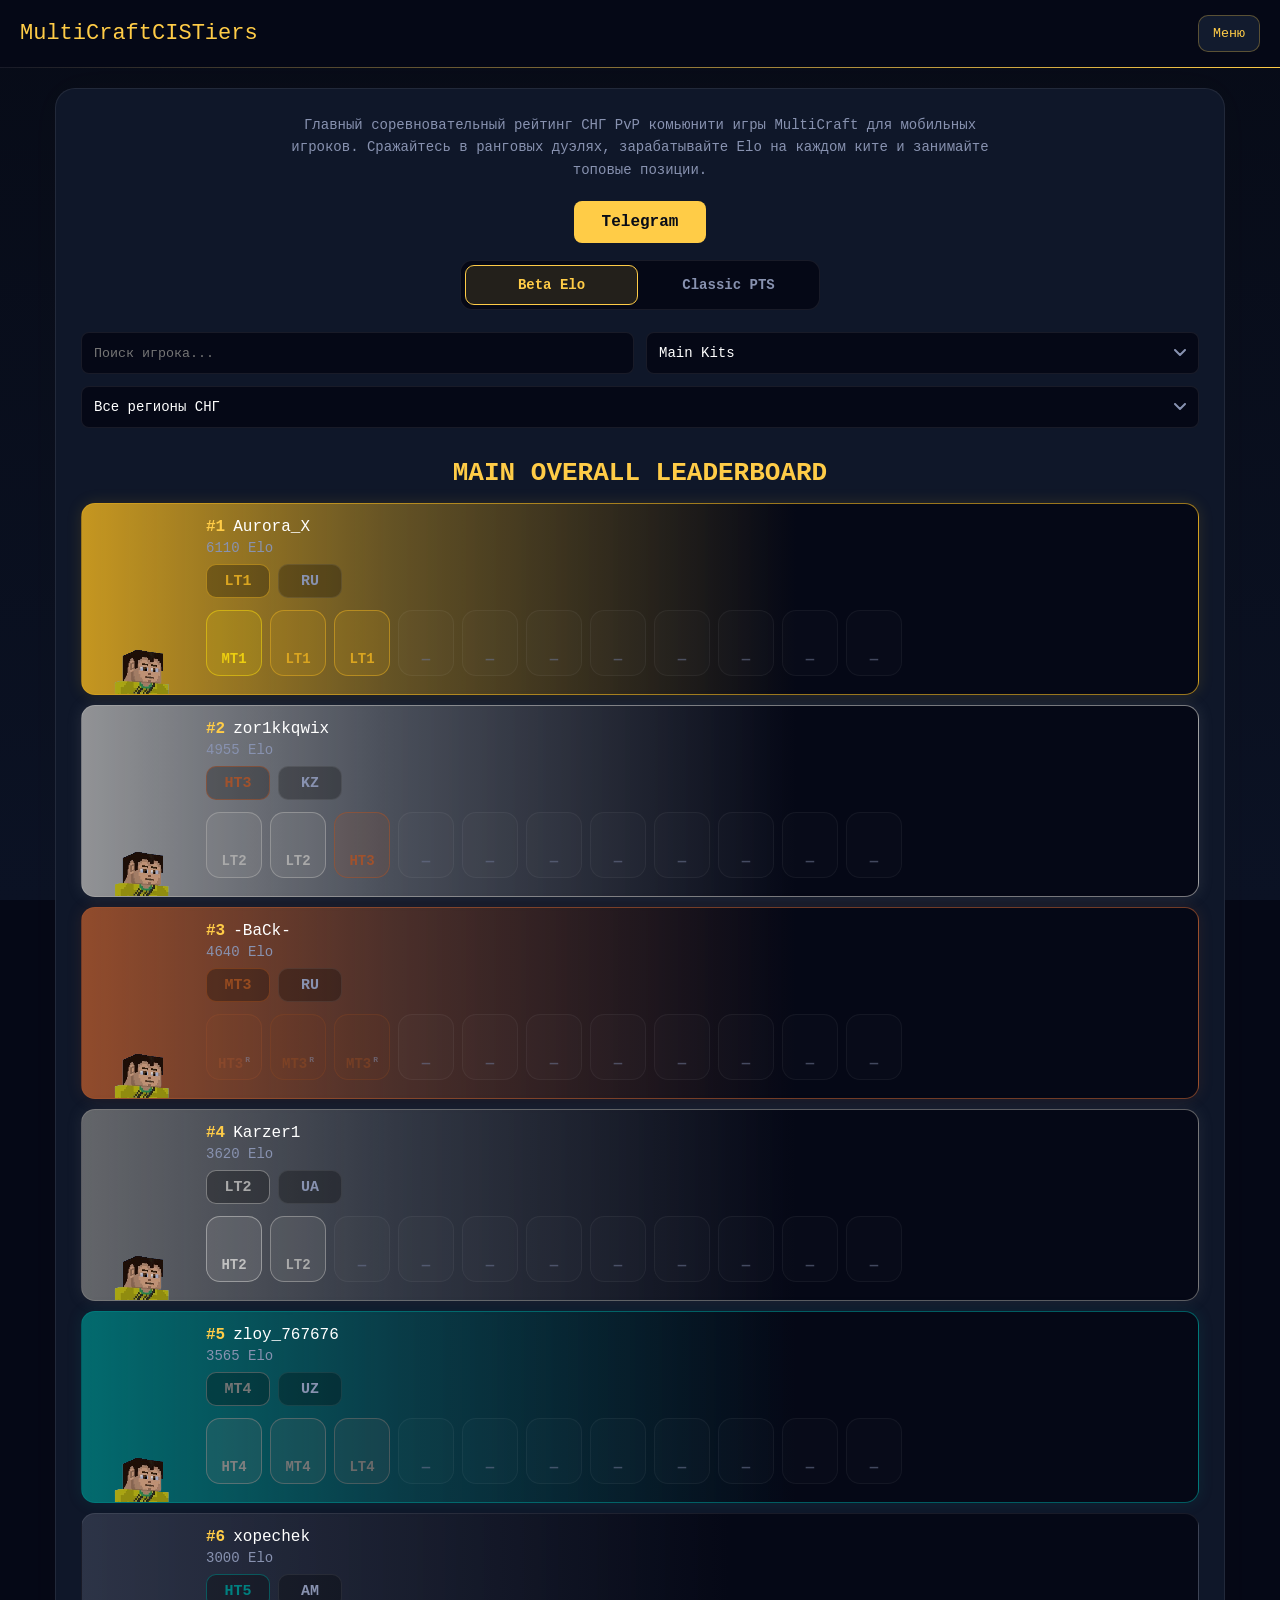
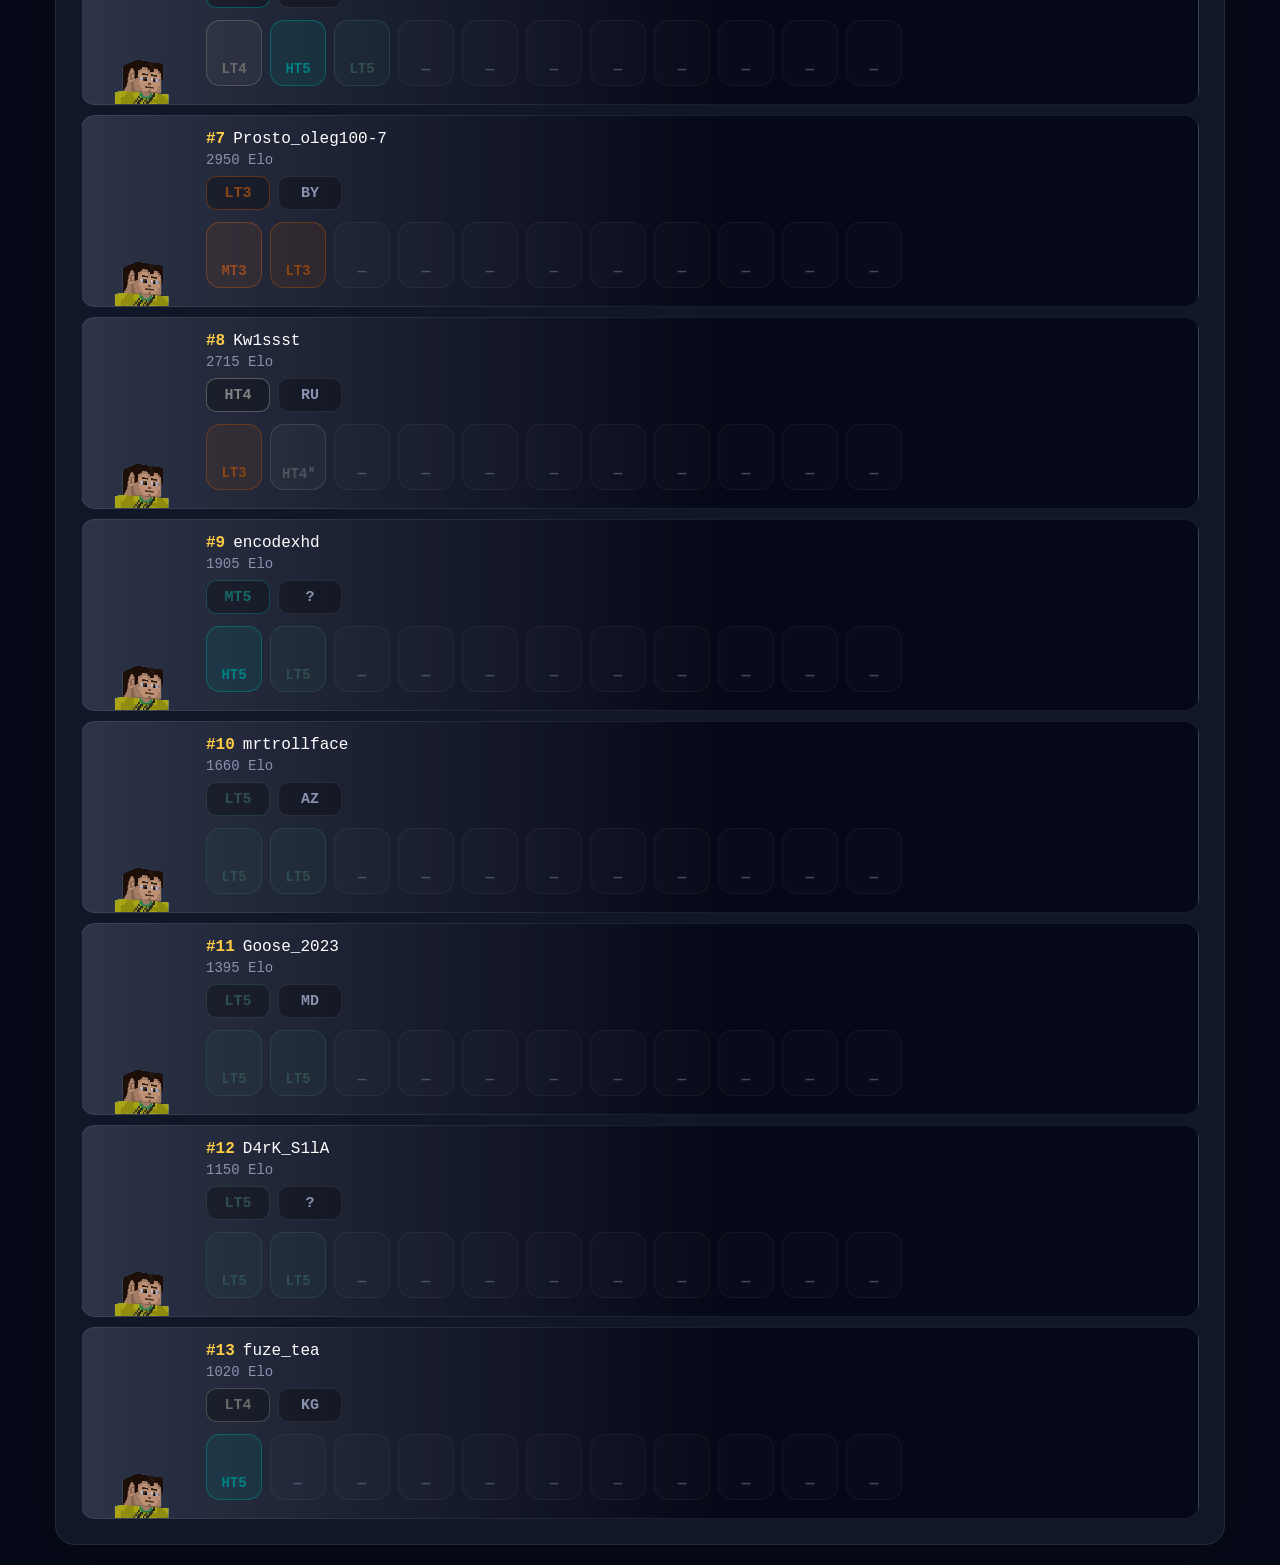
==== index.html @ 1f420749 "Update index.html" ====
<!DOCTYPE html>
<html lang="ru">
<head>
    <meta charset="UTF-8">
    <meta name="viewport" content="width=device-width, initial-scale=1.0, maximum-scale=1.0, user-scalable=no">
    <meta name="yandex-verification" content="9fd64b1c1badb957" />
    <title>MultiCraftCISTiers — Лидерборд PVP для мобильных игроков</title>
    <meta name="description" content="Официальный рейтинг мобильных игроков MultiCraft PVP. Проверь свой уровень, участвуй в тирах, занимай топовые позиции.">
    <meta name="keywords" content="MultiCraft PVP, лидерборд, тиры, мобильные игроки, MultiCraft, рейтинг, Hardcore, Manhunt">
    <meta name="author" content="MultiCraftCISTiers">
    <meta name="theme-color" content="#070b17">
    <meta property="og:title" content="MultiCraftCISTiers — PVP Leaderboard">
    <meta property="og:description" content="Глобальный рейтинг мобильных PVP игроков MultiCraft. Узнай свой рейтинг и соревнуйся с лучшими.">
    <meta property="og:image" content="https://zor1kww.github.io/MultiCraftCISTiers/assets/og-image.png">
    <meta property="og:url" content="https://zor1kww.github.io/MultiCraftCISTiers/">
    <meta property="og:type" content="website">
    <meta name="twitter:card" content="summary_large_image">
    <meta name="twitter:title" content="MultiCraftCISTiers — PVP Leaderboard">
    <meta name="twitter:description" content="Глобальный рейтинг мобильных PVP игроков MultiCraft.">
    <meta name="twitter:image" content="https://zor1kww.github.io/MultiCraftCISTiers/assets/og-image.png">
    <link rel="canonical" href="https://zor1kww.github.io/MultiCraftCISTiers/">
    <link rel="stylesheet" href="css/style.css?v=3.2.0">
    <script type="application/ld+json">
    {
        "@context": "https://schema.org",
        "@type": "WebApplication",
        "name": "MultiCraftCISTiers",
        "description": "Официальный лидерборд мобильных игроков MultiCraft PVP",
        "url": "https://zor1kww.github.io/MultiCraftCISTiers/",
        "applicationCategory": "GamesApp",
        "offers": {
            "@type": "Offer",
            "price": "0",
            "priceCurrency": "USD"
        },
        "creator": {
            "@type": "Organization",
            "name": "MultiCraftCISTiers"
        }
    }
    </script>
</head>
<body>

<div class="modal-overlay" id="profileModal" onclick="closeModal()">
    <div class="modal-card" onclick="event.stopPropagation()">
        <div class="modal-header">
            <div class="modal-title-box">
                <h2 id="modalPlayerName">Игрок</h2>
                <p id="modalPlayerMeta">RU PC</p>
                <div id="modalRoleContainer"></div>
            </div>
            <button class="close-modal-btn" onclick="closeModal()">✕</button>
        </div>
        <div class="modal-body">
            <div class="modal-grid">
                <div class="modal-block">
                    <h4>Main Tiers</h4>
                    <div id="modalMainRows"></div>
                    <div class="modal-block-footer" id="modalMainTotal">Всего Elo за Main: 0</div>
                </div>
                <div class="modal-block">
                    <h4>Sub Tiers</h4>
                    <div id="modalSubRows"></div>
                    <div class="modal-block-footer" id="modalSubTotal">Всего Elo за Sub: 0</div>
                </div>
            </div>

            <div class="modal-block modal-duels-block">
                <h4>Дуэли</h4>
                <div id="modalDuelsRows" class="duels-list"></div>
            </div>
        </div>
    </div>
</div>

<div class="sidebar" id="sidebar">
    <h3>Навигация</h3>
    <a href="#" onclick="switchTab('mainPage')">Главная</a>
    <a href="#" onclick="switchTab('duelsTab')">Дуэли</a>
    <a href="#" onclick="switchTab('testingTab')">Как играть</a>
    <a href="#" onclick="switchTab('otherInfoTab')">Другая информация</a>
    <a href="https://t.me/MultiCraftCISTiers" target="_blank">Telegram</a>
    
    <div class="theme-toggle-container">
        <button class="theme-toggle-btn" id="themeToggleBtn" onclick="toggleTheme()">Светлая тема</button>
        <button class="theme-toggle-btn" id="inviteBtn" onclick="copyInviteCode()" style="margin-top: 10px;">UA75LL01</button>
    </div>
</div>

<header class="header">
    <div class="logo">MultiCraftCISTiers</div>
    <div class="header-right">
        <button class="menu-btn" id="menuBtn">Меню</button>
    </div>
</header>

<div class="main-page" id="mainPage" style="display: block;">
    <div class="hero">
        <p>Главный соревновательный рейтинг СНГ PvP комьюнити игры MultiCraft для мобильных игроков. Сражайтесь в ранговых дуэлях, зарабатывайте Elo на каждом ките и занимайте топовые позиции.</p>

        <div class="tg-wrapper">
            <a class="telegram-btn" href="https://t.me/MultiCraftCISTiers" target="_blank">Telegram</a>
        </div>

        <nav class="mode-switch" aria-label="Режим рейтинга">
            <a class="mode-switch-btn active" href="index.html" aria-current="page">Beta Elo</a>
            <a class="mode-switch-btn" href="classic.html">Classic PTS</a>
        </nav>

        <div class="filters">
            <input type="text" id="searchInput" placeholder="Поиск игрока...">
            
            <div class="custom-select" id="kitFilterCustom">
                <button type="button" class="custom-select-trigger" id="kitFilterTrigger">
                    <span id="kitFilterLabel">Main Kits</span>
                    <svg class="custom-select-arrow" width="12" height="8" viewBox="0 0 12 8" fill="none"><path d="M1 1L6 6L11 1" stroke="currentColor" stroke-width="2" stroke-linecap="round" stroke-linejoin="round"/></svg>
                </button>
                <div class="custom-select-panel" id="kitFilterPanel">
                    <div class="custom-select-option custom-select-option-group selected" data-value="all" style="font-weight:700;">Main Kits</div>
                    <div class="custom-select-option" data-value="Hardcore">Hardcore</div>
                    <div class="custom-select-option" data-value="Manhunt">Manhunt</div>
                    <div class="custom-select-option" data-value="Diamond Pot">Diamond Pot</div>
                    <div class="custom-select-option" data-value="Beast">Beast</div>
                    <div class="custom-select-option" data-value="Emerald">Emerald</div>
                    <div class="custom-select-option" data-value="Emerald Pot">Emerald Pot</div>
                    <div class="custom-select-option" data-value="RVM">RVM</div>
                    <div class="custom-select-option" data-value="Dragonhide">Dragonhide</div>
                    <div class="custom-select-option" data-value="Pickaxe">Pickaxe</div>
                    <div class="custom-select-option" data-value="SMP">SMP</div>
                    <div class="custom-select-option" data-value="Vanilla">Vanilla</div>
                    <div class="custom-select-option custom-select-option-group" data-value="sub-all" style="font-weight:700;">Sub Kits</div>
                    <div class="custom-select-option" data-value="Combo">Combo</div>
                    <div class="custom-select-option" data-value="Gapple">Gapple</div>
                    <div class="custom-select-option" data-value="Mace">Mace</div>
                    <div class="custom-select-option" data-value="Crystal">Crystal</div>
                </div>
            </div>
        </div>
        
        <div class="filters-row-2">
            <div class="custom-select" id="regionFilterCustom">
                <button type="button" class="custom-select-trigger" id="regionFilterTrigger">
                    <span id="regionFilterLabel">Все регионы СНГ</span>
                    <svg class="custom-select-arrow" width="12" height="8" viewBox="0 0 12 8" fill="none"><path d="M1 1L6 6L11 1" stroke="currentColor" stroke-width="2" stroke-linecap="round" stroke-linejoin="round"/></svg>
                </button>
                <div class="custom-select-panel" id="regionFilterPanel">
                    <div class="custom-select-option selected" data-value="all">Все регионы СНГ</div>
                    <div class="custom-select-option" data-value="RU">RU</div>
                    <div class="custom-select-option" data-value="UA">UA</div>
                    <div class="custom-select-option" data-value="BY">BY</div>
                    <div class="custom-select-option" data-value="KZ">KZ</div>
                    <div class="custom-select-option" data-value="UZ">UZ</div>
                    <div class="custom-select-option" data-value="KG">KG</div>
                    <div class="custom-select-option" data-value="AM">AM</div>
                    <div class="custom-select-option" data-value="AZ">AZ</div>
                    <div class="custom-select-option" data-value="MD">MD</div>
                    <div class="custom-select-option" data-value="TJ">TJ</div>
                </div>
            </div>
        </div>

        <h2 class="section-title" id="tableSubtitle">OVERALL LEADERBOARD</h2>
        <div class="players-list" id="playersList"></div>
    </div>
</div>

<!-- ============================================================
     ВКЛАДКА "ДУЭЛИ" — глобальный лог всех дуэлей по всем игрокам
     ============================================================ -->
<div class="tab-content" id="duelsTab" style="display: none;">
    <h2 class="section-title">Дуэли</h2>
    <p class="hub-intro" id="duelsHubIntro">Все ранговые дуэли: кто победил и как изменились Elo и ранг у обоих игроков.</p>

    <div class="filters">
        <input type="text" id="duelsSearchInput" placeholder="Поиск по игроку или оппоненту...">

        <div class="custom-select" id="duelsKitFilterCustom">
            <button type="button" class="custom-select-trigger" id="duelsKitFilterTrigger">
                <span id="duelsKitFilterLabel">Все киты</span>
                <svg class="custom-select-arrow" width="12" height="8" viewBox="0 0 12 8" fill="none"><path d="M1 1L6 6L11 1" stroke="currentColor" stroke-width="2" stroke-linecap="round" stroke-linejoin="round"/></svg>
            </button>
            <div class="custom-select-panel" id="duelsKitFilterPanel">
                <div class="custom-select-option selected" data-value="all">Все киты</div>
                <div class="custom-select-option custom-select-option-group" data-value="main-all" style="font-weight:700;">Main Kits</div>
                <div class="custom-select-option" data-value="Hardcore">Hardcore</div>
                <div class="custom-select-option" data-value="Manhunt">Manhunt</div>
                <div class="custom-select-option" data-value="Diamond Pot">Diamond Pot</div>
                <div class="custom-select-option" data-value="Beast">Beast</div>
                <div class="custom-select-option" data-value="Emerald">Emerald</div>
                <div class="custom-select-option" data-value="Emerald Pot">Emerald Pot</div>
                <div class="custom-select-option" data-value="RVM">RVM</div>
                <div class="custom-select-option" data-value="Dragonhide">Dragonhide</div>
                <div class="custom-select-option" data-value="Pickaxe">Pickaxe</div>
                <div class="custom-select-option" data-value="SMP">SMP</div>
                <div class="custom-select-option" data-value="Vanilla">Vanilla</div>
                <div class="custom-select-option custom-select-option-group" data-value="sub-all" style="font-weight:700;">Sub Kits</div>
                <div class="custom-select-option" data-value="Combo">Combo</div>
                <div class="custom-select-option" data-value="Gapple">Gapple</div>
                <div class="custom-select-option" data-value="Mace">Mace</div>
                <div class="custom-select-option" data-value="Crystal">Crystal</div>
            </div>
        </div>
    </div>

    <div class="duels-list duels-list-global" id="globalDuelsList"></div>
</div>

<!-- ============================================================
     ВКЛАДКА "КАК ИГРАТЬ" — 3 карточки-обложки
     ============================================================ -->
<div class="tab-content" id="testingTab" style="display: none;">
    <h2 class="section-title" id="testingHubTitle">Как играть</h2>
    <p class="hub-intro" id="testingHubIntro">Выберите раздел, чтобы узнать, как устроены ранговые дуэли и рейтинг Elo.</p>

    <div class="hub-grid" id="testingHubGrid">
        <div class="hub-card" data-target="hubHowToPlay">
            <div class="hub-card-bg"></div>
            <div class="hub-card-num">01</div>
            <div class="hub-card-heading"><span>КАК НАЧАТЬ<br>ДУЭЛЬ?</span></div>
            <div class="hub-card-footer">
                <span class="hub-card-title">Как начать дуэль?</span>
                <span class="hub-card-link">Читать →</span>
            </div>
        </div>

        <div class="hub-card" data-target="hubEloSystem">
            <div class="hub-card-bg"></div>
            <div class="hub-card-num">02</div>
            <div class="hub-card-heading"><span>КАК СЧИТАЕТСЯ<br>ELO</span></div>
            <div class="hub-card-footer">
                <span class="hub-card-title">Как считается Elo</span>
                <span class="hub-card-link">Читать →</span>
            </div>
        </div>

        <div class="hub-card" data-target="hubDuelRules">
            <div class="hub-card-bg"></div>
            <div class="hub-card-num">03</div>
            <div class="hub-card-heading"><span>ПРАВИЛА<br>ДУЭЛЕЙ</span></div>
            <div class="hub-card-footer">
                <span class="hub-card-title">Правила дуэлей</span>
                <span class="hub-card-link">Читать →</span>
            </div>
        </div>
    </div>

    <!-- 01: Как начать дуэль -->
    <div class="hub-detail" id="hubHowToPlay">
        <button class="hub-detail-back" onclick="closeHubDetail('testingHubGrid', 'hubHowToPlay')">← Ко всем разделам</button>
        <div class="info-section">
            <div class="info-section-title">Как начать дуэль?</div>

            <p style="font-size: 14px; color: var(--text-main); line-height: 1.7; margin-bottom: 15px;"><strong style="color: var(--accent);">Вход в дуэли</strong><br>
            Выберите кит и нажмите на кнопку входа в дуэли — вы будете телепортированы в зону ожидания. В чате появится сообщение о том, что вы зашли в дуэли с выбранным набором.</p>

            <p style="font-size: 14px; color: var(--text-main); line-height: 1.7; margin-bottom: 15px;"><strong style="color: var(--accent);">Поиск соперника</strong><br>
            Как только в зону ожидания заходит второй игрок на том же ките, начинается дуэль.</p>

            <p style="font-size: 14px; color: var(--text-main); line-height: 1.7;"><strong style="color: var(--accent);">Чем заканчивается дуэль</strong></p>
            <ul style="margin: 10px 0 0 20px; font-size: 13px; color: var(--text-muted); line-height: 1.8;">
                <li>Дуэль заканчивается смертью одного из игроков. <strong>Кто умер — проиграл, кто остался жив — победил.</strong> Причина смерти не важна: соперник, падение, лава, вода и т. д.</li>
                <li>Если игрок вышел с сервера, у него есть <strong>3 минуты</strong>, чтобы вернуться, — дуэль продолжится. Если он не вернулся, ему засчитывается <strong>автоматическое поражение</strong>.</li>
            </ul>

            <div class="info-accent-box" style="margin-top: 15px;">
                Результат фиксируется автоматически — заявки и тестеры не нужны. Elo и ранг обновляются на сайте сами, обычно в течение минуты.
            </div>
        </div>
    </div>

    <!-- 02: Как считается Elo -->
    <div class="hub-detail" id="hubEloSystem">
        <button class="hub-detail-back" onclick="closeHubDetail('testingHubGrid', 'hubEloSystem')">← Ко всем разделам</button>

        <div class="info-section">
            <div class="info-section-title">Основы</div>
            <ul style="margin-left: 20px; font-size: 13px; color: var(--text-muted); line-height: 1.9;">
                <li><strong style="color: var(--text-main);">Elo ведётся отдельно по каждому киту.</strong> Новый игрок на ките начинает с <strong>1000 Elo</strong> (ранг HT5).</li>
                <li><strong style="color: var(--text-main);">Ранг не выдаётся вручную</strong> — он вычисляется из вашего Elo по таблице рангов (см. «Другая информация» → «Ранги и Elo»).</li>
                <li><strong style="color: var(--text-main);">Ниже 0 Elo не опускается.</strong> Нельзя потерять больше, чем у вас есть: если у проигравшего осталось, например, 3 Elo, он теряет 3, а победитель получает ровно столько же.</li>
            </ul>
        </div>

        <div class="info-section">
            <div class="info-section-title">Сколько Elo даёт дуэль</div>
            <p style="font-size: 13px; color: var(--text-main); line-height: 1.7; margin-bottom: 12px;">
                Победитель получает Elo, проигравший теряет. Размер изменения зависит от трёх вещей:
            </p>
            <ul style="margin: 0 0 14px 20px; font-size: 13px; color: var(--text-muted); line-height: 1.8;">
                <li><strong style="color: var(--text-main);">Разница в Elo с соперником.</strong> Победа над более сильным соперником приносит больше Elo, чем победа над более слабым.</li>
                <li><strong style="color: var(--text-main);">K-фактор</strong> зависит от вашего ранга: у новичков он выше (рейтинг быстрее подстраивается под ваш уровень), у топ-игроков — ниже. У каждого из двух игроков он свой.</li>
                <li><strong style="color: var(--text-main);">Множитель анти-абуза</strong> (см. ниже).</li>
            </ul>
            <div class="info-accent-box">
                <strong>Выигрыш = K × (1 − E) × M</strong><br>
                E — ожидаемая вероятность вашей победы (от 0 до 1), M — множитель анти-абуза. Результат округляется до целого. Проигравший теряет Elo, размер потери считается по его собственному K и тоже умножается на M. Из-за разных K суммы, которые получает победитель и теряет проигравший, могут отличаться.
            </div>
            <p style="font-size: 12px; color: var(--text-muted); line-height: 1.7; margin-top: 12px;">
                <strong>Пример:</strong> игрок с 1200 Elo (MT4, K = 24) побеждает игрока с 1400 Elo при M = ×1. Его ожидаемая вероятность победы E ≈ 0.24, поэтому выигрыш 24 × (1 − 0.24) ≈ <strong>+18</strong>.
            </p>
        </div>

        <div class="info-section">
            <div class="info-section-title">Анти-абуз</div>
            <p style="font-size: 13px; color: var(--text-muted); line-height: 1.7; margin-bottom: 12px;">
                Чтобы нельзя было набивать Elo бесконечными дуэлями с одним и тем же соперником, начисление уменьшается. Считается, сколько дуэлей вы уже сыграли с этим соперником на этом ките за последние 2 часа (текущая не учитывается):
            </p>
            <table class="faq-table">
                <thead><tr><th>Дуэлей за 2 часа</th><th>Множитель M</th></tr></thead>
                <tbody>
                    <tr><td>0–4</td><td>×1.00</td></tr>
                    <tr><td>5–8</td><td>×0.50</td></tr>
                    <tr><td>9–12</td><td>×0.25</td></tr>
                    <tr><td>13–16</td><td>×0.10</td></tr>
                    <tr><td>17 и больше</td><td>×0 — Elo не меняется</td></tr>
                </tbody>
            </table>
            <div class="info-accent-box" style="margin-top: 15px;">
                Счётчик отдельный для каждой пары игроков и для каждого кита. Окно в 2 часа скользящее: старые дуэли просто перестают учитываться. Автопоражение (не вернулись за 3 минуты) считается по той же формуле, что и обычное поражение.
            </div>
        </div>
    </div>

    <!-- 03: Правила дуэлей -->
    <div class="hub-detail" id="hubDuelRules">
        <button class="hub-detail-back" onclick="closeHubDetail('testingHubGrid', 'hubDuelRules')">← Ко всем разделам</button>

        <div class="rules-block">
            <div class="rules-block-title">Правила дуэлей</div>

            <div class="rule-num-row">
                <span class="rule-num">1</span>
                <div>
                    <div class="rule-num-title">Не затягивайте процесс</div>
                    <div class="rule-num-text">Запрещено чрезмерно убегать, прятаться от оппонента, строить столбы в начале игры.</div>
                </div>
            </div>

            <div class="rule-num-row">
                <span class="rule-num">2</span>
                <div>
                    <div class="rule-num-title">Не выходите из игры</div>
                    <div class="rule-num-text">Если вас крашнуло или вы вышли — возвращайтесь как можно быстрее. У вас есть 3 минуты: если не вернулись, вам засчитывается автоматическое поражение.</div>
                </div>
            </div>

            <div class="rule-num-row">
                <span class="rule-num">3</span>
                <div>
                    <div class="rule-num-title">Не атакуйте раньше времени</div>
                    <div class="rule-num-text">Запрещено преднамеренно атаковать противника, если он ещё не начал действовать — надевает броню, ест, баффается.</div>
                </div>
            </div>

            <div class="rule-num-row">
                <span class="rule-num">4</span>
                <div>
                    <div class="rule-num-title">Уважайте друг друга</div>
                    <div class="rule-num-text">Запрещена ярая токсичность. Имейте уважение к оппоненту.</div>
                </div>
            </div>

            <div class="rule-num-row">
                <span class="rule-num">5</span>
                <div>
                    <div class="rule-num-title">Не передавайте аккаунт</div>
                    <div class="rule-num-text">Запрещена передача аккаунта кому-либо.</div>
                </div>
            </div>

            <div class="rule-num-row">
                <span class="rule-num">6</span>
                <div>
                    <div class="rule-num-title">Только предметы из кита</div>
                    <div class="rule-num-text">Запрещено использовать посторонние предметы, которые не относятся к выбранному киту.</div>
                </div>
            </div>

            <div class="rule-num-row">
                <span class="rule-num">7</span>
                <div>
                    <div class="rule-num-title">Никакого вмешательства со стороны</div>
                    <div class="rule-num-text">Запрещено мешать игровому процессу на арене или подсказывать в чате.</div>
                </div>
            </div>

            <div class="rule-num-row">
                <span class="rule-num">8</span>
                <div>
                    <div class="rule-num-title">Решение администрации</div>
                    <div class="rule-num-text">В случаях, не предусмотренных правилами, могут применяться меры на усмотрение администрации.</div>
                </div>
            </div>

            <div class="rule-num-row">
                <span class="rule-num">9</span>
                <div>
                    <div class="rule-num-title">Никаких читов</div>
                    <div class="rule-num-text">Запрещено использовать модификации и команды, дающие преимущество в бою.</div>
                </div>
            </div>

            <div class="rule-num-row">
                <span class="rule-num">10</span>
                <div>
                    <div class="rule-num-title">Один аккаунт в рейтинге</div>
                    <div class="rule-num-text">Запрещено иметь более одного аккаунта в рейтинге (возможны исключения).</div>
                </div>
            </div>

            <div class="rule-num-row">
                <span class="rule-num">11</span>
                <div>
                    <div class="rule-num-title">Запрещён зажим</div>
                    <div class="rule-num-text">Использование холда во время дуэли запрещено.</div>
                </div>
            </div>

            <div class="rule-num-row">
                <span class="rule-num">12</span>
                <div>
                    <div class="rule-num-title">Пересмотр результата администрацией</div>
                    <div class="rule-num-text">Администрация вправе изменить рейтинг игрока, если сочтёт, что дуэль была проведена некорректно или с нарушением правил.</div>
                </div>
            </div>

            <div class="rule-num-row">
                <span class="rule-num">13</span>
                <div>
                    <div class="rule-num-title">Языковое ограничение</div>
                    <div class="rule-num-text">Участие в рейтинге доступно только русскоговорящим игрокам из стран СНГ.</div>
                </div>
            </div>

            <div class="rule-num-row">
                <span class="rule-num">14</span>
                <div>
                    <div class="rule-num-title">Не избегайте урона от падения</div>
                    <div class="rule-num-text">Запрещено уклоняться от урона от падения выходом из игры или приземлением на крышу арены, когда вас подбросили вверх.</div>
                </div>
            </div>
        </div>

        <div class="info-accent-box">
            <strong>Санкции за нарушение:</strong> временный бан → перепроверка рангов → аннулирование рангов → перманентный бан при повторных нарушениях.
        </div>
    </div>
</div>

<!-- ============================================================
     ВКЛАДКА "ДРУГАЯ ИНФОРМАЦИЯ" — 4 карточки-обложки
     ============================================================ -->
<div class="tab-content" id="otherInfoTab" style="display: none;">
        <h2 class="section-title" id="otherInfoHubTitle">Другая информация</h2>
    <p class="hub-intro" id="otherInfoHubIntro">Выберите раздел, чтобы узнать подробности.</p>

    <div class="hub-grid" id="otherInfoHubGrid">
        <div class="hub-card" data-target="hubElo">
            <div class="hub-card-bg"></div>
            <div class="hub-card-num">01</div>
            <div class="hub-card-heading"><span>РАНГИ<br>И ELO</span></div>
            <div class="hub-card-footer">
                <span class="hub-card-title">Ранги и Elo</span>
                <span class="hub-card-link">Читать →</span>
            </div>
        </div>

        <div class="hub-card" data-target="hubModes">
            <div class="hub-card-bg"></div>
            <div class="hub-card-num">02</div>
            <div class="hub-card-heading"><span>РЕЖИМЫ</span></div>
            <div class="hub-card-footer">
                <span class="hub-card-title">Режимы</span>
                <span class="hub-card-link">Читать →</span>
            </div>
        </div>

        <div class="hub-card" data-target="hubHall">
            <div class="hub-card-bg"></div>
            <div class="hub-card-num">03</div>
            <div class="hub-card-heading"><span>ДОСКА<br>ПОЧЕТА</span></div>
            <div class="hub-card-footer">
                <span class="hub-card-title">Доска почета</span>
                <span class="hub-card-link">Читать →</span>
            </div>
        </div>

        <div class="hub-card" data-target="hubAvgTier">
            <div class="hub-card-bg"></div>
            <div class="hub-card-num">04</div>
            <div class="hub-card-heading"><span>СРЕДНИЙ<br>ОБЩИЙ РАНГ</span></div>
            <div class="hub-card-footer">
                <span class="hub-card-title">Средний общий ранг</span>
                <span class="hub-card-link">Читать →</span>
            </div>
        </div>
    </div>

    <!-- 01: Ранги и Elo -->
    <div class="hub-detail" id="hubElo">
        <button class="hub-detail-back" onclick="closeHubDetail('otherInfoHubGrid', 'hubElo')">← Ко всем разделам</button>
        <div class="info-section">
            <div class="info-section-title">Ранги и Elo</div>
            <p style="font-size: 13px; color: var(--text-main); line-height: 1.6; margin-bottom: 12px;">
                Ранг определяется вашим Elo на конкретном ките. Всего 15 рангов: 5 ступеней (1 — высшая, 5 — низшая), и внутри каждой три подступени — High (HT), Middle (MT) и Low (LT). Например, HT1 — самый высокий ранг, LT5 — самый низкий. Новый игрок начинает с 1000 Elo (HT5).
            </p>
            <p style="font-size: 13px; color: var(--text-muted); line-height: 1.6; margin-bottom: 15px;" id="overallModeText"></p>
            <table class="faq-table">
                <thead><tr><th>Ранг</th><th>Elo</th><th>K</th></tr></thead>
                <tbody id="eloTableBody"></tbody>
            </table>
            <p style="font-size: 12px; color: var(--text-muted); line-height: 1.7; margin-top: 12px;">
                <strong>K-фактор</strong> определяет, насколько сильно меняется Elo после дуэли: у новичков он выше, у топ-игроков ниже. Подробнее — в разделе «Как играть» → «Как считается Elo».
            </p>
        </div>
    </div>

    <!-- 02: Режимы (бывший wikiTab) -->
    <div class="hub-detail" id="hubModes">
        <button class="hub-detail-back" onclick="closeHubDetail('otherInfoHubGrid', 'hubModes')">← Ко всем разделам</button>
        <h2 class="section-title">Режимы</h2>

        <div class="wiki-grid">
        <div class="wiki-card">
            <div class="wiki-title-wrapper">
                <img class="wiki-title-icon" src="assets/logos/hardcore.png" alt="">
                <h3>Hardcore</h3>
            </div>
            <div class="wiki-card-body">
<div class="wiki-stats">
                <strong>Изумрудный Меч</strong> — Отдача I, Резкость II<br>
                <strong>Золотые яблоки</strong> — Регенерация II на 5 секунд
            </div>
            <p>Универсальный набор, максимально приближённый к ванильному геймплею. Полный хардкор без послаблений</p>
            <div class="wiki-trains">
                <span class="wiki-trains-label">Тренирует</span>
                <div class="skill-tags"><span class="skill-tag">Aim</span><span class="skill-tag">Clutch</span><span class="skill-tag">Movement</span><span class="skill-tag">Свап предметов</span><span class="skill-tag">Ситуационное мышление и принятие решений в критических условиях</span><span class="skill-tag">Умение работать с разными предметами в бою</span></div>
            </div>
</div>
<div class="inv-preview-box">
                <img src="assets/wiki/hardcore_inv.png" onerror="this.style.display='none';">
            </div>
</div>

        <div class="wiki-card">
            <div class="wiki-title-wrapper">
                <img class="wiki-title-icon" src="assets/logos/manhunt.png" alt="">
                <h3>Manhunt</h3>
            </div>
            <div class="wiki-card-body">
<div class="wiki-stats">
                <strong>Драконий Меч</strong> — Отдача I
            </div>
            <p>Широкий арсенал для выживания и преследования. Лава контролирует пространство, слизь спасает от падений, лестницы и блоки дают мобильность, Волшебная Палочка Болотной Ведьмы работает на дистанции</p>
            <div class="wiki-trains">
                <span class="wiki-trains-label">Тренирует</span>
                <div class="skill-tags"><span class="skill-tag">CPS</span><span class="skill-tag">Aim</span><span class="skill-tag">Clutch</span><span class="skill-tag">Movement</span><span class="skill-tag">Свап предметов</span><span class="skill-tag">Ситуационное мышление и принятие решений критических условиях</span></div>
            </div>
</div>
<div class="inv-preview-box">
                <img src="assets/wiki/manhunt_inv.png" onerror="this.style.display='none';">
            </div>
</div>

        <div class="wiki-card">
            <div class="wiki-title-wrapper">
                <img class="wiki-title-icon" src="assets/logos/diamond.png" alt="">
                <h3>Diamond Pot</h3>
            </div>
            <div class="wiki-card-body">
<div class="wiki-stats">
                <strong>Алмазный Меч</strong> — Отдача I
            </div>
            <p>Обычное пвп на алмазных сетах. Минимальный набор: лёгкая отдача на мече и регенерация для поддержания боя. Без лишних механик.</p>
            <div class="wiki-trains">
                <span class="wiki-trains-label">Тренирует</span>
                <div class="skill-tags"><span class="skill-tag">CPS</span></div>
            </div>
</div>
<div class="inv-preview-box">
                <img src="assets/wiki/diamond_inv.png" onerror="this.style.display='none';">
            </div>
</div>

        <div class="wiki-card">
            <div class="wiki-title-wrapper">
                <img class="wiki-title-icon" src="assets/logos/beast.png" alt="">
                <h3>Beast</h3>
            </div>
            <div class="wiki-card-body">
<div class="wiki-stats">
                <strong>Алмазный Меч</strong> — без зачарований
            </div>
            <p>Обычное пвп в железной кольчужной броне с алмазным мечом. Популярный стартовый кит на анархических серверах. Ничего лишнего.</p>
            <div class="wiki-trains">
                <span class="wiki-trains-label">Тренирует</span>
                <div class="skill-tags"><span class="skill-tag">Базовое PvP</span></div>
            </div>
</div>
<div class="inv-preview-box">
                <img src="assets/wiki/beast_inv.png" onerror="this.style.display='none';">
            </div>
</div>

        <div class="wiki-card">
            <div class="wiki-title-wrapper">
                <img class="wiki-title-icon" src="assets/logos/emerald.png" alt="">
                <h3>Emerald</h3>
            </div>
            <div class="wiki-card-body">
<div class="wiki-stats">
                <strong>Изумрудный Меч</strong> — без зачарований
            </div>
            <p>Обычное пвп на изумрудных сетах. Ничего лишнего. Чистая классика без механик, без отдачи и эффектов. Только ты, твой оппонент и равные условия</p>
            <div class="wiki-trains">
                <span class="wiki-trains-label">Тренирует</span>
                <div class="skill-tags"><span class="skill-tag">Базовое PvP</span><span class="skill-tag">Понимание таймингов</span></div>
            </div>
</div>
<div class="inv-preview-box">
                <img src="assets/wiki/emerald_inv.png" onerror="this.style.display='none';">
            </div>
</div>

        <div class="wiki-card">
            <div class="wiki-title-wrapper">
                <img class="wiki-title-icon" src="assets/logos/emerald_pot.png" alt="">
                <h3>Emerald Pot</h3>
            </div>
            <div class="wiki-card-body">
<div class="wiki-stats">
                <strong>Драконий Меч</strong> — Отдача I
            </div>
            <p>Агрессивный спам-кит. Зелья льются рекой, морковь восстанавливает голод — остановиться почти невозможно. Без пауз, без передышек. Только постоянное давление и контроль каждой секунды боя.</p>
            <div class="wiki-trains">
                <span class="wiki-trains-label">Тренирует</span>
                <div class="skill-tags"><span class="skill-tag">Aim</span><span class="skill-tag">CPS</span><span class="skill-tag">Концентрацию</span></div>
            </div>
</div>
<div class="inv-preview-box">
                <img src="assets/wiki/emerald_pot_inv.png" onerror="this.style.display='none';">
            </div>
</div>

        <div class="wiki-card">
            <div class="wiki-title-wrapper">
                <img class="wiki-title-icon" src="assets/logos/rvm.png" alt="">
                <h3>RVM</h3>
            </div>
            <div class="wiki-card-body">
<div class="wiki-stats">
                <strong>Драконий Меч</strong> — Отдача I<br>
                <strong>Волшебная Палочка Болотной Ведьмы</strong> — Отдача V
            </div>
            <p>Мобильный кит. Меч для ближнего боя, палочка для дальнего. Оба оружия отталкивают высоко в воздух. Тыква и слизь предназначены для клатчей.</p>
            <div class="wiki-trains">
                <span class="wiki-trains-label">Тренирует</span>
                <div class="skill-tags"><span class="skill-tag">Aim</span><span class="skill-tag">CPS</span><span class="skill-tag">Clutch</span><span class="skill-tag">Понимание дистанции между противниками</span></div>
            </div>
</div>
<div class="inv-preview-box">
                <img src="assets/wiki/rvm_inv.png" onerror="this.style.display='none';">
            </div>
</div>

        <div class="wiki-card">
            <div class="wiki-title-wrapper">
                <img class="wiki-title-icon" src="assets/logos/dragonhide.png" alt="">
                <h3>Dragonhide</h3>
            </div>
            <div class="wiki-card-body">
<div class="wiki-stats">
                <strong>Драконий Меч</strong> — без зачарований
            </div>
            <p>Классическое пвп на драконьих мечах. Никаких дополнительных механик, никаких эффектов и уловок. Только чистая рубка и контроль каждого удара.</p>
            <div class="wiki-trains">
                <span class="wiki-trains-label">Тренирует</span>
                <div class="skill-tags"><span class="skill-tag">Базовое PvP</span><span class="skill-tag">CPS</span></div>
            </div>
</div>
<div class="inv-preview-box">
                <img src="assets/wiki/dragonhide_inv.png" onerror="this.style.display='none';">
            </div>
</div>

        <div class="wiki-card">
            <div class="wiki-title-wrapper">
                <img class="wiki-title-icon" src="assets/logos/pickaxe.png" alt="">
                <h3>Pickaxe</h3>
            </div>
            <div class="wiki-card-body">
<div class="wiki-stats">
                <strong>Драконий Меч</strong> — без зачарований<br>
                <strong>Ледокованная Драконья Стальная Кирка</strong> — без зачарований
            </div>
            <p>Обычное пвп с нестандартным набором. Кирка даёт мощный, но редкий удар. Щит с Крестом — блокирует каждый третий удар, который вы получили</p>
            <div class="wiki-trains">
                <span class="wiki-trains-label">Тренирует</span>
                <div class="skill-tags"><span class="skill-tag">Базовое PvP</span><span class="skill-tag">Свап предметов</span></div>
            </div>
</div>
<div class="inv-preview-box">
                <img src="assets/wiki/pickaxe_inv.png" onerror="this.style.display='none';">
            </div>
</div>

        <div class="wiki-card">
            <div class="wiki-title-wrapper">
                <img class="wiki-title-icon" src="assets/logos/smp.png" alt="">
                <h3>SMP</h3>
            </div>
            <div class="wiki-card-body">
<div class="wiki-stats">
                <strong>Драконий Меч</strong> — Отдача I, Резкость II<br>
                <strong>Драконий Меч</strong> — Резкость II
            </div>
            <p>Тактический кит. Ледокованая Дракония Стальная Кирка — для ломки булыжника или первого удара, чтобы снести большую часть хп противнику, дальше добивать мечом. Слизь для клатчей, Ледокованые Драконий Стальные Ботинки для быстрого бега.</p>
            <div class="wiki-trains">
                <span class="wiki-trains-label">Тренирует</span>
                <div class="skill-tags"><span class="skill-tag">CPS</span><span class="skill-tag">Aim</span><span class="skill-tag">Movement</span><span class="skill-tag">Clutch</span><span class="skill-tag">Понимание ситуации</span><span class="skill-tag">Свап предметов</span></div>
            </div>
</div>
<div class="inv-preview-box">
                <img src="assets/wiki/smp_inv.png" onerror="this.style.display='none';">
            </div>
</div>

        <div class="wiki-card">
            <div class="wiki-title-wrapper">
                <img class="wiki-title-icon" src="assets/logos/vanilla.png" alt="">
                <h3>Vanilla</h3>
            </div>
            <div class="wiki-card-body">
<p>Универсальный набор, где игроки не получают готовую экипировку, а собирают собственный кит с нуля, самостоятельно выбирая любые доступные ресурсы, оружие, броню, зелья и блоки для PvP. Благодаря этому каждый бой проходит с уникальной сборкой, а сам процесс учит грамотно планировать инвентарь ещё до старта схватки, что делает тренировки максимально приближенными к реальным игровым ситуациям.</p>
            <div class="wiki-trains">
                <span class="wiki-trains-label">Тренирует</span>
                <div class="skill-tags"><span class="skill-tag">Aim</span><span class="skill-tag">CPS</span><span class="skill-tag">Movement</span><span class="skill-tag">Clutch</span><span class="skill-tag">Свап предметов</span><span class="skill-tag">Контроль здоровья</span><span class="skill-tag">Базовое PvP</span><span class="skill-tag">Концентрацию</span><span class="skill-tag">Понимание таймингов</span><span class="skill-tag">Ситуационное мышление и принятие решений в критических условиях</span><span class="skill-tag">Умение работать с разными предметами в бою</span></div>
            </div>
</div>
<div class="inv-preview-box">
                <img src="assets/wiki/vanilla_inv.png" onerror="this.style.display='none';">
            </div>
</div>

        <div class="wiki-card">
            <div class="wiki-title-wrapper">
                <img class="wiki-title-icon" src="assets/logos/combo.png" alt="">
                <h3>Combo</h3>
            </div>
            <div class="wiki-card-body">
<div class="wiki-stats">
                <strong>Драконий Меч</strong> — Отдача I (При ударе даёт замедление на 2 сек)<br>
                <strong>Зачарованные Золотые Яблоки</strong> — Регенерация II на 60 сек
            </div>
            <p>Бой идёт либо до вскрытия панциря оппонента, либо до фатальной ошибки с падением. Каждый удар замедляет</p>
            <div class="wiki-trains">
                <span class="wiki-trains-label">Тренирует</span>
                <div class="skill-tags"><span class="skill-tag">Aim</span><span class="skill-tag">CPS</span><span class="skill-tag">Концентрацию</span></div>
            </div>
</div>
<div class="inv-preview-box">
                <img src="assets/wiki/combo_inv.png" onerror="this.style.display='none';">
            </div>
</div>

        <div class="wiki-card">
            <div class="wiki-title-wrapper">
                <img class="wiki-title-icon" src="assets/logos/gapple.png" alt="">
                <h3>Gapple</h3>
            </div>
            <div class="wiki-card-body">
<div class="wiki-stats">
                <strong>Драконий Меч</strong> — Отдача I<br>
                <strong>Золотые Яблоки</strong> — Регенерация II на 5 секунд
            </div>
            <p>Кит, который заставляет следить за каждой единицей здоровья. Яблоки дают кратковременное преимущество, но не спасают от грубых ошибок</p>
            <div class="wiki-trains">
                <span class="wiki-trains-label">Тренирует</span>
                <div class="skill-tags"><span class="skill-tag">Aim</span><span class="skill-tag">CPS</span><span class="skill-tag">Контроль здоровья</span><span class="skill-tag">Свап предметов</span></div>
            </div>
</div>
<div class="inv-preview-box">
                <img src="assets/wiki/gapple_inv.png" onerror="this.style.display='none';">
            </div>
</div>

        <div class="wiki-card">
            <div class="wiki-title-wrapper">
                <img class="wiki-title-icon" src="assets/logos/mace.png" alt="">
                <h3>Mace</h3>
            </div>
            <div class="wiki-card-body">
<div class="wiki-stats">
                <strong>Изумрудный Меч</strong> — Резкость II, Отдача I<br>
                <strong>Булава</strong> — Плотность V, Порыв ветра III<br>
                <strong>Ножницы</strong> — Эффективность V
            </div>
            <p>Кит построен вокруг контроля падений. Булава отбрасывает противника высоко в воздух. Ножницы мгновенно ломают стога сена, лишая оппонента безопасного приземления.</p>
            <div class="wiki-trains">
                <span class="wiki-trains-label">Тренирует</span>
                <div class="skill-tags"><span class="skill-tag">Aim</span><span class="skill-tag">Movement</span><span class="skill-tag">Clutch</span><span class="skill-tag">Свап предметов</span></div>
            </div>
</div>
<div class="inv-preview-box">
                <img src="assets/wiki/mace_inv.png" onerror="this.style.display='none';">
            </div>
</div>

        <div class="wiki-card">
            <div class="wiki-title-wrapper">
                <img class="wiki-title-icon" src="assets/logos/crystal.png" alt="">
                <h3>Crystal</h3>
            </div>
            <div class="wiki-card-body">
<div class="wiki-stats">
                <strong>Булава</strong> — Пробитие V<br>
                <strong>Рубиновый Меч</strong> — Резкость V, Отдача II, Мародерство III
            </div>
            <p>Молния бьёт в ближайшего игрока, стоящего к кристаллу. Неважно, кто его поставил — установщик тоже может получить удар, если окажется ближе всех.</p>
            <div class="wiki-trains">
                <span class="wiki-trains-label">Тренирует</span>
                <div class="skill-tags"><span class="skill-tag">Movement</span><span class="skill-tag">Clutch</span><span class="skill-tag">Свап предметов</span></div>
            </div>
</div>
<div class="inv-preview-box">
                <img src="assets/wiki/crystal_inv.png" onerror="this.style.display='none';">
            </div>
</div>
        </div>
    </div>

    <!-- 03: Доска почета (бывший hallTab) -->
    <div class="hub-detail" id="hubHall">
        <button class="hub-detail-back" onclick="closeHubDetail('otherInfoHubGrid', 'hubHall')">← Ко всем разделам</button>
        <h2 class="section-title">Доска почета</h2>
        <p class="hub-intro">Люди, которые создали и развивают платформу MultiCraftCISTiers.</p>

        <div class="honor-grid">
            <div class="honor-card" onclick="openProfileByName('-999-')">
                <div class="honor-name">-999-</div>
                <div class="honor-role">Создатель · Владелец сервера · Со-автор системы MultiCraftCISTiers</div>
            </div>

            <div class="honor-card" onclick="openProfileByName('zor1kkqwix')">
                <div class="honor-name">zor1kkqwix</div>
                <div class="honor-role">Главный Администратор · Создатель и технический разработчик системы MultiCraftCISTiers</div>
            </div>

            <div class="honor-card" onclick="openProfileByName('AMORE')">
                <div class="honor-name">AMORE</div>
                <div class="honor-role">Администратор · Главный строитель сервера</div>
            </div>
        </div>
    </div>

    <!-- 04: Средний общий ранг -->
    <div class="hub-detail" id="hubAvgTier">
        <button class="hub-detail-back" onclick="closeHubDetail('otherInfoHubGrid', 'hubAvgTier')">← Ко всем разделам</button>
        <div class="info-section">
            <div class="info-section-title">Что такое средний общий ранг</div>
            <p style="font-size: 14px; color: var(--text-main); line-height: 1.7; margin-bottom: 12px;">
                Средний общий ранг показывает общий уровень игрока по всем китам сразу — и основным (main), и дополнительным (sub). Он считается автоматически и обновляется после каждой дуэли.
            </p>
            <div class="info-accent-box">
                <strong>Как считается:</strong> берётся среднее Elo по всем китам, на которых у вас есть рейтинг (киты, на которых вы ещё не играли, не учитываются), и по этому значению определяется ранг по общей таблице — с учётом подступеней HT, MT и LT.
            </div>
            <p style="font-size: 12px; color: var(--text-muted); line-height: 1.7; margin-top: 12px;">
                <strong>Пример:</strong> Hardcore — 1600 Elo, Beast — 1400 Elo, Combo — 1000 Elo. Среднее: (1600 + 1400 + 1000) / 3 ≈ 1333 Elo — это ранг <strong>HT4</strong> (1250–1349).
            </p>
        </div>

        <div class="info-section">
            <div class="info-section-title">Почему усредняется Elo, а не ранги</div>
            <p style="font-size: 13px; color: var(--text-muted); line-height: 1.7;">
                Ступени рангов в Elo разной ширины (например, HT5 — всего 50 Elo, а LT1 — 150), поэтому усреднение именно Elo точнее, чем усреднение номеров рангов.
            </p>
        </div>

        <div class="info-section">
            <div class="info-section-title">Где он используется</div>
            <ul style="margin-left: 20px; font-size: 13px; color: var(--text-muted); line-height: 1.9;">
                <li><strong style="color: var(--text-main);">Тег на сервере.</strong> Средний общий ранг отображается в вашем теге на игровом сервере, показывая остальным ваш примерный уровень с первого взгляда.</li>
                <li><strong style="color: var(--text-main);">Карточка профиля на сайте.</strong> Это же значение видно в вашей карточке в общем рейтинге — так проще сравнивать общий уровень игроков, а не только результаты по отдельным китам.</li>
            </ul>
        </div>
    </div>
</div>

<script src="js/config.js?v=3.2.0"></script>
<script src="js/demo-data.js?v=3.2.0"></script>
<script src="js/main.js?v=3.2.0"></script>
</body>
</html>
---- css/style.css ----
@font-face {
    font-family: 'MultiCraftFont';
    src: url('../assets/MultiCraftFont.ttf') format('truetype'),
         url('../assets/fonts/MultiCraftFont.ttf') format('truetype');
    font-weight: normal;
    font-style: normal;
}

*, body, div, span, p, a, button, input, select, option, table, tr, td, th, h1, h2, h3, h4 {
    margin: 0;
    padding: 0;
    box-sizing: border-box;
    font-family: 'MultiCraftFont', 'Courier New', monospace !important;
    -webkit-font-smoothing: none;
    -moz-osx-font-smoothing: none;
    transition: background-color 0.3s ease, color 0.3s ease, border-color 0.3s ease;
}

:root {
    --bg-start: #070b17;
    --bg-end: #0b1224;
    --bg-solid: #050816;
    --card-bg: #0f1729;
    --card-hover: #131d33;
    --text-main: #fff;
    --text-muted: #8892b0;
    --border-color: rgba(255,255,255,.08);
    --sidebar-bg: #0a1020;
    --sidebar-item: #121b2e;
    --modal-bg: #0b1120;
    --modal-block: rgba(18, 28, 49, 0.5);
    --accent: #ffcc47;
}

[data-theme="light"] {
    --bg-start: #f4f6fa;
    --bg-end: #e2e8f0;
    --bg-solid: #f8fafc;
    --card-bg: #ffffff;
    --card-hover: #f1f5f9;
    --text-main: #0f172a;
    --text-muted: #64748b;
    --border-color: rgba(0,0,0,.08);
    --sidebar-bg: #ffffff;
    --sidebar-item: #f1f5f9;
    --modal-bg: #ffffff;
    --modal-block: #f8fafc;
}

body, html {
    background: var(--bg-solid);
    color: var(--text-main);
    min-height: 100vh;
    overflow-x: hidden;
    background-image: linear-gradient(180deg, var(--bg-start), var(--bg-end));
    background-repeat: no-repeat;
    background-size: cover;
    background-position: center top;
    background-attachment: fixed;
}

.header {
    display: flex;
    align-items: center;
    justify-content: space-between;
    padding: 15px 20px;
    border-bottom: 1px solid var(--border-color);
    background: var(--bg-solid);
    position: sticky;
    top: 0;
    z-index: 1000;
    width: 100%;
}

/* Декоративная неоновая линия под шапкой с аппаратным ускорением */
.header::after {
    content: '';
    position: absolute;
    bottom: -1px;
    left: 0;
    width: 100%;
    height: 1px;
    background: linear-gradient(90deg, transparent, var(--accent), transparent);
    background-size: 200% 100%;
    animation: neonLine 4s linear infinite;
    will-change: transform;
}

@keyframes neonLine {
    0% { background-position: 200% 0; }
    100% { background-position: -200% 0; }
}

.logo {
    font-size: 22px;
    color: var(--accent);
    white-space: nowrap;
    flex-shrink: 0;
}

.header-right {
    display: flex;
    align-items: center;
}

.menu-btn {
    background: var(--sidebar-item);
    border: 1px solid rgba(255,204,71,.3);
    color: var(--accent);
    padding: 10px 14px;
    border-radius: 10px;
    cursor: pointer;
}

.menu-btn:hover {
    box-shadow: 0 0 15px rgba(255,204,71,.4);
}

.sidebar {
    position: fixed;
    top: 0;
    left: -320px;
    width: 300px;
    height: 100%;
    background: var(--sidebar-bg);
    border-right: 1px solid var(--border-color);
    padding: 20px;
    z-index: 2000;
    overflow-y: auto;
    transition: transform .3s ease;
}

.sidebar.active {
    transform: translateX(320px);
}

.sidebar h3 {
    color: var(--accent);
    margin: 20px 0 10px;
    font-size: 18px;
}

.sidebar a {
    display: block;
    text-decoration: none;
    color: var(--text-main);
    padding: 12px;
    margin-bottom: 8px;
    border-radius: 10px;
    background: var(--sidebar-item);
}

.sidebar a:hover {
    box-shadow: 0 0 15px rgba(255,204,71,.4);
    color: var(--accent);
}

.theme-toggle-container {
    margin-top: 20px;
    padding-top: 15px;
    border-top: 1px solid var(--border-color);
}

.theme-toggle-btn {
    width: 100%;
    background: var(--sidebar-item);
    border: 1px solid var(--border-color);
    color: var(--text-main);
    font-size: 14px;
    cursor: pointer;
    padding: 12px;
    border-radius: 10px;
    display: flex;
    align-items: center;
    justify-content: center;
    gap: 10px;
}

.main-page, .tab-content {
    max-width: 1200px;
    margin: auto;
    padding: 20px 15px;
}

.hero {
    background: var(--card-bg);
    border: 1px solid var(--border-color);
    border-radius: 20px;
    padding: 25px;
    box-shadow: 0 0 40px rgba(255,187,0,.02);
}

.hero h1 {
    font-size: 36px;
    color: var(--accent);
    text-align: center;
    margin-bottom: 10px;
}

.hero p {
    line-height: 1.6;
    color: var(--text-muted);
    font-size: 14px;
    text-align: center;
    max-width: 700px;
    margin: 0 auto 20px;
}

.tg-wrapper {
    text-align: center;
    margin-bottom: 25px;
}

.telegram-btn {
    display: inline-block;
    background: var(--accent);
    color: #070b17 !important;
    padding: 12px 28px;
    border-radius: 8px;
    font-weight: bold;
    text-decoration: none;
    transition: all 0.2s ease;
}

.telegram-btn:hover {
    background: #ffe082;
    box-shadow: 0 0 15px rgba(255, 204, 71, 0.4);
    transform: translateY(-1px);
}

.back-btn {
    background: #16223f;
    border: 1px solid var(--accent);
    color: var(--accent);
    padding: 8px 16px;
    border-radius: 6px;
    cursor: pointer;
    font-size: 14px;
    margin-bottom: 20px;
}

.back-btn:hover {
    background: var(--accent);
    color: #16223f;
}

.filters {
    display: grid;
    grid-template-columns: 1fr 1fr;
    gap: 12px;
    margin-top: 20px;
}

.filters-row-2 {
    display: grid;
    grid-template-columns: 1fr;
    gap: 12px;
    margin-top: 12px;
}

.filters-row-3 {
    margin-top: 12px;
    background: var(--bg-solid);
    border: 1px solid var(--border-color);
    padding: 12px;
    border-radius: 8px;
    display: flex;
    align-items: center;
}

.checkbox-label {
    display: flex;
    align-items: center;
    gap: 10px;
    font-size: 13px;
    color: var(--text-main);
    cursor: pointer;
    user-select: none;
}

.checkbox-label input {
    width: 18px;
    height: 18px;
    cursor: pointer;
    accent-color: var(--accent);
}

.filters input, .filters select, .filters-row-2 select {
    background: var(--bg-solid);
    border: 1px solid var(--border-color);
    color: var(--text-main);
    padding: 12px;
    border-radius: 8px;
    outline: none;
    width: 100%;
}

/* ==========================================================================
   КАСТОМНЫЙ ВЫПАДАЮЩИЙ СПИСОК ДЛЯ ФИЛЬТРА КИТОВ (Main/Sub Overall)
   ========================================================================== */
.custom-select {
    position: relative;
    width: 100%;
}

.custom-select-trigger {
    display: flex;
    align-items: center;
    justify-content: space-between;
    gap: 10px;
    background: var(--bg-solid);
    border: 1px solid var(--border-color);
    color: var(--text-main);
    padding: 12px;
    border-radius: 8px;
    outline: none;
    width: 100%;
    font-size: 14px;
    font-family: inherit;
    cursor: pointer;
    text-align: left;
}

.custom-select-trigger:hover {
    border-color: var(--accent);
}

.custom-select-arrow {
    flex-shrink: 0;
    color: var(--text-secondary, #8892b0);
    transition: transform 0.2s ease;
}

.custom-select.open .custom-select-arrow {
    transform: rotate(180deg);
}

.custom-select-panel {
    display: none;
    position: absolute;
    top: calc(100% + 6px);
    left: 0;
    right: 0;
    max-height: 320px;
    overflow-y: auto;
    background: var(--bg-solid);
    border: 1px solid var(--border-color);
    border-radius: 8px;
    box-shadow: 0 12px 24px rgba(0, 0, 0, 0.35);
    z-index: 50;
    padding: 6px;
}

.custom-select.open .custom-select-panel {
    display: block;
}

.custom-select-option {
    padding: 10px 12px;
    border-radius: 6px;
    font-size: 14px;
    color: var(--text-main);
    cursor: pointer;
    user-select: none;
}

.custom-select-option:hover {
    background: var(--card-hover);
}

.custom-select-option.selected {
    background: var(--accent);
    color: #0a0e1a;
    font-weight: 600;
}

.custom-select-group-label {
    padding: 10px 12px 4px;
    font-weight: 700;
    color: var(--accent);
    text-transform: uppercase;
    font-size: 12px;
    letter-spacing: 0.05em;
    margin-top: 4px;
    border-top: 1px solid var(--border-color);
    cursor: default;
    user-select: none;
    pointer-events: none;
}

.custom-select-group-label:first-child {
    margin-top: 0;
    padding-top: 10px;
    border-top: none;
}

.custom-select-group-label.selected {
    color: #0a0e1a;
}

.section-title {
    font-size: 26px;
    margin: 30px 0 15px;
    color: var(--accent);
    text-align: center;
}

.players-list {
    display: flex;
    flex-direction: column;
    gap: 10px;
}

.player-container {
    background: var(--card-bg);
    border: 1px solid var(--border-color);
    border-radius: 14px;
    overflow: hidden;
}

.player-container:hover {
    border-color: var(--accent);
    background: var(--card-hover);
}

/* ==========================================================================
   ТОП 1-5 ЦВЕТА И СВЕЧЕНИЯ РАМОК
   ========================================================================== */
.top-rank-1 {
    border-color: rgba(218, 165, 32, 0.7) !important;
    box-shadow: 0 0 15px rgba(218, 165, 32, 0.15);
}
.top-rank-2 { border-color: rgba(169, 169, 169, 0.7) !important; box-shadow: 0 0 15px rgba(169, 169, 169, 0.15); }
.top-rank-3 { border-color: rgba(160, 82, 45, 0.7) !important; box-shadow: 0 0 15px rgba(160, 82, 45, 0.15); }
.top-rank-4 { border-color: rgba(128, 128, 128, 0.7) !important; box-shadow: 0 0 15px rgba(128, 128, 128, 0.15); }
.top-rank-5 { border-color: rgba(0, 128, 128, 0.7) !important; box-shadow: 0 0 15px rgba(0, 128, 128, 0.15); }

/* ==========================================================================
   ЛОГИКА ДЛЯ RETIRED-СТАТУСА (ИГНОРИРУЕТСЯ, ЕСЛИ ИГРОК В ТОП 1-5)
   ========================================================================== */
.player-container.retired-status:not(.top-rank-1):not(.top-rank-2):not(.top-rank-3):not(.top-rank-4):not(.top-rank-5) {
    opacity: 0.55;
    border-color: rgba(136, 146, 176, 0.2) !important;
    box-shadow: none !important;
}

.player-container.retired-status:not(.top-rank-1):not(.top-rank-2):not(.top-rank-3):not(.top-rank-4):not(.top-rank-5):hover {
    border-color: rgba(136, 146, 176, 0.5) !important;
    background: var(--card-hover);
}

/* ==========================================================================
   СТРУКТУРА КАРТОЧКИ ИГРОКА (.player-card-row)
   ========================================================================== */
.player-card-row {
    padding: 14px 16px;
    display: flex;
    align-items: center;
    gap: 20px;
    cursor: pointer;
    width: 100%;
}

.player-name-block {
    display: flex;
    align-items: center;
    gap: 15px;
    flex-shrink: 0;
    min-width: 180px;
}

.player-rank {
    color: var(--accent);
    font-size: 16px;
    font-weight: bold;
}

.player-name {
    color: var(--text-main);
    font-size: 16px;
}

.player-center-block {
    display: flex;
    flex-direction: column;
    gap: 8px;
    flex-grow: 1;
}

.player-meta-box {
    display: flex;
    align-items: center;
    gap: 6px;
    flex-wrap: wrap; 
}

/* ==========================================================================
   ЕДИНЫЙ СТАНДАРТ ДЛЯ ВСЕХ МЕТА-ТЕГОВ (Регион, Устройство)
   ========================================================================== */
.player-meta-tag {
    display: inline-flex;
    align-items: center;
    justify-content: center;
    height: 22px; /* Фиксированная высота для идеального горизонтального выравнивания */
    padding: 0 8px;
    font-size: 11px;
    font-weight: bold;
    text-transform: uppercase;
    letter-spacing: 0.5px;
    border-radius: 4px;
    background: rgba(255,255,255,0.05);
    color: var(--text-muted);
    border: 1px solid var(--border-color);
    box-sizing: border-box;
    white-space: nowrap;
}

[data-theme="light"] .player-meta-tag {
    background: rgba(0,0,0,0.05);
}

/* Отдельный класс для Retired — исправлено выравнивание и возвращен красный цвет */
.retired-meta-tag {
    display: inline-flex;
    align-items: center;
    justify-content: center;
    height: 22px; /* Вровень с остальными тегами */
    padding: 0 8px;
    font-size: 11px;
    font-weight: bold;
    text-transform: uppercase;
    letter-spacing: 0.5px;
    border-radius: 4px;
    background: rgba(255, 71, 71, 0.1) !important;
    color: #ff4747 !important;
    border: 1px solid rgba(255, 71, 71, 0.25) !important;
    box-sizing: border-box;
    white-space: nowrap;
    margin-top: 0; /* Убран кривой сдвиг */
}

.player-tiers-row {
    display: flex;
    gap: 10px;
    flex-wrap: wrap;
    margin-top: 4px;
}

.tier-item-box {
    display: flex;
    flex-direction: column;
    align-items: center;
    gap: 3px;
    width: 42px;
}

.tier-icon-circle {
    width: 32px;
    height: 32px;
    border-radius: 50%;
    background: rgba(255, 255, 255, 0.03);
    border: 1.5px solid rgba(255, 255, 255, 0.1);
    display: flex;
    align-items: center;
    justify-content: center;
    padding: 4px;
    overflow: hidden;
}

/* Стили для сабтиров ветеранов */
.tier-item-box.retired-kit .tier-icon-circle {
    border-color: rgba(255, 71, 71, 0.4) !important;
    background: rgba(255, 71, 71, 0.02);
}

.tier-item-box.retired-kit .tier-label-under {
    color: #ff4747 !important;
}

.tier-icon-circle img {
    width: 100%;
    height: 100%;
    object-fit: contain;
}

.tier-icon-circle.unranked {
    opacity: 0.15;
}

.tier-label-under {
    font-size: 10px;
    font-weight: bold;
    text-align: center;
}

/* Блок PTS / Тир (Всегда прижат в самый правый край) */
.player-right {
    margin-left: auto;
    flex-shrink: 0;
    display: flex;
    align-items: center;
    justify-content: flex-end;
    font-size: 16px;
    font-weight: bold;
    min-width: 90px;
}

.tier-badge {
    padding: 4px 10px;
    border-radius: 6px;
    font-weight: bold;
    display: inline-block;
    text-align: center;
    min-width: 55px;
}

/* ==========================================================================
   ТОП ПО КОНКРЕТНОМУ КИТУ — карточка со скином игрока (bust-портрет)
   Пока используется один дефолтный скин для всех - индивидуальные скины
   планируются позже отдельной системой загрузки/модерации.
   ========================================================================== */
.player-card-row-bust {
    padding: 0;
    align-items: stretch;
    gap: 16px;
}

.bust-card-skin {
    width: 84px;
    min-height: 84px;
    align-self: stretch;
    object-fit: cover;
    object-position: center top;
    flex-shrink: 0;
    display: block;
    border-radius: 14px 0 0 14px;
    /* Скин рисуется впритык к левому краю и растягивается на всю высоту
       карточки (align-self: stretch), повторяя компоновку с референса -
       портрет как часть рамки, а не элемент с отступами внутри неё.
       border-radius дублирует скругление .player-container на случай,
       если overflow:hidden не сработает в каком-то браузере. */
}

.bust-card-info {
    display: flex;
    flex-direction: column;
    justify-content: center;
    gap: 8px;
    padding: 14px 16px 14px 0;
    min-width: 0; /* чтобы длинные ники корректно переносились/обрезались */
    flex-grow: 1;
}

.bust-card-top {
    display: flex;
    align-items: baseline;
    gap: 10px;
    flex-wrap: wrap;
}

.bust-card-bottom {
    display: flex;
    align-items: center;
    gap: 8px;
    flex-wrap: wrap;
}

.bust-penalty-badge {
    display: inline-flex;
    align-items: center;
    gap: 4px;
    padding: 3px 9px;
    border-radius: 20px;
    background: rgba(255, 107, 53, 0.15);
    border: 1px solid rgba(255, 107, 53, 0.35);
    color: #ff6b35;
    font-size: 12px;
    font-weight: 700;
    white-space: nowrap;
}

@media (max-width: 480px) {
    .bust-card-skin {
        width: 68px;
        min-height: 68px;
    }
    .bust-card-info {
        padding: 10px 12px 10px 0;
        gap: 6px;
    }
}

/* ==========================================================================
   МОДАЛЬНЫЕ ОКНА И ДИАЛОГИ
   ========================================================================== */
.modal-overlay {
    position: fixed;
    top: 0;
    left: 0;
    width: 100%;
    height: 100%;
    background: rgba(3, 5, 12, 0.85);
    display: none;
    justify-content: center;
    align-items: center;
    z-index: 3000;
    padding: 15px;
}

.modal-overlay.active {
    display: flex;
}

.modal-card {
    background: var(--modal-bg);
    border: 1px solid rgba(255, 204, 71, 0.3);
    box-shadow: 0 0 35px rgba(255, 204, 71, 0.15);
    border-radius: 20px;
    width: 100%;
    max-width: 700px;
    max-height: 85vh;
    overflow-y: auto;
}

.modal-header {
    display: flex;
    justify-content: space-between;
    align-items: center;
    padding: 20px;
    border-bottom: 1px solid var(--border-color);
}

.modal-title-box h2 {
    color: var(--accent);
    font-size: 24px;
}

.modal-title-box p {
    color: var(--text-muted);
    font-size: 14px;
    margin-top: 6px;
    letter-spacing: 0.5px;
    font-weight: bold;
}

.custom-role-badge {
    display: inline-block;
    font-size: 11px;
    color: var(--accent);
    background: rgba(255, 204, 71, 0.12);
    border: 1px solid rgba(255, 204, 71, 0.25);
    padding: 3px 8px;
    border-radius: 6px;
    margin-top: 6px;
    font-weight: bold;
}

.close-modal-btn {
    background: var(--sidebar-item);
    border: 1px solid var(--border-color);
    color: var(--text-main);
    font-size: 16px;
    padding: 8px 14px;
    border-radius: 8px;
    cursor: pointer;
}

.close-modal-btn:hover {
    background: #cc3333;
    color: #fff;
}

.modal-body {
    padding: 20px;
}

.modal-grid {
    display: grid;
    grid-template-columns: 1fr 1fr;
    gap: 15px;
}

.modal-block {
    background: var(--modal-block);
    border: 1px solid var(--border-color);
    padding: 15px;
    border-radius: 12px;
}

.modal-block h4 {
    color: var(--accent);
    font-size: 14px;
    margin-bottom: 10px;
    text-transform: uppercase;
    border-bottom: 1px solid rgba(255,204,71,0.2);
    padding-bottom: 4px;
}

.modal-row {
    display: flex;
    justify-content: space-between;
    align-items: center;
    font-size: 13px;
    padding: 8px 0;
    border-bottom: 1px dashed var(--border-color);
}

.modal-row:last-child {
    border-bottom: none;
}

.modal-kit-left {
    display: flex;
    align-items: center;
    gap: 8px;
}

.modal-kit-icon {
    width: 22px;
    height: 22px;
    object-fit: contain;
}

.m-kit { color: var(--text-main); }

.m-right-side {
    display: flex;
    align-items: center;
    gap: 6px;
}

.m-elo-box {
    display: inline-block;
    width: 65px; 
    text-align: right;
    color: var(--text-muted);
    font-size: 11px;
}

/* Индикатор штрафных очков по конкретному киту в профиле игрока
   (см. penalty_logic.py на боте - только для HT3+ тестов) */
.m-penalty-box {
    display: inline-block;
    margin-left: 6px;
    padding: 1px 6px;
    border-radius: 4px;
    background: rgba(255, 107, 53, 0.15);
    color: #ff6b35;
    font-size: 10px;
    font-weight: 600;
    white-space: nowrap;
}

/* Суммарные штрафные очки игрока в шапке профиля */
.modal-penalty-total {
    color: #ff6b35;
    font-size: 12px;
    font-weight: 600;
    margin: 2px 0 0 0;
}

.modal-block-footer {
    margin-top: 10px;
    text-align: right;
    font-size: 12px;
    color: var(--accent);
    font-weight: bold;
}

/* Блок "Дуэли" в профиле игрока — на всю ширину, под Main/Sub Tiers */
.modal-duels-block {
    margin-top: 15px;
    max-height: 340px;
    overflow-y: auto;
}

.duels-list {
    display: flex;
    flex-direction: column;
    gap: 8px;
}

.duels-empty {
    font-size: 13px;
    color: var(--text-muted);
    text-align: center;
    padding: 12px 0;
}

.duel-row {
    border: 1px solid var(--border-color);
    border-left: 3px solid var(--border-color);
    border-radius: 8px;
    padding: 8px 12px;
    background: var(--card-bg);
}

.duel-row.duel-win {
    border-left-color: #4ade80;
}

.duel-row.duel-loss {
    border-left-color: #ff4747;
}

.duel-row-top {
    display: flex;
    align-items: center;
    justify-content: space-between;
    margin-bottom: 4px;
}

.duel-kit {
    display: flex;
    align-items: center;
    gap: 6px;
    font-size: 11px;
    color: var(--text-muted);
    text-transform: uppercase;
    letter-spacing: 0.5px;
}

.duel-kit-icon {
    width: 16px;
    height: 16px;
    object-fit: contain;
}

.duel-date {
    font-size: 11px;
    color: var(--text-muted);
}

.duel-row-main {
    display: flex;
    align-items: center;
    flex-wrap: wrap;
    gap: 6px;
    font-size: 13px;
}

.duel-opponent-label {
    color: var(--text-muted);
    font-size: 12px;
}

.duel-opponent-name {
    color: var(--text-main);
    font-weight: 700;
    cursor: pointer;
}

.duel-opponent-name:hover {
    color: var(--accent);
}

.duel-score {
    color: var(--text-main);
    font-weight: 700;
    font-family: monospace;
}

.duel-result-badge {
    margin-left: auto;
    font-size: 11px;
    font-weight: 700;
    padding: 2px 8px;
    border-radius: 20px;
}

.duel-win .duel-result-badge {
    color: #4ade80;
    background: rgba(74, 222, 128, 0.12);
}

.duel-loss .duel-result-badge {
    color: #ff4747;
    background: rgba(255, 71, 71, 0.12);
}

.duel-comment {
    margin-top: 4px;
    font-size: 12px;
    color: var(--text-muted);
    font-style: italic;
}

/* Блок изменения ранга внутри строки дуэли (предыдущий → полученный) */
.duel-tier-change {
    display: flex;
    align-items: center;
    gap: 6px;
    margin-top: 6px;
    font-size: 12px;
    font-weight: 700;
    font-family: monospace;
}

.duel-tier-arrow {
    color: var(--text-muted);
    font-weight: normal;
}

/* Вкладка "Дуэли" — тот же список, но без ограничения по высоте */
.duels-list-global {
    margin-top: 15px;
    max-width: 720px;
}

/* ==========================================================================
   ИНФО-ЦЕНТР И ТАБЛИЦЫ FAQ
   ========================================================================== */
.info-box {
    background: var(--card-bg);
    border: 1px solid var(--border-color);
    border-radius: 18px;
    padding: 25px;
    line-height: 1.8;
    margin-bottom: 20px;
}

.faq-table {
    width: 100%;
    border-collapse: collapse;
    margin-top: 15px;
    background: var(--bg-solid);
    border-radius: 10px;
    overflow: hidden;
}

.faq-table th, .faq-table td {
    padding: 12px 15px;
    text-align: left;
    border-bottom: 1px solid var(--border-color);
}

.faq-table th {
    background: #121d35;
    color: var(--accent);
    font-size: 14px;
}

.faq-table td {
    font-size: 13px;
    color: var(--text-main);
}

.faq-block-item {
    background: var(--bg-solid);
    border: 1px solid var(--border-color);
    border-radius: 10px;
    padding: 15px;
    margin-top: 15px;
}

.faq-block-item h3 {
    color: var(--accent);
    font-size: 16px;
    margin-bottom: 8px;
}

.faq-block-item p {
    font-size: 13px;
    color: var(--text-main);
    line-height: 1.6;
}

.testers-grid {
    display: grid;
    grid-template-columns: repeat(auto-fill, minmax(220px, 1fr));
    gap: 15px;
    margin-top: 15px;
}
.tester-card {
    background: var(--bg-solid);
    border: 1px solid rgba(255,204,71,0.2);
    border-radius: 12px;
    padding: 15px;
    text-align: center;
    cursor: pointer;
    transition: border-color 0.2s ease, transform 0.2s ease;
}
.tester-card:hover {
    border-color: rgba(255,204,71,0.6);
    transform: translateY(-2px);
}
.tester-name {
    font-size: 18px;
    color: var(--text-main);
    margin-bottom: 5px;
}
.tester-status {
    font-size: 12px;
    color: var(--accent);
    background: rgba(255,204,71,0.1);
    padding: 2px 8px;
    border-radius: 4px;
    display: inline-block;
}

.hall-name-link {
    color: var(--accent);
    font-weight: bold;
    cursor: pointer;
    transition: text-shadow 0.2s ease;
}
.hall-name-link:hover {
    text-shadow: 0 0 8px rgba(255,204,71,0.6);
    text-decoration: underline;
}

.step-list {
    margin-top: 15px;
    display: flex;
    flex-direction: column;
    gap: 15px;
}
.step-card {
    background: var(--bg-solid);
    border: 1px solid var(--border-color);
    padding: 15px;
    border-radius: 10px;
}
.step-num {
    color: var(--accent);
    font-size: 18px;
    margin-bottom: 5px;
}
.form-template {
    background: rgba(0,0,0,0.2);
    border: 1px dashed rgba(255,204,71,0.3);
    padding: 12px;
    border-radius: 6px;
    margin-top: 10px;
    font-family: monospace;
    font-size: 13px;
    line-height: 1.5;
    color: #a6b2c9;
}

/* ==========================================================================
   ИЗОЛИРОВАННЫЙ РАЗДЕЛ "ВИКИ" (.wiki-grid) — ИСПРАВЛЕНЫ СКРИНШОТЫ И ШРИФТЫ
   ========================================================================== */
.wiki-grid {
    display: grid;
    grid-template-columns: repeat(auto-fill, minmax(280px, 1fr));
    gap: 18px;
    margin-top: 15px;
}

.wiki-card {
    background: var(--card-bg);
    border: 1px solid var(--border-color);
    border-radius: 14px;
    padding: 0;
    display: flex;
    flex-direction: column;
    min-width: 0;
    overflow: hidden;
    transition: border-color 0.2s ease;
}

.wiki-card:hover {
    border-color: rgba(255, 204, 71, 0.35);
}

.wiki-title-wrapper {
    display: flex;
    align-items: center;
    gap: 12px;
    padding: 16px 18px;
    background: rgba(255, 204, 71, 0.05);
    border-bottom: 1px solid var(--border-color);
}

.wiki-title-icon {
    width: 32px;
    height: 32px;
    object-fit: contain;
    filter: drop-shadow(0 0 6px rgba(255, 204, 71, 0.35));
    flex-shrink: 0;
}

/* Заголовок кита — крупнее, с разрядкой под капс-стиль оружейной таблички */
.wiki-card h3 {
    color: var(--text-main);
    font-size: 16px;
    font-weight: 700;
    margin-bottom: 0;
    letter-spacing: 1.2px;
    text-transform: uppercase;
}

.wiki-card-body {
    display: flex;
    flex-direction: column;
    gap: 12px;
    padding: 16px 18px;
    min-width: 0;
}

/* Блок статов оружия — оформлен как карточка спецификации, а не обычный текст */
.wiki-stats {
    background: rgba(0, 0, 0, 0.18);
    border-left: 3px solid var(--accent);
    border-radius: 0 8px 8px 0;
    padding: 10px 12px;
    font-size: 12px;
    line-height: 1.9;
    color: var(--text-muted);
    letter-spacing: 0.2px;
    word-wrap: break-word;
    overflow-wrap: break-word;
}

.wiki-stats strong {
    color: var(--accent);
    font-weight: 700;
}

/* Описание/лор кита */
.wiki-card p {
    font-size: 13px;
    font-weight: normal;
    color: var(--text-muted);
    line-height: 1.65;
    margin-bottom: 0;
    letter-spacing: 0.2px;
    word-wrap: break-word;
    overflow-wrap: break-word;
}

.wiki-card p:last-of-type {
    margin-bottom: 0;
}

/* Блок "Тренирует" — ярлык + компактный список навыков построчно */
.wiki-trains {
    display: flex;
    flex-direction: column;
    gap: 8px;
    background: rgba(0, 0, 0, 0.15);
    border-radius: 8px;
    padding: 12px;
    min-width: 0;
}

.wiki-trains-label {
    font-size: 10px;
    font-weight: 700;
    color: var(--text-muted);
    text-transform: uppercase;
    letter-spacing: 1.5px;
}

.skill-tags {
    display: flex;
    flex-wrap: wrap;
    gap: 6px;
    min-width: 0;
}

.skill-tag {
    font-size: 11px;
    color: var(--accent);
    background: rgba(255, 204, 71, 0.08);
    border: 1px solid rgba(255, 204, 71, 0.25);
    border-radius: 20px;
    padding: 3px 10px;
    white-space: normal;
    word-break: break-word;
    max-width: 100%;
    line-height: 1.4;
    transition: background 0.2s ease, border-color 0.2s ease;
}

.skill-tag:hover {
    background: rgba(255, 204, 71, 0.16);
    border-color: rgba(255, 204, 71, 0.5);
}

/* Исправленный контейнер инвентаря — картинка больше не сжимается */
.inv-preview-box {
    margin-top: auto; 
    background: rgba(0, 0, 0, 0.15);
    border: 1px solid var(--border-color);
    border-radius: 10px;
    overflow: hidden;
    width: 100%;
}

/* Картинка идеально растягивается на всю ширину без черных полос по бокам */
.inv-preview-box img {
    width: 100%;
    height: auto;
    display: block;
}

/* ==========================================================================
   ИНФО-ЦЕНТР
   ========================================================================== */
.info-section {
    margin-bottom: 35px;
    background: var(--bg-solid);
    border: 1px solid var(--border-color);
    border-radius: 14px;
    padding: 20px;
}

.info-section:last-child {
    margin-bottom: 0;
}

.info-section-title {
    color: var(--accent);
    font-size: 20px;
    margin-bottom: 15px;
    padding-bottom: 8px;
    border-bottom: 1px solid rgba(255, 204, 71, 0.2);
    display: flex;
    align-items: center;
    gap: 10px;
}

.tier-hierarchy {
    display: flex;
    flex-direction: column;
    gap: 10px;
    margin-top: 15px;
}

.hierarchy-item {
    display: flex;
    align-items: center;
    background: var(--card-bg);
    border: 1px solid var(--border-color);
    padding: 10px 15px;
    border-radius: 8px;
    gap: 15px;
}

.hierarchy-rank {
    font-size: 14px;
    font-weight: bold;
    color: var(--text-muted);
    min-width: 80px;
}

.hierarchy-desc {
    font-size: 13px;
    color: var(--text-main);
    line-height: 1.4;
}

.info-accent-box {
    background: rgba(255, 204, 71, 0.05);
    border-left: 3px solid var(--accent);
    padding: 12px 15px;
    border-radius: 0 8px 8px 0;
    margin: 15px 0;
    font-size: 13px;
    line-height: 1.6;
}

/* Навигация под-вкладок раздела Информация */
.info-nav-buttons {
    display: flex;
    gap: 10px;
    flex-wrap: wrap;
    margin-bottom: 15px;
}

.info-nav-btn {
    background: var(--card-bg);
    border: 1px solid var(--border-color);
    color: var(--text-main);
    padding: 10px 16px;
    border-radius: 8px;
    cursor: pointer;
    font-size: 13px;
}

.info-nav-btn:hover {
    border-color: var(--accent);
}

.info-nav-btn.active {
    background: var(--accent);
    color: #070b17;
    border-color: var(--accent);
    font-weight: bold;
}

.info-sub-tab-content {
    animation: fadeInSubTab 0.2s ease;
}

@keyframes fadeInSubTab {
    from { opacity: 0; transform: translateY(2px); }
    to { opacity: 1; transform: translateY(0); }
}

/* ==========================================================================
   ДОСКА ПОЧЕТА
   ========================================================================== */
.honor-grid {
    display: flex;
    flex-direction: column;
    gap: 14px;
}

.honor-card {
    display: flex;
    flex-direction: column;
    gap: 4px;
    padding: 18px;
    border-radius: 14px;
    border: 1px solid var(--border-color);
    background: var(--card-bg);
    cursor: pointer;
    transition: border-color 0.2s ease, transform 0.15s ease;
}

.honor-card:hover,
.honor-card:active {
    border-color: rgba(255, 204, 71, 0.5);
    transform: translateX(2px);
}

.honor-name {
    font-size: 17px;
    font-weight: 700;
    color: var(--text-main);
}

.honor-role {
    font-size: 12px;
    color: var(--text-muted);
    line-height: 1.5;
}

/* ==========================================================================
   БЛОКИ ПРАВИЛ (карточка "Правила проведения тестов")
   ========================================================================== */
.rules-block {
    margin-bottom: 22px;
    border: 1px solid var(--border-color);
    border-radius: 14px;
    overflow: hidden;
    background: var(--card-bg);
}

.rules-block-title {
    padding: 14px 16px;
    font-size: 15px;
    font-weight: 700;
    color: var(--text-main);
    border-bottom: 1px solid var(--border-color);
    background: rgba(255,204,71,.05);
}

.rule-num-row {
    display: flex;
    align-items: flex-start;
    gap: 14px;
    padding: 14px 16px;
    border-bottom: 1px solid var(--border-color);
}

.rule-num-row:last-child {
    border-bottom: none;
}

.rule-num {
    flex-shrink: 0;
    width: 24px;
    height: 24px;
    border-radius: 50%;
    display: flex;
    align-items: center;
    justify-content: center;
    font-size: 12px;
    font-weight: 700;
    color: var(--accent);
    background: rgba(255,204,71,.1);
    border: 1px solid rgba(255,204,71,.3);
    margin-top: 1px;
}

.rule-num-title {
    font-size: 13px;
    font-weight: 700;
    color: var(--text-main);
    margin-bottom: 3px;
}

.rule-num-text {
    font-size: 12px;
    line-height: 1.55;
    color: var(--text-muted);
}

/* ==========================================================================
   РАЗДЕЛЫ-ХАБЫ "ТЕСТИРОВАНИЕ" И "ДРУГАЯ ИНФОРМАЦИЯ"
   Пронумерованные карточки-обложки с раскрытием контента по клику
   ========================================================================== */
.hub-intro {
    color: var(--text-muted);
    font-size: 14px;
    line-height: 1.6;
    margin: 4px 0 20px;
}

.hub-grid {
    display: flex;
    flex-direction: column;
    gap: 18px;
}

.hub-card {
    position: relative;
    border: 1px solid var(--border-color);
    border-radius: 18px;
    overflow: hidden;
    background: var(--card-bg);
    cursor: pointer;
    min-height: 150px;
    display: flex;
    align-items: flex-end;
}

.hub-card-bg {
    position: absolute;
    inset: 0;
    background-size: cover;
    background-position: center;
    background-color: #0a1020;
}

.hub-card-bg::after {
    content: '';
    position: absolute;
    inset: 0;
    background: linear-gradient(180deg, rgba(5,8,22,.35) 0%, rgba(5,8,22,.75) 65%, rgba(5,8,22,.92) 100%);
}

.hub-card-num {
    position: absolute;
    top: 16px;
    left: 16px;
    width: 34px;
    height: 34px;
    border-radius: 50%;
    background: rgba(0,0,0,.55);
    border: 1px solid var(--border-color);
    color: var(--text-main);
    display: flex;
    align-items: center;
    justify-content: center;
    font-size: 13px;
    z-index: 2;
}

.hub-card-heading {
    position: absolute;
    inset: 0;
    display: flex;
    align-items: center;
    justify-content: center;
    text-align: center;
    padding: 20px;
    z-index: 1;
}

.hub-card-heading span {
    font-size: 26px;
    line-height: 1.15;
    font-weight: 700;
    text-transform: uppercase;
    letter-spacing: 1px;
    color: rgba(255,255,255,.14);
    text-shadow: 0 1px 0 rgba(255,255,255,.06);
}

.hub-card-footer {
    position: relative;
    z-index: 2;
    width: 100%;
    padding: 16px 18px;
    display: flex;
    align-items: center;
    justify-content: space-between;
    gap: 10px;
    opacity: 0;
    transition: opacity 0.15s ease;
}

.hub-card:hover .hub-card-footer,
.hub-card:focus-visible .hub-card-footer,
.hub-card.hub-card-pressed .hub-card-footer {
    opacity: 1;
}

.hub-card-title {
    color: #fff;
    font-size: 15px;
    font-weight: 700;
}

.hub-card-link {
    color: var(--accent);
    font-size: 13px;
    font-weight: 700;
    white-space: nowrap;
}

.hub-card:hover {
    border-color: rgba(255,204,71,.5);
}

.hub-card:active {
    border-color: rgba(255,204,71,.5);
}

.hub-card:hover .hub-card-link,
.hub-card:active .hub-card-link {
    text-shadow: 0 0 8px rgba(255,204,71,.6);
}

/* Кастомизация фона под конкретную карточку через data-атрибут в HTML:
   <div class="hub-card" data-bg="assets/hub/tiertest.jpg"> — если картинки ещё
   нет, фон просто остаётся тёмным (background-color из .hub-card-bg). */

.hub-detail {
    display: none;
    animation: fadeInSubTab 0.2s ease;
}

.hub-detail.active {
    display: block;
}

.hub-detail-back {
    display: inline-flex;
    align-items: center;
    line-height: 1;
    background: var(--sidebar-item);
    border: 1px solid var(--border-color);
    color: var(--text-main);
    padding: 10px 16px;
    border-radius: 6px;
    cursor: pointer;
    font-size: 13px;
    margin-bottom: 18px;
    vertical-align: middle;
}

.hub-detail-back:hover {
    border-color: var(--accent);
    color: var(--accent);
}

/* ==========================================================================
   АДАПТИВНОСТЬ ДЛЯ МОБИЛЬНЫХ ЭКРАНОВ (max-width: 768px)
   ========================================================================== */
@media(max-width: 768px) {
    .hero h1 { font-size: 26px; }
    .filters, .filters-row-2 { grid-template-columns: 1fr; gap: 8px; }
    
    .player-card-row {
        flex-direction: column;
        align-items: stretch;
        gap: 12px;
        padding: 14px;
    }
    
    .player-name-block {
        justify-content: space-between;
        width: 100%;
        min-width: 0;
    }
    
    .player-center-block {
        width: 100%;
    }
    
    .player-right {
        margin-left: 0;
        text-align: right;
        width: 100%;
        border-top: 1px solid var(--border-color);
        padding-top: 10px;
        justify-content: flex-start;
    }
    
    .modal-grid {
        grid-template-columns: 1fr;
    }

    .info-nav-buttons {
        flex-direction: column;
        width: 100%;
    }
    
    .info-nav-btn {
        width: 100%;
        text-align: center;
    }
}

/* ==========================================================================
   УВАЖЕНИЕ К prefers-reduced-motion
   Для пользователей/устройств, которым лишние анимации мешают или
   нагружают слабое железо - отключаем декоративные эффекты, оставляя
   только мгновенные состояния.
   ========================================================================== */
@media (prefers-reduced-motion: reduce) {
    *, *::before, *::after {
        animation-duration: 0.001ms !important;
        animation-iteration-count: 1 !important;
        transition-duration: 0.001ms !important;
        scroll-behavior: auto !important;
    }
}

/* ==========================================================================
   ELO
   ========================================================================== */

/* Elo в карточке топа по конкретному киту */
.bust-elo-badge {
    display: inline-flex;
    align-items: center;
    padding: 2px 8px;
    border-radius: 20px;
    font-size: 11px;
    font-weight: 700;
    color: var(--accent);
    background: rgba(255, 204, 71, 0.12);
    white-space: nowrap;
}

/* Блок "Elo до → после, изменение, ранг" внутри строки дуэли */
.duel-elo-change {
    display: flex;
    align-items: center;
    flex-wrap: wrap;
    gap: 8px;
    margin-top: 6px;
    font-size: 12px;
    font-weight: 700;
    font-family: monospace;
}

.duel-elo-values {
    color: var(--text-main);
}

.duel-elo-delta.elo-up {
    color: #4ade80;
}

.duel-elo-delta.elo-down {
    color: #ff4747;
}

.duel-elo-delta.elo-flat {
    color: var(--text-muted);
}

.duel-elo-tier {
    margin-left: auto;
    display: inline-flex;
    align-items: center;
    gap: 6px;
}

/* Общий список дуэлей: две строки (победитель и проигравший) под заголовком */
.duel-vs {
    color: var(--text-muted);
    font-size: 12px;
}

.duel-elo-lines {
    margin-top: 2px;
}

.duel-elo-line .duel-elo-who {
    display: inline-block;
    margin-top: 6px;
    color: var(--text-main);
    font-size: 12px;
    cursor: pointer;
}

.duel-elo-line .duel-elo-who:hover {
    color: var(--accent);
}

.duel-elo-line .duel-elo-change {
    margin-top: 2px;
}

/* Пояснение к автопоражению */
.duel-note {
    margin-top: 6px;
    font-size: 11px;
    color: var(--text-muted);
    font-style: italic;
}

/* Состояние загрузки данных: ошибка с кнопкой повтора */
.load-error {
    text-align: center;
    padding: 40px 16px;
    color: #ff9b9b;
}

.load-error p {
    margin-bottom: 14px;
}

.load-retry-btn {
    padding: 10px 22px;
    border-radius: 10px;
    border: 1px solid var(--accent);
    background: transparent;
    color: var(--accent);
    font-weight: 700;
    cursor: pointer;
}

.load-retry-btn:hover {
    background: rgba(255, 204, 71, 0.12);
}


/* ==========================================================================
   ПЕРЕКЛЮЧАТЕЛЬ РЕЖИМОВ: Beta Elo / Classic PTS
   ========================================================================== */
.mode-switch {
    display: flex;
    gap: 4px;
    max-width: 360px;
    margin: -8px auto 22px;
    padding: 4px;
    background: var(--bg-solid);
    border: 1px solid var(--border-color);
    border-radius: 12px;
}

.mode-switch-btn {
    flex: 1;
    text-align: center;
    padding: 11px 10px;
    border-radius: 9px;
    font-size: 14px;
    font-weight: bold;
    text-decoration: none;
    color: var(--text-muted);
    border: 1px solid transparent;
    transition: background 0.2s ease, color 0.2s ease, border-color 0.2s ease;
}

.mode-switch-btn:hover {
    color: var(--text-main);
}

.mode-switch-btn.active {
    color: var(--accent);
    background: rgba(255, 204, 71, 0.12);
    border-color: var(--accent);
}

/* Очки PTS рядом с рангом в профиле (Classic PTS) */
.m-pts-box {
    margin-left: 6px;
    font-size: 0.85em;
    color: var(--text-muted);
}


/* ==========================================
   Карточка общего топа (Main / Sub Overall)
   ========================================== */
.ov-card {
    display: flex; align-items: stretch; padding: 0; overflow: hidden; cursor: pointer;
    background: linear-gradient(90deg, rgba(70, 76, 96, .55) 0%, var(--bg-solid) 58%);
}
/* Заливка слева по месту (цвета те же, что у рамок .top-rank-N выше):
   1 - золото, 2 - серебро, 3 - бронза, 4 - серый, 5 - бирюзовый */
.ov-card.top-rank-1 { background: linear-gradient(90deg, rgba(218, 165, 32, .90) 0%, rgba(218, 165, 32, .42) 28%, var(--bg-solid) 64%); }
.ov-card.top-rank-2 { background: linear-gradient(90deg, rgba(169, 169, 169, .85) 0%, rgba(169, 169, 169, .38) 28%, var(--bg-solid) 64%); }
.ov-card.top-rank-3 { background: linear-gradient(90deg, rgba(160, 82, 45, .90) 0%, rgba(160, 82, 45, .42) 28%, var(--bg-solid) 64%); }
.ov-card.top-rank-4 { background: linear-gradient(90deg, rgba(128, 128, 128, .75) 0%, rgba(128, 128, 128, .32) 28%, var(--bg-solid) 64%); }
.ov-card.top-rank-5 { background: linear-gradient(90deg, rgba(0, 128, 128, .80) 0%, rgba(0, 128, 128, .36) 28%, var(--bg-solid) 64%); }

/* Скин: крупный, во всю ширину левого блока (120px), прижат к низу, целиком
   (contain), без обрезки. Размер задаётся блоком, а не размером файла
   assets/skins/default_bust.png. */
.ov-skin-wrap { position: relative; flex: 0 0 120px; align-self: stretch; min-height: 150px; overflow: hidden; }
.ov-skin { position: absolute; left: 0; bottom: 0; width: 100%; height: 100%; object-fit: contain; object-position: center bottom; image-rendering: pixelated; }

.ov-body { flex: 1; min-width: 0; padding: 14px 0 14px 4px; display: flex; flex-direction: column; gap: 8px; }
.ov-title { display: flex; align-items: baseline; gap: 8px; min-width: 0; padding-right: 12px; }
.ov-title .player-name { overflow: hidden; text-overflow: ellipsis; white-space: nowrap; }
.ov-elo { margin-top: -4px; font-size: 14px; color: var(--text-muted); }
.ov-tags { display: flex; gap: 8px; }
.ov-tag {
    box-sizing: border-box; width: 64px; height: 34px; display: inline-flex; align-items: center; justify-content: center;
    font-size: 15px; font-weight: bold; color: var(--text-muted);
    border: 1px solid var(--border-color); border-radius: 10px; background: rgba(0, 0, 0, .28);
}

/* Горизонтально листаемый ряд плиток */
.ov-scroll {
    display: flex; gap: 8px; overflow-x: auto; overflow-y: hidden;
    padding: 2px 14px 4px 0; margin-top: 2px;
    scroll-snap-type: x proximity; -webkit-overflow-scrolling: touch; scrollbar-width: none;
    -webkit-mask-image: linear-gradient(90deg, #000 90%, transparent);
            mask-image: linear-gradient(90deg, #000 90%, transparent);
}
.ov-scroll::-webkit-scrollbar { display: none; }
.ov-tile {
    flex: 0 0 56px; height: 66px; box-sizing: border-box; scroll-snap-align: start;
    display: flex; flex-direction: column; align-items: center; justify-content: center; gap: 4px;
    border: 1.5px solid; border-radius: 14px;
}
.ov-tile-icon { width: 28px; height: 28px; object-fit: contain; }
.ov-tile-tier { font-size: 14px; font-weight: bold; line-height: 1; }
.ov-tile-empty { border-color: var(--border-color); background: rgba(255, 255, 255, .03); opacity: .6; }
.ov-tile-empty .ov-tile-tier { color: #6b7490; }

/* Retired на плитке */
.ov-tile-retired { opacity: .5; }
.ov-tile-r { margin-left: 2px; font-size: 8px; color: var(--text-muted); vertical-align: super; }
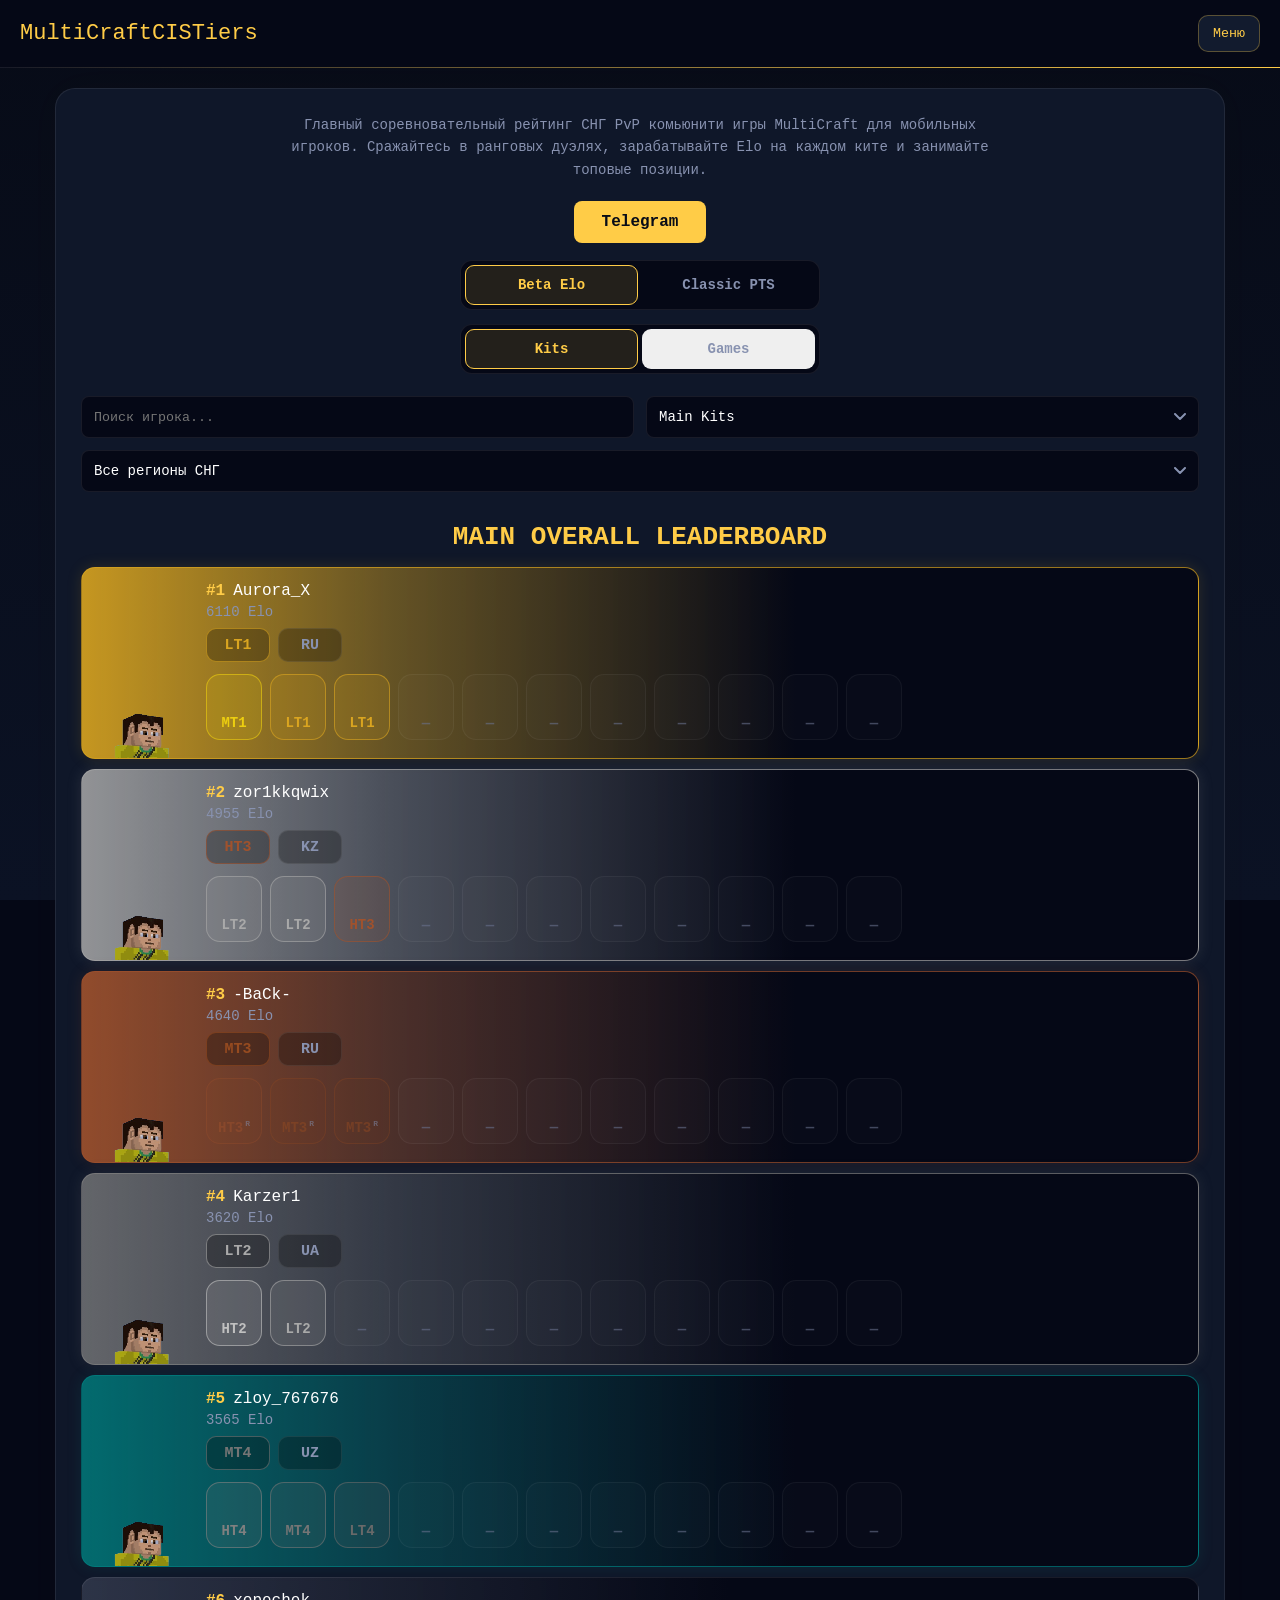
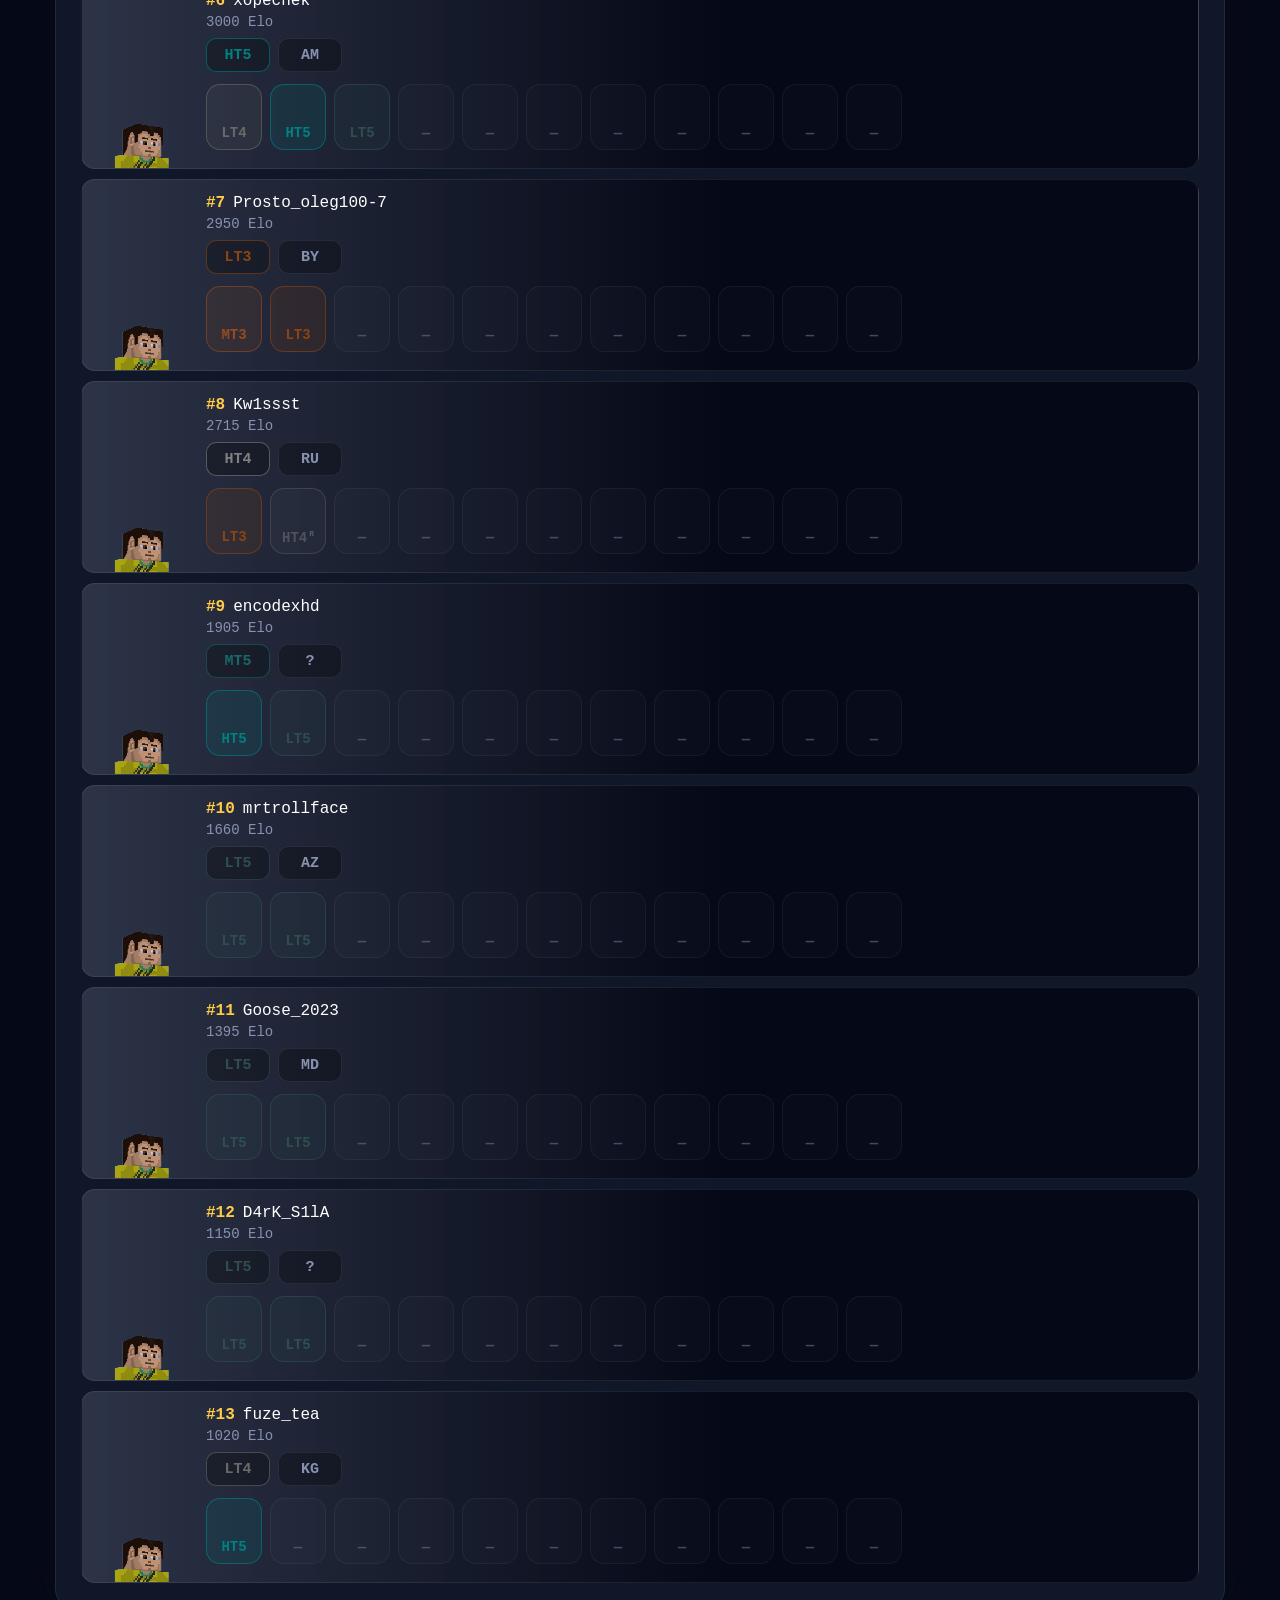
==== commit ec464d13: "Update index.html" ====
--- a/index.html
+++ b/index.html
@@ -19,7 +19,7 @@
     <meta name="twitter:description" content="Глобальный рейтинг мобильных PVP игроков MultiCraft.">
     <meta name="twitter:image" content="https://zor1kww.github.io/MultiCraftCISTiers/assets/og-image.png">
     <link rel="canonical" href="https://zor1kww.github.io/MultiCraftCISTiers/">
-    <link rel="stylesheet" href="css/style.css?v=3.2.0">
+    <link rel="stylesheet" href="css/style.css?v=3.3.0">
     <script type="application/ld+json">
     {
         "@context": "https://schema.org",
@@ -106,6 +106,11 @@
         <nav class="mode-switch" aria-label="Режим рейтинга">
             <a class="mode-switch-btn active" href="index.html" aria-current="page">Beta Elo</a>
             <a class="mode-switch-btn" href="classic.html">Classic PTS</a>
+        </nav>
+
+        <nav class="mode-switch mode-switch-sub" aria-label="Тип рейтинга">
+            <button type="button" class="mode-switch-btn active" data-elo-mode="kits" aria-pressed="true" onclick="setEloMode('kits')">Kits</button>
+            <button type="button" class="mode-switch-btn" data-elo-mode="games" aria-pressed="false" onclick="setEloMode('games')">Games</button>
         </nav>
 
         <div class="filters">
@@ -136,6 +141,14 @@
                     <div class="custom-select-option" data-value="Crystal">Crystal</div>
                 </div>
             </div>
+
+            <div class="custom-select" id="gameFilterCustom" style="display:none;">
+                <button type="button" class="custom-select-trigger" id="gameFilterTrigger">
+                    <span id="gameFilterLabel">All Games</span>
+                    <svg class="custom-select-arrow" width="12" height="8" viewBox="0 0 12 8" fill="none"><path d="M1 1L6 6L11 1" stroke="currentColor" stroke-width="2" stroke-linecap="round" stroke-linejoin="round"/></svg>
+                </button>
+                <div class="custom-select-panel" id="gameFilterPanel"></div>
+            </div>
         </div>
         
         <div class="filters-row-2">
@@ -887,8 +900,8 @@
     </div>
 </div>
 
-<script src="js/config.js?v=3.2.0"></script>
-<script src="js/demo-data.js?v=3.2.0"></script>
-<script src="js/main.js?v=3.2.0"></script>
+<script src="js/config.js?v=3.3.0"></script>
+<script src="js/demo-data.js?v=3.3.0"></script>
+<script src="js/main.js?v=3.3.0"></script>
 </body>
 </html>
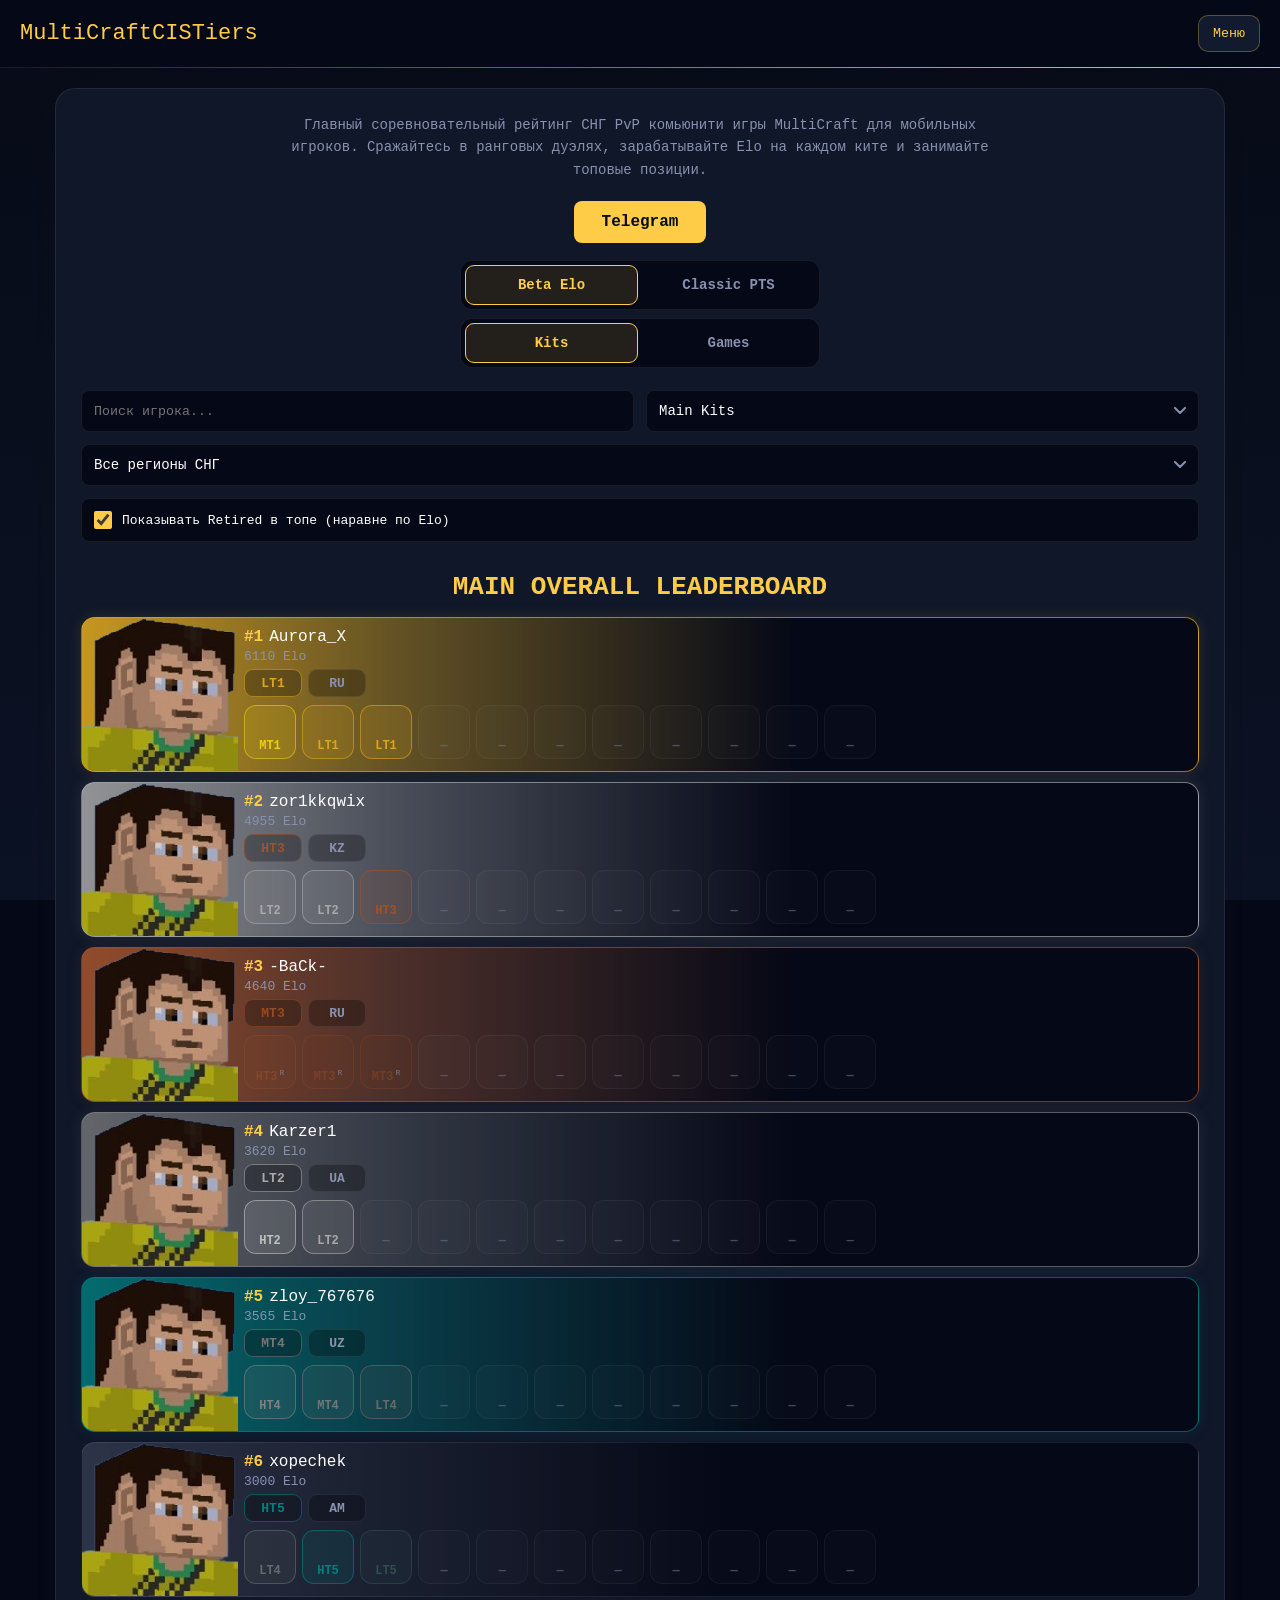
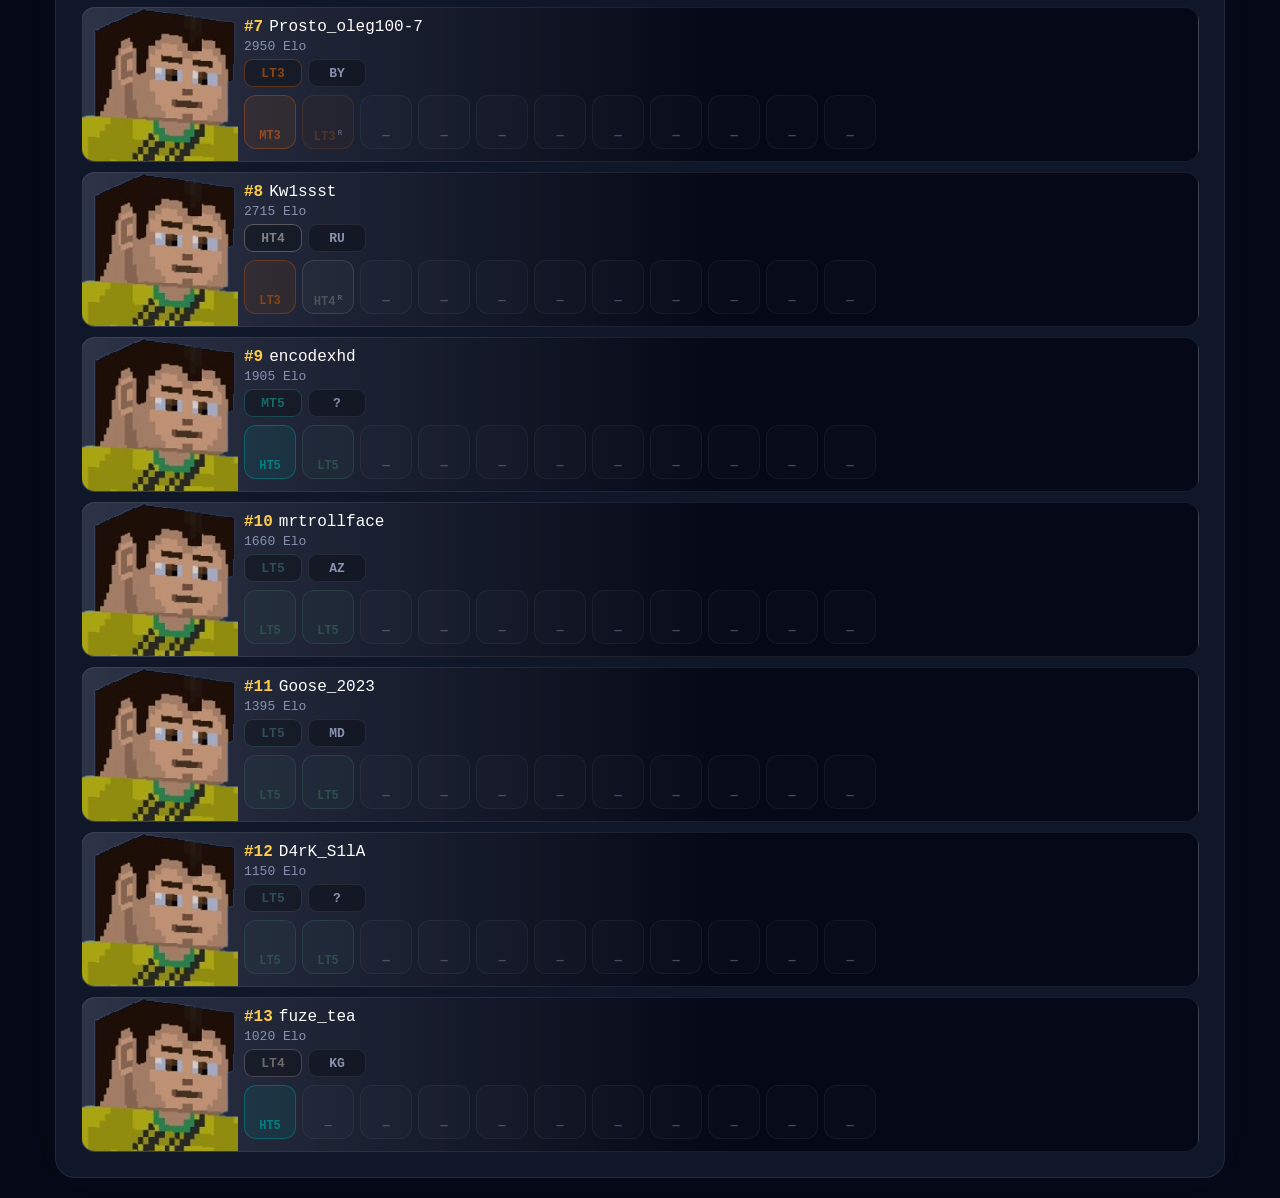
==== commit d7d6cfa1: "Update index.html" ====
--- a/index.html
+++ b/index.html
@@ -19,7 +19,7 @@
     <meta name="twitter:description" content="Глобальный рейтинг мобильных PVP игроков MultiCraft.">
     <meta name="twitter:image" content="https://zor1kww.github.io/MultiCraftCISTiers/assets/og-image.png">
     <link rel="canonical" href="https://zor1kww.github.io/MultiCraftCISTiers/">
-    <link rel="stylesheet" href="css/style.css?v=3.3.0">
+    <link rel="stylesheet" href="css/style.css?v=3.4.0">
     <script type="application/ld+json">
     {
         "@context": "https://schema.org",
@@ -173,6 +173,13 @@
             </div>
         </div>
 
+        <div class="filters-row-3">
+            <label class="checkbox-label">
+                <input type="checkbox" id="retiredToggle" checked>
+                Показывать Retired в топе (наравне по Elo)
+            </label>
+        </div>
+
         <h2 class="section-title" id="tableSubtitle">OVERALL LEADERBOARD</h2>
         <div class="players-list" id="playersList"></div>
     </div>
@@ -900,8 +907,8 @@
     </div>
 </div>
 
-<script src="js/config.js?v=3.3.0"></script>
-<script src="js/demo-data.js?v=3.3.0"></script>
-<script src="js/main.js?v=3.3.0"></script>
+<script src="js/config.js?v=3.4.0"></script>
+<script src="js/demo-data.js?v=3.4.0"></script>
+<script src="js/main.js?v=3.4.0"></script>
 </body>
 </html>
--- a/css/style.css
+++ b/css/style.css
@@ -1895,42 +1895,47 @@
 .ov-card.top-rank-4 { background: linear-gradient(90deg, rgba(128, 128, 128, .75) 0%, rgba(128, 128, 128, .32) 28%, var(--bg-solid) 64%); }
 .ov-card.top-rank-5 { background: linear-gradient(90deg, rgba(0, 128, 128, .80) 0%, rgba(0, 128, 128, .36) 28%, var(--bg-solid) 64%); }
 
-/* Скин: крупный, во всю ширину левого блока (120px), прижат к низу, целиком
-   (contain), без обрезки. Размер задаётся блоком, а не размером файла
-   assets/skins/default_bust.png. */
-.ov-skin-wrap { position: relative; flex: 0 0 120px; align-self: stretch; min-height: 150px; overflow: hidden; }
-.ov-skin { position: absolute; left: 0; bottom: 0; width: 100%; height: 100%; object-fit: contain; object-position: center bottom; image-rendering: pixelated; }
-
-.ov-body { flex: 1; min-width: 0; padding: 14px 0 14px 4px; display: flex; flex-direction: column; gap: 8px; }
-.ov-title { display: flex; align-items: baseline; gap: 8px; min-width: 0; padding-right: 12px; }
+/* Скин: занимает левую часть карточки по всей высоте (cover), прижат к низу.
+   Поля вокруг скина обрезаются скриптом (trimTransparentImage), поэтому
+   он крупный независимо от того, как нарисован файл. */
+.ov-skin-wrap { position: relative; flex: 0 0 42%; max-width: 156px; min-width: 112px; align-self: stretch; overflow: hidden; }
+.ov-skin { position: absolute; left: 0; bottom: 0; width: 100%; height: 100%; object-fit: cover; object-position: center bottom; image-rendering: pixelated; }
+
+.ov-body { flex: 1; min-width: 0; padding: 10px 0 10px 6px; display: flex; flex-direction: column; gap: 5px; }
+.ov-title { display: flex; align-items: baseline; gap: 6px; min-width: 0; padding-right: 10px; }
 .ov-title .player-name { overflow: hidden; text-overflow: ellipsis; white-space: nowrap; }
-.ov-elo { margin-top: -4px; font-size: 14px; color: var(--text-muted); }
-.ov-tags { display: flex; gap: 8px; }
+.ov-elo { margin-top: -2px; font-size: 13px; color: var(--text-muted); }
+.ov-tags { display: flex; gap: 6px; }
 .ov-tag {
-    box-sizing: border-box; width: 64px; height: 34px; display: inline-flex; align-items: center; justify-content: center;
-    font-size: 15px; font-weight: bold; color: var(--text-muted);
-    border: 1px solid var(--border-color); border-radius: 10px; background: rgba(0, 0, 0, .28);
+    box-sizing: border-box; width: 58px; height: 28px; display: inline-flex; align-items: center; justify-content: center;
+    font-size: 13px; font-weight: bold; color: var(--text-muted);
+    border: 1px solid var(--border-color); border-radius: 9px; background: rgba(0, 0, 0, .28);
 }
 
 /* Горизонтально листаемый ряд плиток */
 .ov-scroll {
-    display: flex; gap: 8px; overflow-x: auto; overflow-y: hidden;
-    padding: 2px 14px 4px 0; margin-top: 2px;
+    display: flex; gap: 6px; overflow-x: auto; overflow-y: hidden;
+    padding: 2px 14px 2px 0; margin-top: 1px;
     scroll-snap-type: x proximity; -webkit-overflow-scrolling: touch; scrollbar-width: none;
     -webkit-mask-image: linear-gradient(90deg, #000 90%, transparent);
             mask-image: linear-gradient(90deg, #000 90%, transparent);
 }
 .ov-scroll::-webkit-scrollbar { display: none; }
 .ov-tile {
-    flex: 0 0 56px; height: 66px; box-sizing: border-box; scroll-snap-align: start;
-    display: flex; flex-direction: column; align-items: center; justify-content: center; gap: 4px;
-    border: 1.5px solid; border-radius: 14px;
-}
-.ov-tile-icon { width: 28px; height: 28px; object-fit: contain; }
-.ov-tile-tier { font-size: 14px; font-weight: bold; line-height: 1; }
+    flex: 0 0 52px; height: 54px; box-sizing: border-box; scroll-snap-align: start;
+    display: flex; flex-direction: column; align-items: center; justify-content: center; gap: 3px;
+    border: 1.5px solid; border-radius: 12px;
+}
+.ov-tile-icon { width: 24px; height: 24px; object-fit: contain; }
+.ov-tile-tier { font-size: 12px; font-weight: bold; line-height: 1; }
 .ov-tile-empty { border-color: var(--border-color); background: rgba(255, 255, 255, .03); opacity: .6; }
 .ov-tile-empty .ov-tile-tier { color: #6b7490; }
 
 /* Retired на плитке */
 .ov-tile-retired { opacity: .5; }
 .ov-tile-r { margin-left: 2px; font-size: 8px; color: var(--text-muted); vertical-align: super; }
+
+/* Кнопки-переключатели Kits / Games (button, а не ссылка) */
+button.mode-switch-btn { background: transparent; border: 1px solid transparent; font-family: inherit; cursor: pointer; }
+button.mode-switch-btn.active { background: rgba(255, 204, 71, .12); border-color: var(--accent); color: var(--accent); }
+.mode-switch-sub { margin-top: -14px; }
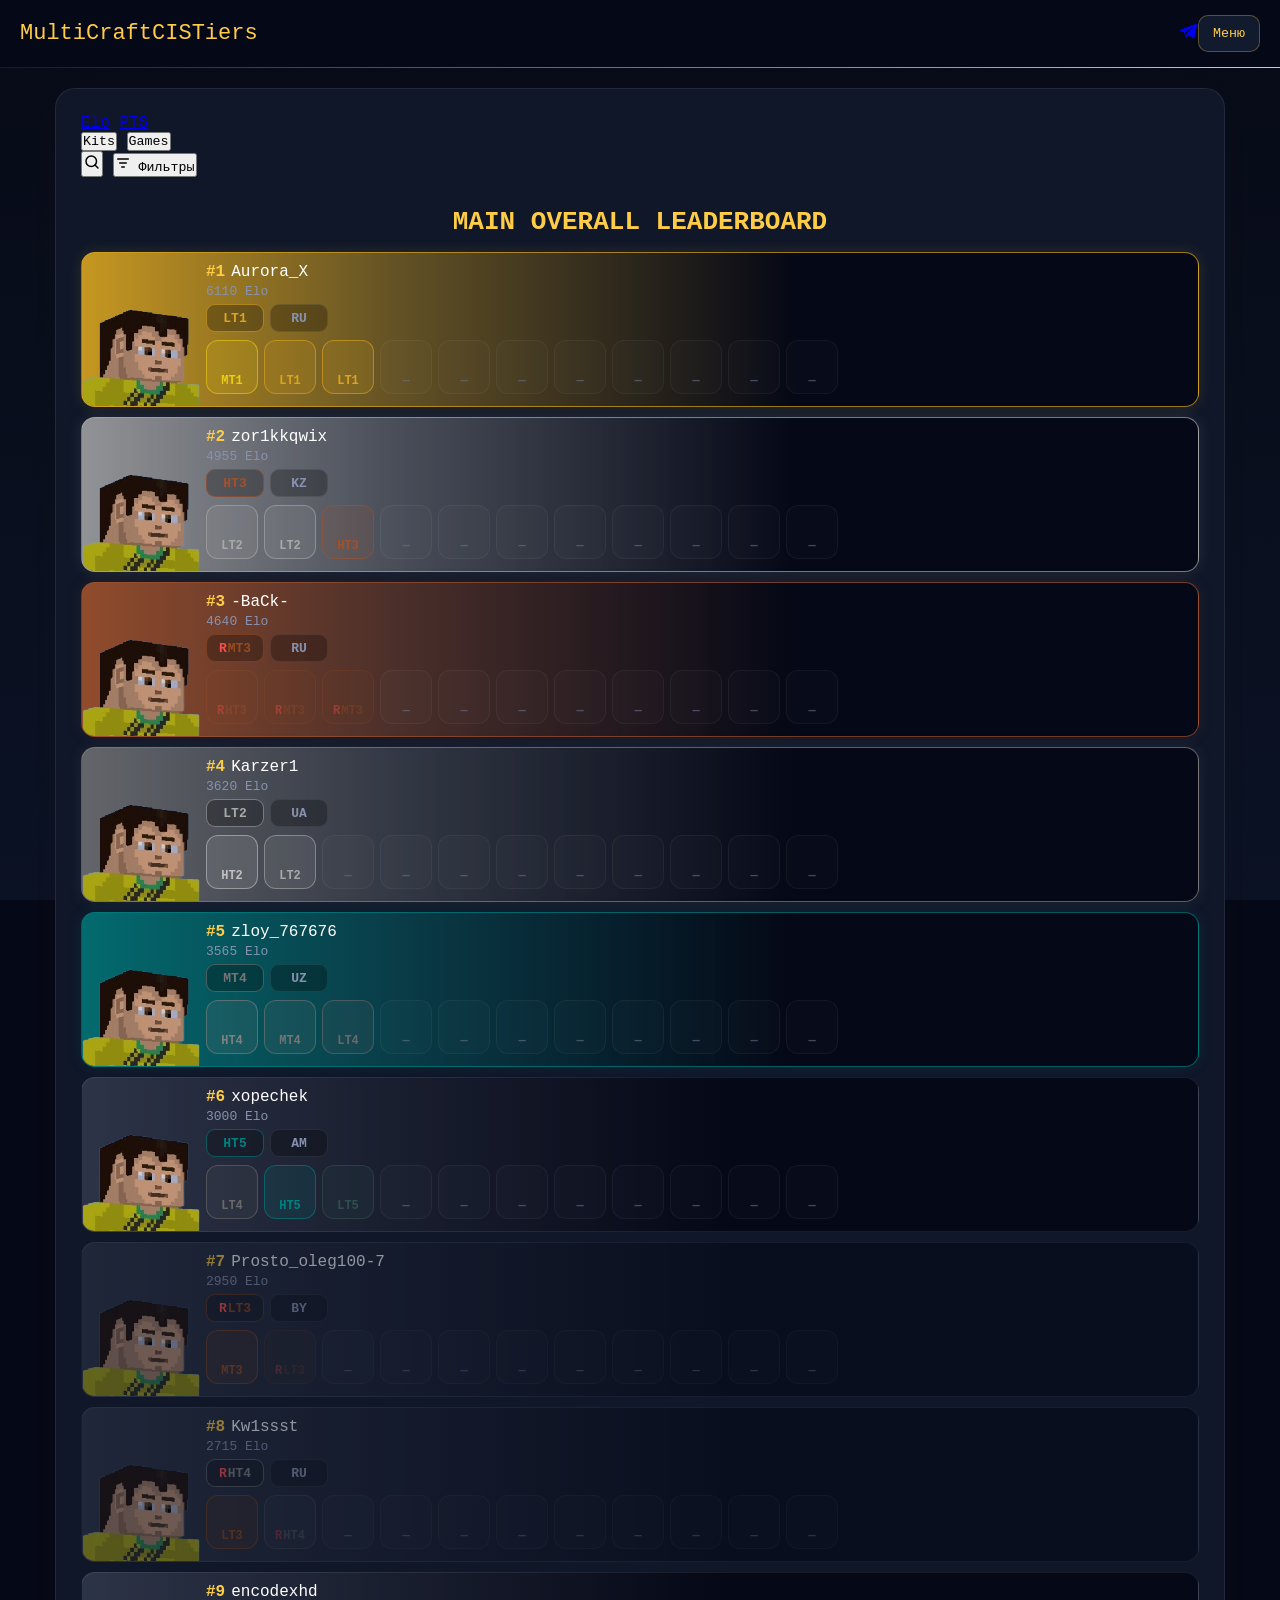
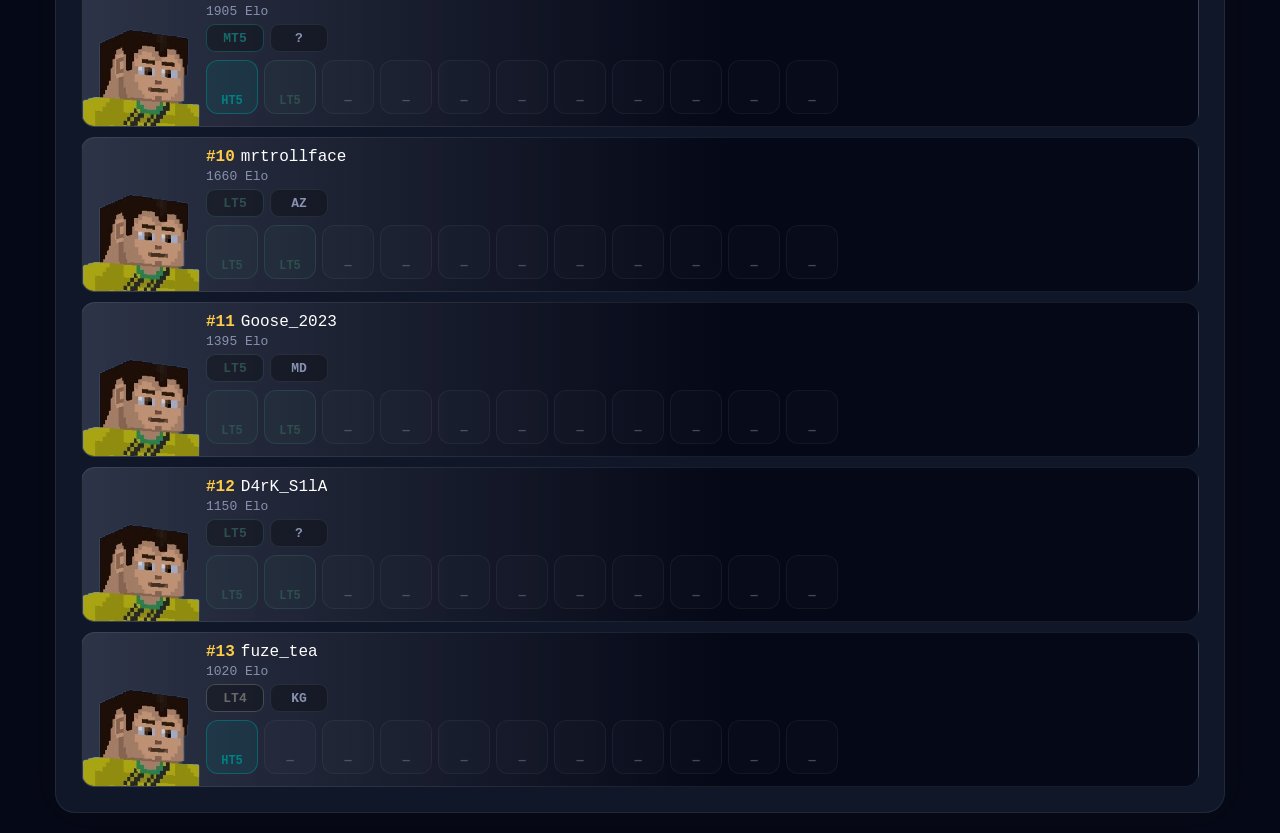
==== commit bcd0575c: "Update index.html" ====
--- a/index.html
+++ b/index.html
@@ -19,7 +19,7 @@
     <meta name="twitter:description" content="Глобальный рейтинг мобильных PVP игроков MultiCraft.">
     <meta name="twitter:image" content="https://zor1kww.github.io/MultiCraftCISTiers/assets/og-image.png">
     <link rel="canonical" href="https://zor1kww.github.io/MultiCraftCISTiers/">
-    <link rel="stylesheet" href="css/style.css?v=3.4.0">
+    <link rel="stylesheet" href="css/style.css?v=3.5.0">
     <script type="application/ld+json">
     {
         "@context": "https://schema.org",
@@ -91,94 +91,39 @@
 <header class="header">
     <div class="logo">MultiCraftCISTiers</div>
     <div class="header-right">
+        <a class="tg-icon-btn" href="https://t.me/MultiCraftCISTiers" target="_blank" rel="noopener" aria-label="Telegram-канал">
+            <svg width="20" height="20" viewBox="0 0 24 24" fill="currentColor"><path d="M21.6 3.4 2.8 10.6c-1.3.5-1.3 1.3-.2 1.6l4.8 1.5 1.8 5.6c.2.6.1.8.7.8.5 0 .7-.2 1-.5l2.3-2.3 4.8 3.5c.9.5 1.5.2 1.7-.8l3.1-14.8c.3-1.2-.5-1.8-1.2-1.4ZM8.6 13.2l9.1-5.7c.4-.3.8-.1.5.2l-7.5 6.8-.3 3.2-1.8-4.5Z"/></svg>
+        </a>
         <button class="menu-btn" id="menuBtn">Меню</button>
     </div>
 </header>
 
 <div class="main-page" id="mainPage" style="display: block;">
     <div class="hero">
-        <p>Главный соревновательный рейтинг СНГ PvP комьюнити игры MultiCraft для мобильных игроков. Сражайтесь в ранговых дуэлях, зарабатывайте Elo на каждом ките и занимайте топовые позиции.</p>
-
-        <div class="tg-wrapper">
-            <a class="telegram-btn" href="https://t.me/MultiCraftCISTiers" target="_blank">Telegram</a>
-        </div>
-
-        <nav class="mode-switch" aria-label="Режим рейтинга">
-            <a class="mode-switch-btn active" href="index.html" aria-current="page">Beta Elo</a>
-            <a class="mode-switch-btn" href="classic.html">Classic PTS</a>
+        <nav class="sys-tabs" aria-label="Система рейтинга">
+            <a class="sys-tab active" href="index.html" aria-current="page">Elo</a>
+            <a class="sys-tab" href="classic.html">PTS</a>
         </nav>
 
-        <nav class="mode-switch mode-switch-sub" aria-label="Тип рейтинга">
-            <button type="button" class="mode-switch-btn active" data-elo-mode="kits" aria-pressed="true" onclick="setEloMode('kits')">Kits</button>
-            <button type="button" class="mode-switch-btn" data-elo-mode="games" aria-pressed="false" onclick="setEloMode('games')">Games</button>
-        </nav>
-
-        <div class="filters">
+        <div class="ctrl-row">
+            <div class="seg" role="group" aria-label="Тип рейтинга">
+                <button type="button" class="seg-btn active" data-elo-mode="kits" aria-pressed="true" onclick="setEloMode('kits')">Kits</button>
+                <button type="button" class="seg-btn" data-elo-mode="games" aria-pressed="false" onclick="setEloMode('games')">Games</button>
+            </div>
+            <button type="button" class="icon-btn" id="searchToggle" aria-label="Поиск игрока" onclick="toggleSearch()">
+                <svg width="18" height="18" viewBox="0 0 24 24" fill="none"><circle cx="11" cy="11" r="7" stroke="currentColor" stroke-width="2"/><path d="M20 20l-4-4" stroke="currentColor" stroke-width="2" stroke-linecap="round"/></svg>
+            </button>
+            <button type="button" class="filter-btn" id="filterBtn" onclick="openFilterSheet()">
+                <svg width="16" height="16" viewBox="0 0 24 24" fill="none"><path d="M4 6h16M7 12h10M10 18h4" stroke="currentColor" stroke-width="2" stroke-linecap="round"/></svg>
+                <span>Фильтры</span><span class="filter-badge" id="filterBadge" hidden>0</span>
+            </button>
+        </div>
+
+        <div class="search-row" id="searchRow" hidden>
             <input type="text" id="searchInput" placeholder="Поиск игрока...">
-            
-            <div class="custom-select" id="kitFilterCustom">
-                <button type="button" class="custom-select-trigger" id="kitFilterTrigger">
-                    <span id="kitFilterLabel">Main Kits</span>
-                    <svg class="custom-select-arrow" width="12" height="8" viewBox="0 0 12 8" fill="none"><path d="M1 1L6 6L11 1" stroke="currentColor" stroke-width="2" stroke-linecap="round" stroke-linejoin="round"/></svg>
-                </button>
-                <div class="custom-select-panel" id="kitFilterPanel">
-                    <div class="custom-select-option custom-select-option-group selected" data-value="all" style="font-weight:700;">Main Kits</div>
-                    <div class="custom-select-option" data-value="Hardcore">Hardcore</div>
-                    <div class="custom-select-option" data-value="Manhunt">Manhunt</div>
-                    <div class="custom-select-option" data-value="Diamond Pot">Diamond Pot</div>
-                    <div class="custom-select-option" data-value="Beast">Beast</div>
-                    <div class="custom-select-option" data-value="Emerald">Emerald</div>
-                    <div class="custom-select-option" data-value="Emerald Pot">Emerald Pot</div>
-                    <div class="custom-select-option" data-value="RVM">RVM</div>
-                    <div class="custom-select-option" data-value="Dragonhide">Dragonhide</div>
-                    <div class="custom-select-option" data-value="Pickaxe">Pickaxe</div>
-                    <div class="custom-select-option" data-value="SMP">SMP</div>
-                    <div class="custom-select-option" data-value="Vanilla">Vanilla</div>
-                    <div class="custom-select-option custom-select-option-group" data-value="sub-all" style="font-weight:700;">Sub Kits</div>
-                    <div class="custom-select-option" data-value="Combo">Combo</div>
-                    <div class="custom-select-option" data-value="Gapple">Gapple</div>
-                    <div class="custom-select-option" data-value="Mace">Mace</div>
-                    <div class="custom-select-option" data-value="Crystal">Crystal</div>
-                </div>
-            </div>
-
-            <div class="custom-select" id="gameFilterCustom" style="display:none;">
-                <button type="button" class="custom-select-trigger" id="gameFilterTrigger">
-                    <span id="gameFilterLabel">All Games</span>
-                    <svg class="custom-select-arrow" width="12" height="8" viewBox="0 0 12 8" fill="none"><path d="M1 1L6 6L11 1" stroke="currentColor" stroke-width="2" stroke-linecap="round" stroke-linejoin="round"/></svg>
-                </button>
-                <div class="custom-select-panel" id="gameFilterPanel"></div>
-            </div>
-        </div>
-        
-        <div class="filters-row-2">
-            <div class="custom-select" id="regionFilterCustom">
-                <button type="button" class="custom-select-trigger" id="regionFilterTrigger">
-                    <span id="regionFilterLabel">Все регионы СНГ</span>
-                    <svg class="custom-select-arrow" width="12" height="8" viewBox="0 0 12 8" fill="none"><path d="M1 1L6 6L11 1" stroke="currentColor" stroke-width="2" stroke-linecap="round" stroke-linejoin="round"/></svg>
-                </button>
-                <div class="custom-select-panel" id="regionFilterPanel">
-                    <div class="custom-select-option selected" data-value="all">Все регионы СНГ</div>
-                    <div class="custom-select-option" data-value="RU">RU</div>
-                    <div class="custom-select-option" data-value="UA">UA</div>
-                    <div class="custom-select-option" data-value="BY">BY</div>
-                    <div class="custom-select-option" data-value="KZ">KZ</div>
-                    <div class="custom-select-option" data-value="UZ">UZ</div>
-                    <div class="custom-select-option" data-value="KG">KG</div>
-                    <div class="custom-select-option" data-value="AM">AM</div>
-                    <div class="custom-select-option" data-value="AZ">AZ</div>
-                    <div class="custom-select-option" data-value="MD">MD</div>
-                    <div class="custom-select-option" data-value="TJ">TJ</div>
-                </div>
-            </div>
-        </div>
-
-        <div class="filters-row-3">
-            <label class="checkbox-label">
-                <input type="checkbox" id="retiredToggle" checked>
-                Показывать Retired в топе (наравне по Elo)
-            </label>
-        </div>
+        </div>
+
+        <div class="chips" id="chipsRow" role="tablist" aria-label="Режим или кит"></div>
 
         <h2 class="section-title" id="tableSubtitle">OVERALL LEADERBOARD</h2>
         <div class="players-list" id="playersList"></div>
@@ -907,8 +852,22 @@
     </div>
 </div>
 
-<script src="js/config.js?v=3.4.0"></script>
-<script src="js/demo-data.js?v=3.4.0"></script>
-<script src="js/main.js?v=3.4.0"></script>
+<div class="sheet-backdrop" id="filterBackdrop" hidden onclick="closeFilterSheet()"></div>
+<div class="sheet" id="filterSheet" hidden role="dialog" aria-label="Фильтры">
+    <div class="sheet-handle"></div>
+    <div class="sheet-title">Фильтры</div>
+    <div class="sheet-label">Регион</div>
+    <div class="chips-wrap" id="regionChips"></div>
+    <label class="toggle-row">
+        <span>Показывать Retired</span>
+        <input type="checkbox" id="retiredToggle" checked>
+        <span class="switch" aria-hidden="true"></span>
+    </label>
+    <button type="button" class="sheet-done" onclick="closeFilterSheet()">Готово</button>
+</div>
+
+<script src="js/config.js?v=3.5.0"></script>
+<script src="js/demo-data.js?v=3.5.0"></script>
+<script src="js/main.js?v=3.5.0"></script>
 </body>
 </html>
--- a/css/style.css
+++ b/css/style.css
@@ -1898,8 +1898,8 @@
 /* Скин: занимает левую часть карточки по всей высоте (cover), прижат к низу.
    Поля вокруг скина обрезаются скриптом (trimTransparentImage), поэтому
    он крупный независимо от того, как нарисован файл. */
-.ov-skin-wrap { position: relative; flex: 0 0 42%; max-width: 156px; min-width: 112px; align-self: stretch; overflow: hidden; }
-.ov-skin { position: absolute; left: 0; bottom: 0; width: 100%; height: 100%; object-fit: cover; object-position: center bottom; image-rendering: pixelated; }
+.ov-skin-wrap { position: relative; flex: 0 0 118px; align-self: stretch; overflow: hidden; }
+.ov-skin { position: absolute; left: 0; bottom: 0; width: 100%; height: 100%; object-fit: contain; object-position: center bottom; image-rendering: pixelated; }
 
 .ov-body { flex: 1; min-width: 0; padding: 10px 0 10px 6px; display: flex; flex-direction: column; gap: 5px; }
 .ov-title { display: flex; align-items: baseline; gap: 6px; min-width: 0; padding-right: 10px; }
@@ -1932,10 +1932,13 @@
 .ov-tile-empty .ov-tile-tier { color: #6b7490; }
 
 /* Retired на плитке */
-.ov-tile-retired { opacity: .5; }
+.ov-tile-retired { opacity: .4; }
 .ov-tile-r { margin-left: 2px; font-size: 8px; color: var(--text-muted); vertical-align: super; }
 
 /* Кнопки-переключатели Kits / Games (button, а не ссылка) */
 button.mode-switch-btn { background: transparent; border: 1px solid transparent; font-family: inherit; cursor: pointer; }
 button.mode-switch-btn.active { background: rgba(255, 204, 71, .12); border-color: var(--accent); color: var(--accent); }
 .mode-switch-sub { margin-top: -14px; }
+
+/* Красная буква R у Retired (на плитках, в среднем ранге и в бейджах) */
+.ov-r { color: #ff4a4a; font-weight: bold; margin-right: 1px; }
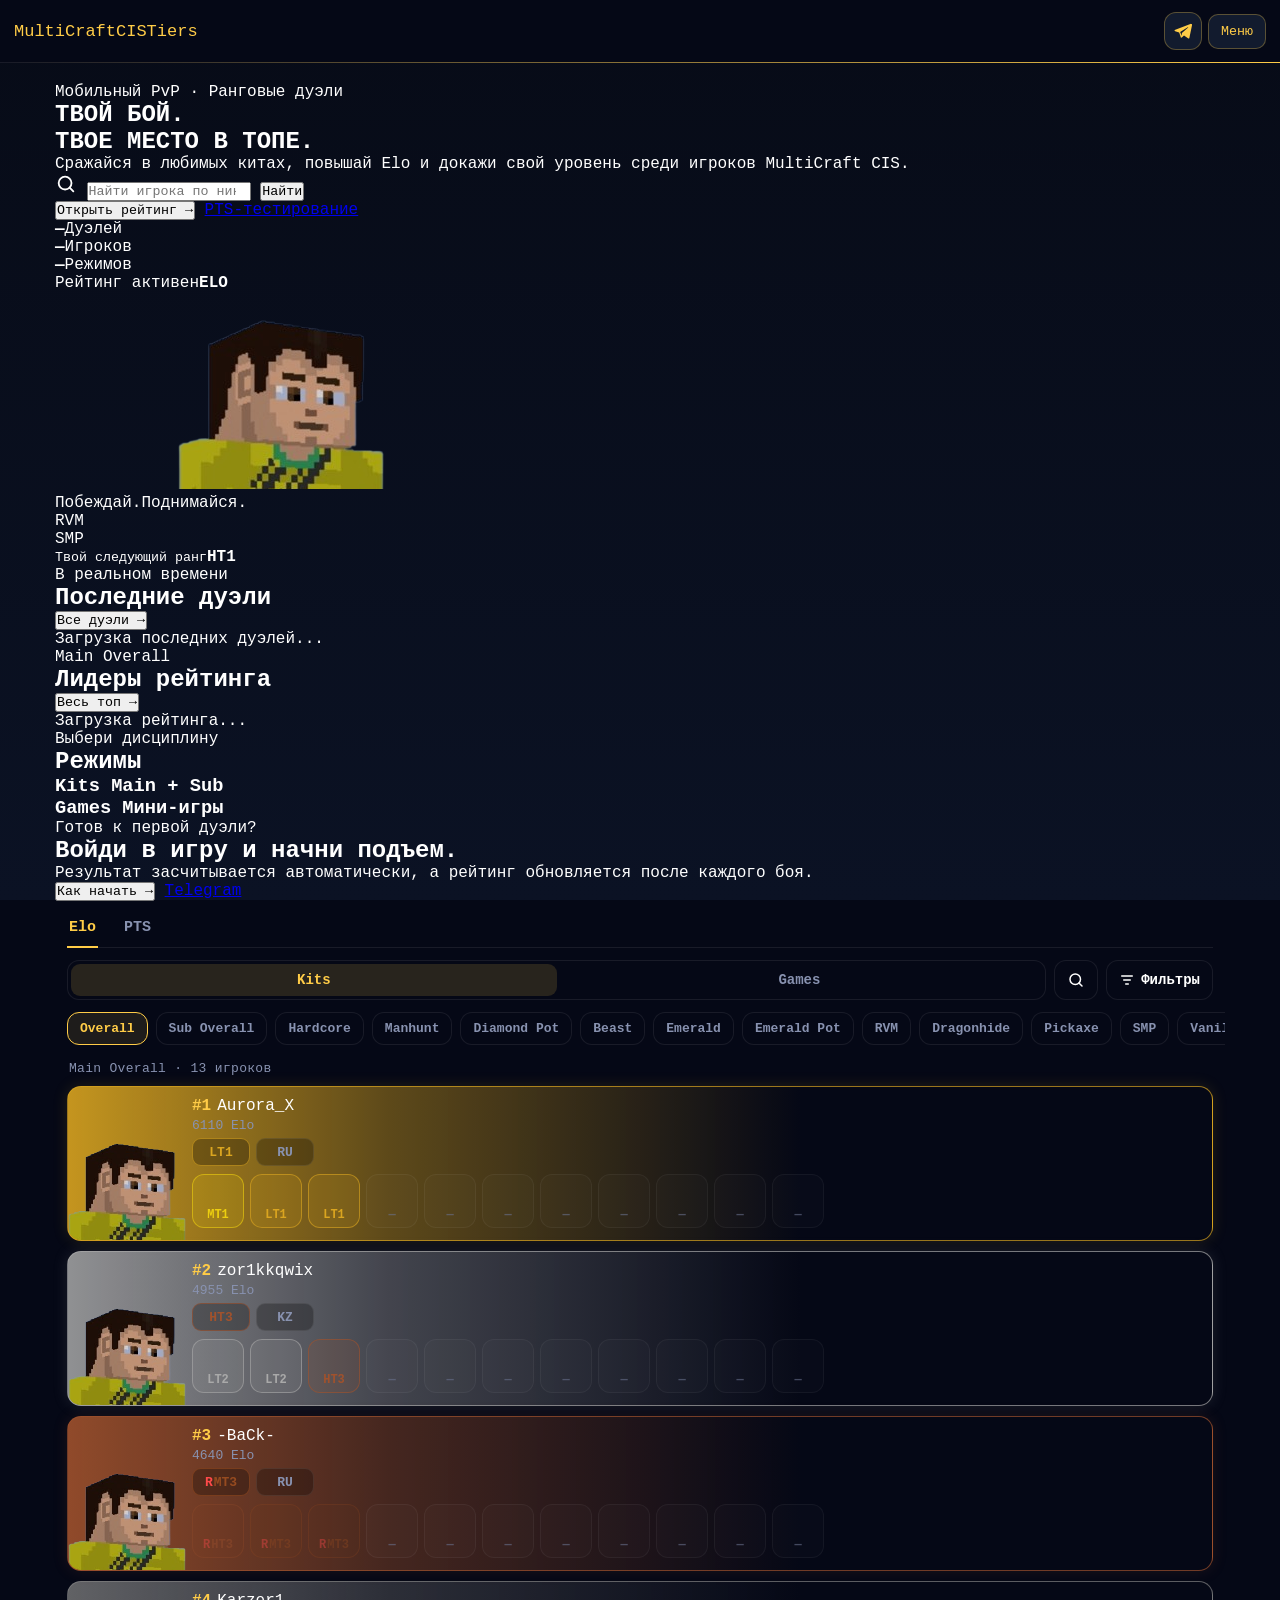
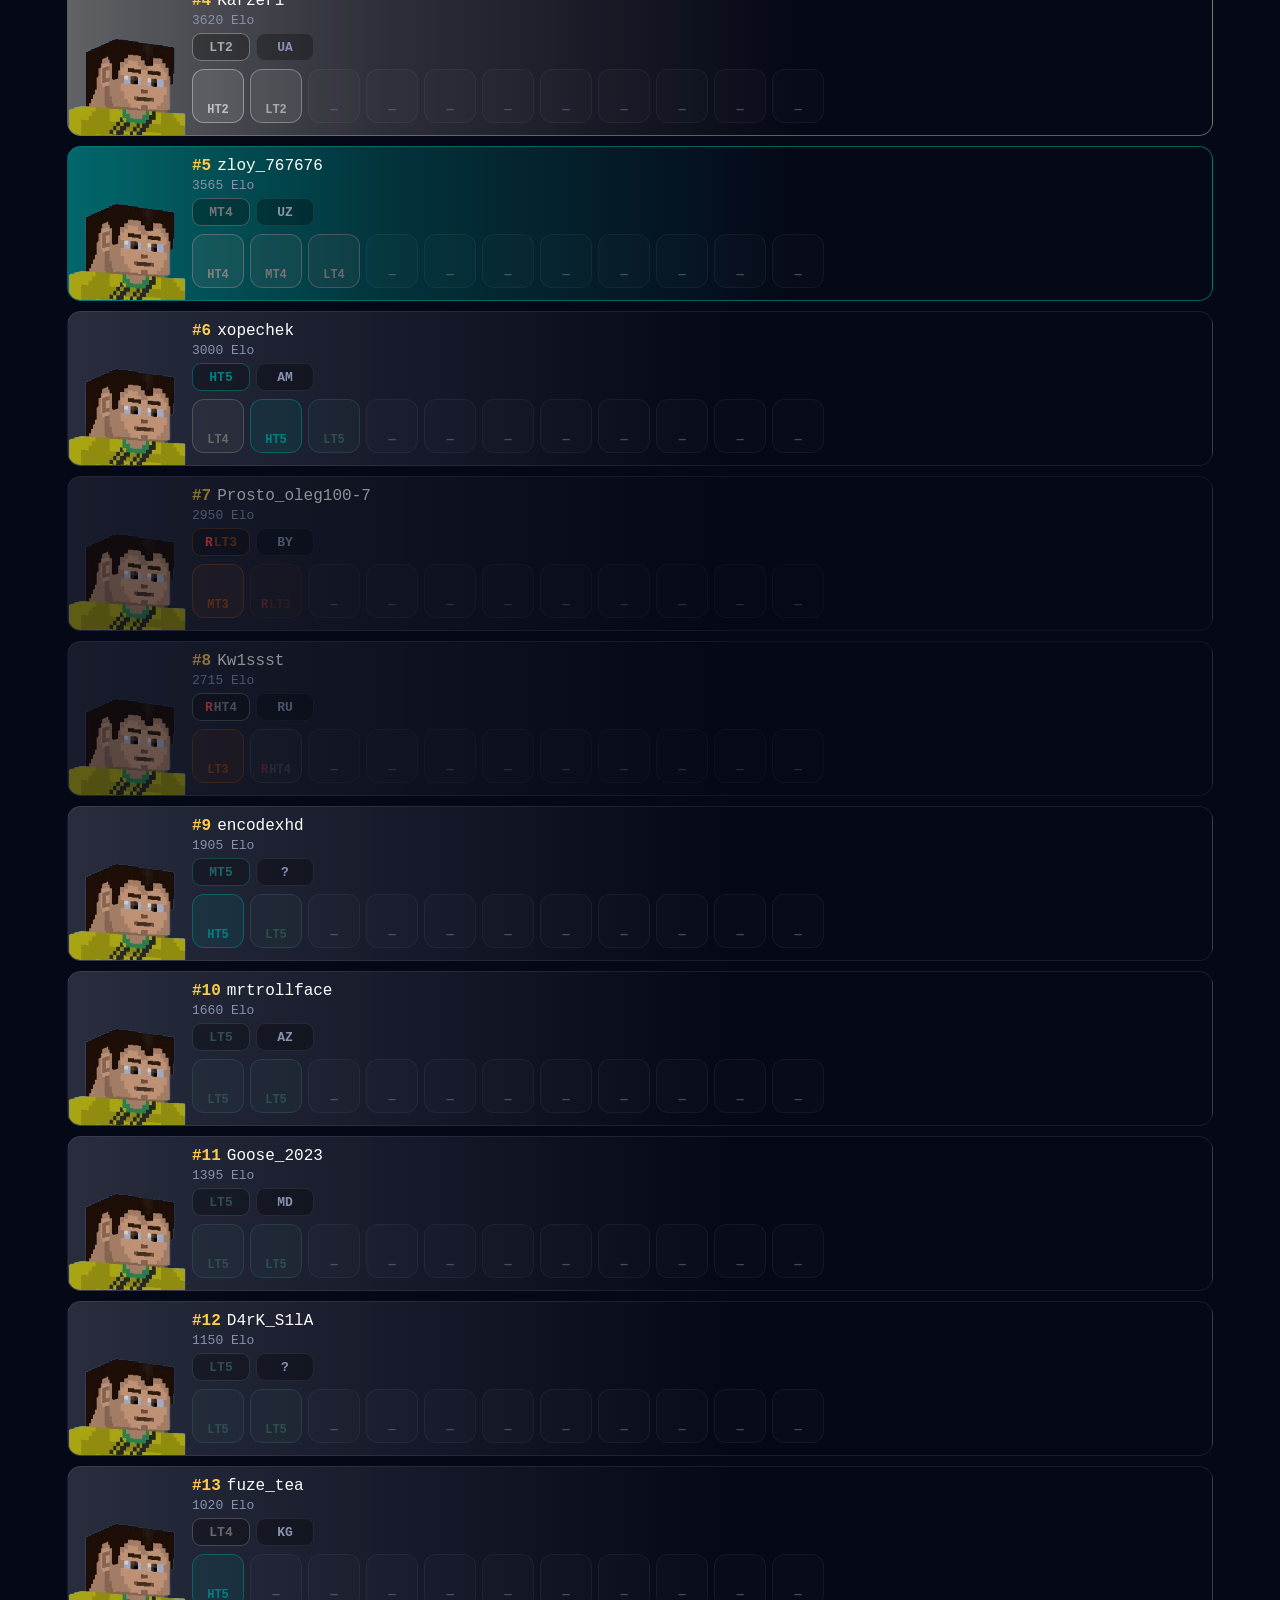
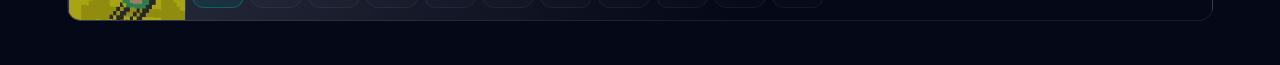
==== commit 3ede49f9: "Update index.html" ====
--- a/index.html
+++ b/index.html
@@ -99,7 +99,83 @@
 </header>
 
 <div class="main-page" id="mainPage" style="display: block;">
-    <div class="hero">
+    <section class="home-hero" id="homeHero" aria-labelledby="homeHeroTitle">
+        <div class="home-hero-content">
+            <div class="home-kicker"><span class="home-status-dot"></span>Мобильный PvP · Ранговые дуэли</div>
+            <h1 id="homeHeroTitle">ТВОЙ БОЙ.<br><span>ТВОЕ МЕСТО В ТОПЕ.</span></h1>
+            <p>Сражайся в любимых китах, повышай Elo и докажи свой уровень среди игроков MultiCraft CIS.</p>
+
+            <form class="home-search" id="homeSearchForm" onsubmit="submitHomeSearch(event)" role="search">
+                <svg width="22" height="22" viewBox="0 0 24 24" fill="none" aria-hidden="true"><circle cx="11" cy="11" r="7" stroke="currentColor" stroke-width="2"/><path d="M20 20l-4-4" stroke="currentColor" stroke-width="2" stroke-linecap="round"/></svg>
+                <input type="search" id="homeSearchInput" placeholder="Найти игрока по нику" aria-label="Найти игрока по нику" autocomplete="off">
+                <button type="submit">Найти</button>
+            </form>
+
+            <div class="home-actions">
+                <button type="button" class="home-primary-btn" onclick="scrollToLeaderboard()">Открыть рейтинг <span aria-hidden="true">→</span></button>
+                <a class="home-secondary-btn" href="classic.html">PTS-тестирование</a>
+            </div>
+
+            <div class="home-stats" aria-label="Статистика рейтинга">
+                <div class="home-stat"><strong id="homeDuelsCount">—</strong><span>Дуэлей</span></div>
+                <div class="home-stat"><strong id="homePlayersCount">—</strong><span>Игроков</span></div>
+                <div class="home-stat"><strong id="homeKitsCount">—</strong><span>Режимов</span></div>
+            </div>
+        </div>
+
+        <div class="home-hero-visual" aria-hidden="true">
+            <div class="home-visual-orbit home-visual-orbit-one"></div>
+            <div class="home-visual-orbit home-visual-orbit-two"></div>
+            <div class="home-feature-player">
+                <div class="home-feature-label"><span>Рейтинг активен</span><strong>ELO</strong></div>
+                <img class="home-feature-skin" src="assets/skins/default_bust.png" alt="" onerror="this.style.display='none';">
+                <div class="home-feature-footer"><span>Побеждай.</span><span>Поднимайся.</span></div>
+            </div>
+            <div class="home-floating-kit home-floating-kit-one"><img src="assets/logos/rvm.png" alt="" onerror="this.style.display='none';"><span>RVM</span></div>
+            <div class="home-floating-kit home-floating-kit-two"><img src="assets/logos/smp.png" alt="" onerror="this.style.display='none';"><span>SMP</span></div>
+            <div class="home-floating-rank"><small>Твой следующий ранг</small><strong>HT1</strong></div>
+        </div>
+    </section>
+
+    <section class="home-section" id="homeActivity" aria-labelledby="homeActivityTitle">
+        <div class="home-section-header">
+            <div><span class="home-section-label">В реальном времени</span><h2 id="homeActivityTitle">Последние дуэли</h2></div>
+            <button type="button" class="home-text-btn" onclick="switchTab('duelsTab')">Все дуэли <span aria-hidden="true">→</span></button>
+        </div>
+        <div class="home-results-list" id="homeRecentDuels"><div class="home-loading">Загрузка последних дуэлей...</div></div>
+    </section>
+
+    <section class="home-section" id="homeLeaders" aria-labelledby="homeLeadersTitle">
+        <div class="home-section-header">
+            <div><span class="home-section-label">Main Overall</span><h2 id="homeLeadersTitle">Лидеры рейтинга</h2></div>
+            <button type="button" class="home-text-btn" onclick="openHomeMode('kits', 'all')">Весь топ <span aria-hidden="true">→</span></button>
+        </div>
+        <div class="home-leaders-list" id="homeTopPlayers"><div class="home-loading">Загрузка рейтинга...</div></div>
+    </section>
+
+    <section class="home-section home-modes-section" id="homeModes" aria-labelledby="homeModesTitle">
+        <div class="home-section-header">
+            <div><span class="home-section-label">Выбери дисциплину</span><h2 id="homeModesTitle">Режимы</h2></div>
+        </div>
+        <div class="home-mode-group">
+            <h3>Kits <span>Main + Sub</span></h3>
+            <div class="home-mode-grid" id="homeKitsGrid"></div>
+        </div>
+        <div class="home-mode-group">
+            <h3>Games <span>Мини-игры</span></h3>
+            <div class="home-mode-grid" id="homeGamesGrid"></div>
+        </div>
+    </section>
+
+    <section class="home-start" aria-labelledby="homeStartTitle">
+        <div><span class="home-section-label">Готов к первой дуэли?</span><h2 id="homeStartTitle">Войди в игру и начни подъем.</h2><p>Результат засчитывается автоматически, а рейтинг обновляется после каждого боя.</p></div>
+        <div class="home-start-actions">
+            <button type="button" class="home-primary-btn" onclick="switchTab('testingTab')">Как начать <span aria-hidden="true">→</span></button>
+            <a class="home-secondary-btn" href="https://t.me/MultiCraftCISTiers" target="_blank" rel="noopener">Telegram</a>
+        </div>
+    </section>
+
+    <div class="hero" id="leaderboard">
         <nav class="sys-tabs" aria-label="Система рейтинга">
             <a class="sys-tab active" href="index.html" aria-current="page">Elo</a>
             <a class="sys-tab" href="classic.html">PTS</a>
--- a/css/style.css
+++ b/css/style.css
@@ -1942,3 +1942,74 @@
 
 /* Красная буква R у Retired (на плитках, в среднем ранге и в бейджах) */
 .ov-r { color: #ff4a4a; font-weight: bold; margin-right: 1px; }
+
+
+/* ==========================================
+   v5: компактное управление
+   Единые значения: рамка 1px, скругление 14px (карточки), 12px (кнопки)
+   ========================================== */
+
+/* Общая рамка вокруг контента убрана: карточки лежат прямо на фоне */
+.hero { background: none; border: none; box-shadow: none; padding: 10px 12px 24px; border-radius: 0; }
+
+/* Telegram в шапке значком */
+.tg-icon-btn { display: inline-flex; align-items: center; justify-content: center; width: 40px; height: 40px; margin-right: 8px; color: var(--accent); border: 1px solid rgba(255, 204, 71, .3); border-radius: 12px; background: var(--sidebar-item); text-decoration: none; }
+.header-right { display: flex; align-items: center; }
+
+/* Elo | PTS - вкладки с линией под активной */
+.sys-tabs { display: flex; gap: 24px; margin: 0 0 12px; border-bottom: 1px solid var(--border-color); }
+.sys-tab { padding: 8px 2px 10px; font-size: 15px; font-weight: bold; color: var(--text-muted); text-decoration: none; border-bottom: 2px solid transparent; margin-bottom: -1px; }
+.sys-tab.active { color: var(--accent); border-bottom-color: var(--accent); }
+
+/* Строка управления: Kits|Games, поиск, фильтры */
+.ctrl-row { display: flex; align-items: stretch; gap: 8px; }
+.seg { display: flex; flex: 1; padding: 3px; background: var(--bg-solid); border: 1px solid var(--border-color); border-radius: 12px; }
+.seg-btn { flex: 1; padding: 8px 6px; border: 0; border-radius: 9px; background: transparent; color: var(--text-muted); font-family: inherit; font-size: 14px; font-weight: bold; cursor: pointer; }
+.seg-btn.active { background: rgba(255, 204, 71, .14); color: var(--accent); }
+.icon-btn, .filter-btn { display: inline-flex; align-items: center; justify-content: center; gap: 6px; border: 1px solid var(--border-color); border-radius: 12px; background: var(--bg-solid); color: var(--text-main); font-family: inherit; font-size: 14px; font-weight: bold; cursor: pointer; }
+.icon-btn { width: 44px; }
+.icon-btn.active { color: var(--accent); border-color: var(--accent); }
+.filter-btn { padding: 0 12px; }
+.filter-badge { min-width: 18px; padding: 1px 5px; border-radius: 9px; background: var(--accent); color: #0b0f1c; font-size: 11px; line-height: 16px; text-align: center; }
+.filter-badge[hidden] { display: none; }
+.search-row { margin-top: 8px; }
+.search-row[hidden] { display: none; }
+.search-row input { width: 100%; box-sizing: border-box; }
+
+/* Лента чипов */
+.chips { display: flex; gap: 8px; overflow-x: auto; margin: 10px -12px 0; padding: 2px 12px 8px; scrollbar-width: none; }
+.chips::-webkit-scrollbar { display: none; }
+.chip { flex: 0 0 auto; display: inline-flex; align-items: center; gap: 6px; padding: 8px 12px; border-radius: 12px; border: 1px solid var(--border-color); background: var(--bg-solid); color: var(--text-muted); font-family: inherit; font-size: 13px; font-weight: bold; white-space: nowrap; cursor: pointer; }
+.chip img { width: 18px; height: 18px; object-fit: contain; }
+.chip.active { color: var(--accent); border-color: var(--accent); background: rgba(255, 204, 71, .10); }
+
+/* Название списка - мелкая строка вместо большого заголовка */
+.section-title { font-size: 13px; font-weight: normal; letter-spacing: .3px; margin: 8px 2px 10px; color: var(--text-muted); text-align: left; text-transform: none; }
+
+/* Свечение только у топ-3, у 4-5 остаётся только цвет рамки */
+.top-rank-4, .top-rank-5 { box-shadow: none; }
+.player-container { border-radius: 14px; }
+
+/* Шторка фильтров */
+.sheet-backdrop { position: fixed; inset: 0; background: rgba(0, 0, 0, .55); z-index: 2000; }
+.sheet-backdrop[hidden], .sheet[hidden] { display: none; }
+.sheet { position: fixed; left: 0; right: 0; bottom: 0; z-index: 2001; max-width: 520px; margin: 0 auto; padding: 10px 16px calc(18px + env(safe-area-inset-bottom, 0px)); background: var(--bg-solid); border: 1px solid var(--border-color); border-bottom: 0; border-radius: 18px 18px 0 0; }
+.sheet-handle { width: 40px; height: 4px; margin: 0 auto 12px; border-radius: 2px; background: var(--border-color); }
+.sheet-title { font-size: 17px; font-weight: bold; color: var(--text-main); margin-bottom: 14px; }
+.sheet-label { font-size: 12px; color: var(--text-muted); margin-bottom: 8px; }
+.chips-wrap { display: flex; flex-wrap: wrap; gap: 8px; margin-bottom: 16px; }
+.toggle-row { display: flex; align-items: center; justify-content: space-between; padding: 12px 0; border-top: 1px solid var(--border-color); color: var(--text-main); font-size: 15px; cursor: pointer; }
+.toggle-row input { position: absolute; opacity: 0; pointer-events: none; }
+.switch { position: relative; width: 44px; height: 26px; border-radius: 13px; background: var(--border-color); transition: background .15s; }
+.switch::after { content: ''; position: absolute; top: 3px; left: 3px; width: 20px; height: 20px; border-radius: 50%; background: #fff; transition: transform .15s; }
+.toggle-row input:checked + .switch { background: var(--accent); }
+.toggle-row input:checked + .switch::after { transform: translateX(18px); }
+.sheet-done { width: 100%; margin-top: 6px; padding: 13px; border: 0; border-radius: 12px; background: var(--accent); color: #0b0f1c; font-family: inherit; font-size: 15px; font-weight: bold; cursor: pointer; }
+@media (prefers-reduced-motion: reduce) { .switch, .switch::after { transition: none; } }
+
+/* Шапка помещается на узких экранах: логотип сжимается, кнопки не вылезают */
+.header { gap: 10px; padding: 12px 14px; }
+.logo { min-width: 0; font-size: 17px; white-space: nowrap; overflow: hidden; text-overflow: ellipsis; }
+.header-right { flex: 0 0 auto; }
+.tg-icon-btn { width: 38px; height: 38px; margin-right: 6px; }
+.menu-btn { padding: 9px 12px; }
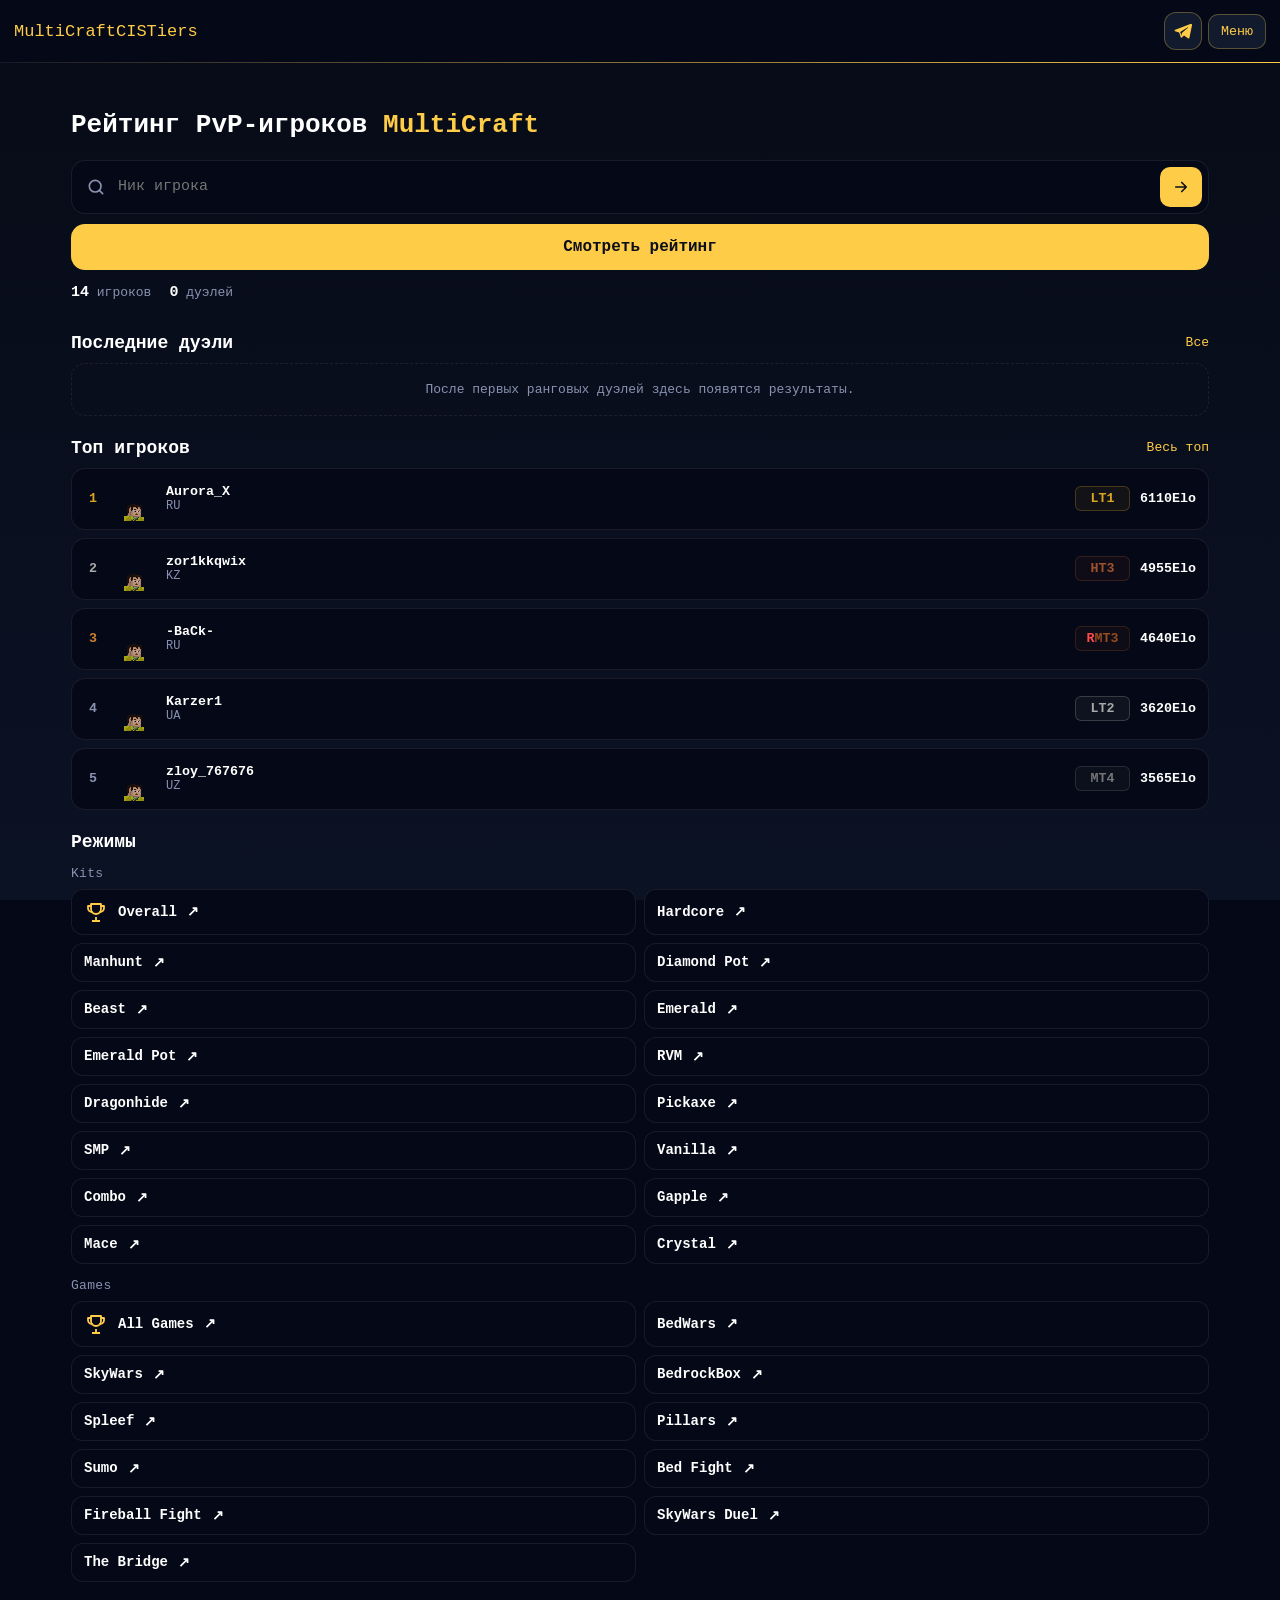
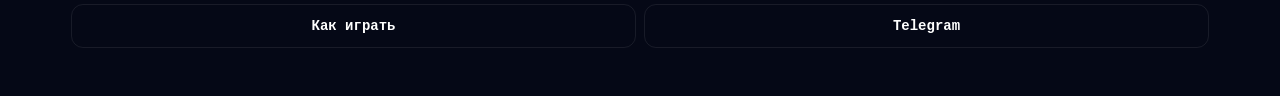
==== commit 0e24f420: "Update index.html" ====
--- a/index.html
+++ b/index.html
@@ -19,7 +19,7 @@
     <meta name="twitter:description" content="Глобальный рейтинг мобильных PVP игроков MultiCraft.">
     <meta name="twitter:image" content="https://zor1kww.github.io/MultiCraftCISTiers/assets/og-image.png">
     <link rel="canonical" href="https://zor1kww.github.io/MultiCraftCISTiers/">
-    <link rel="stylesheet" href="css/style.css?v=3.5.0">
+    <link rel="stylesheet" href="css/style.css?v=3.6.0">
     <script type="application/ld+json">
     {
         "@context": "https://schema.org",
@@ -76,10 +76,11 @@
 
 <div class="sidebar" id="sidebar">
     <h3>Навигация</h3>
-    <a href="#" onclick="switchTab('mainPage')">Главная</a>
-    <a href="#" onclick="switchTab('duelsTab')">Дуэли</a>
-    <a href="#" onclick="switchTab('testingTab')">Как играть</a>
-    <a href="#" onclick="switchTab('otherInfoTab')">Другая информация</a>
+    <a href="#" onclick="switchTab('mainPage'); return false;">Главная</a>
+    <a href="#" onclick="switchTab('boardTab'); return false;">Рейтинг</a>
+    <a href="#" onclick="switchTab('duelsTab'); return false;">Дуэли</a>
+    <a href="#" onclick="switchTab('testingTab'); return false;">Как играть</a>
+    <a href="#" onclick="switchTab('otherInfoTab'); return false;">Другая информация</a>
     <a href="https://t.me/MultiCraftCISTiers" target="_blank">Telegram</a>
     
     <div class="theme-toggle-container">
@@ -89,7 +90,7 @@
 </div>
 
 <header class="header">
-    <div class="logo">MultiCraftCISTiers</div>
+    <div class="logo" onclick="navigate('')" style="cursor:pointer;">MultiCraftCISTiers</div>
     <div class="header-right">
         <a class="tg-icon-btn" href="https://t.me/MultiCraftCISTiers" target="_blank" rel="noopener" aria-label="Telegram-канал">
             <svg width="20" height="20" viewBox="0 0 24 24" fill="currentColor"><path d="M21.6 3.4 2.8 10.6c-1.3.5-1.3 1.3-.2 1.6l4.8 1.5 1.8 5.6c.2.6.1.8.7.8.5 0 .7-.2 1-.5l2.3-2.3 4.8 3.5c.9.5 1.5.2 1.7-.8l3.1-14.8c.3-1.2-.5-1.8-1.2-1.4ZM8.6 13.2l9.1-5.7c.4-.3.8-.1.5.2l-7.5 6.8-.3 3.2-1.8-4.5Z"/></svg>
@@ -99,87 +100,61 @@
 </header>
 
 <div class="main-page" id="mainPage" style="display: block;">
+    <div id="homeScreen">
     <section class="home-hero" id="homeHero" aria-labelledby="homeHeroTitle">
-        <div class="home-hero-content">
-            <div class="home-kicker"><span class="home-status-dot"></span>Мобильный PvP · Ранговые дуэли</div>
-            <h1 id="homeHeroTitle">ТВОЙ БОЙ.<br><span>ТВОЕ МЕСТО В ТОПЕ.</span></h1>
-            <p>Сражайся в любимых китах, повышай Elo и докажи свой уровень среди игроков MultiCraft CIS.</p>
-
-            <form class="home-search" id="homeSearchForm" onsubmit="submitHomeSearch(event)" role="search">
-                <svg width="22" height="22" viewBox="0 0 24 24" fill="none" aria-hidden="true"><circle cx="11" cy="11" r="7" stroke="currentColor" stroke-width="2"/><path d="M20 20l-4-4" stroke="currentColor" stroke-width="2" stroke-linecap="round"/></svg>
-                <input type="search" id="homeSearchInput" placeholder="Найти игрока по нику" aria-label="Найти игрока по нику" autocomplete="off">
-                <button type="submit">Найти</button>
-            </form>
-
-            <div class="home-actions">
-                <button type="button" class="home-primary-btn" onclick="scrollToLeaderboard()">Открыть рейтинг <span aria-hidden="true">→</span></button>
-                <a class="home-secondary-btn" href="classic.html">PTS-тестирование</a>
-            </div>
-
-            <div class="home-stats" aria-label="Статистика рейтинга">
-                <div class="home-stat"><strong id="homeDuelsCount">—</strong><span>Дуэлей</span></div>
-                <div class="home-stat"><strong id="homePlayersCount">—</strong><span>Игроков</span></div>
-                <div class="home-stat"><strong id="homeKitsCount">—</strong><span>Режимов</span></div>
-            </div>
-        </div>
-
-        <div class="home-hero-visual" aria-hidden="true">
-            <div class="home-visual-orbit home-visual-orbit-one"></div>
-            <div class="home-visual-orbit home-visual-orbit-two"></div>
-            <div class="home-feature-player">
-                <div class="home-feature-label"><span>Рейтинг активен</span><strong>ELO</strong></div>
-                <img class="home-feature-skin" src="assets/skins/default_bust.png" alt="" onerror="this.style.display='none';">
-                <div class="home-feature-footer"><span>Побеждай.</span><span>Поднимайся.</span></div>
-            </div>
-            <div class="home-floating-kit home-floating-kit-one"><img src="assets/logos/rvm.png" alt="" onerror="this.style.display='none';"><span>RVM</span></div>
-            <div class="home-floating-kit home-floating-kit-two"><img src="assets/logos/smp.png" alt="" onerror="this.style.display='none';"><span>SMP</span></div>
-            <div class="home-floating-rank"><small>Твой следующий ранг</small><strong>HT1</strong></div>
-        </div>
+        <h1 id="homeHeroTitle">Рейтинг PvP-игроков <span>MultiCraft</span></h1>
+
+        <form class="home-search" id="homeSearchForm" onsubmit="submitHomeSearch(event)" role="search">
+            <svg width="20" height="20" viewBox="0 0 24 24" fill="none" aria-hidden="true"><circle cx="11" cy="11" r="7" stroke="currentColor" stroke-width="2"/><path d="M20 20l-4-4" stroke="currentColor" stroke-width="2" stroke-linecap="round"/></svg>
+            <input type="search" id="homeSearchInput" placeholder="Ник игрока" aria-label="Найти игрока по нику" autocomplete="off">
+            <button type="submit" aria-label="Найти"><svg width="18" height="18" viewBox="0 0 24 24" fill="none" aria-hidden="true"><path d="M5 12h14M13 6l6 6-6 6" stroke="currentColor" stroke-width="2.2" stroke-linecap="round" stroke-linejoin="round"/></svg></button>
+        </form>
+
+        <button type="button" class="home-primary-btn" onclick="navigate('rating')">Смотреть рейтинг</button>
+        <div class="home-stats"><span><strong id="homePlayersCount">0</strong> игроков</span><span><strong id="homeDuelsCount">0</strong> дуэлей</span></div>
     </section>
 
     <section class="home-section" id="homeActivity" aria-labelledby="homeActivityTitle">
         <div class="home-section-header">
-            <div><span class="home-section-label">В реальном времени</span><h2 id="homeActivityTitle">Последние дуэли</h2></div>
-            <button type="button" class="home-text-btn" onclick="switchTab('duelsTab')">Все дуэли <span aria-hidden="true">→</span></button>
-        </div>
-        <div class="home-results-list" id="homeRecentDuels"><div class="home-loading">Загрузка последних дуэлей...</div></div>
+            <h2 id="homeActivityTitle">Последние дуэли</h2>
+            <button type="button" class="home-text-btn" onclick="switchTab('duelsTab')">Все</button>
+        </div>
+        <div class="home-results-list" id="homeRecentDuels"></div>
     </section>
 
     <section class="home-section" id="homeLeaders" aria-labelledby="homeLeadersTitle">
         <div class="home-section-header">
-            <div><span class="home-section-label">Main Overall</span><h2 id="homeLeadersTitle">Лидеры рейтинга</h2></div>
-            <button type="button" class="home-text-btn" onclick="openHomeMode('kits', 'all')">Весь топ <span aria-hidden="true">→</span></button>
-        </div>
-        <div class="home-leaders-list" id="homeTopPlayers"><div class="home-loading">Загрузка рейтинга...</div></div>
+            <h2 id="homeLeadersTitle">Топ игроков</h2>
+            <button type="button" class="home-text-btn" onclick="openHomeMode('kits', 'all')">Весь топ</button>
+        </div>
+        <div class="home-leaders-list" id="homeTopPlayers"></div>
     </section>
 
     <section class="home-section home-modes-section" id="homeModes" aria-labelledby="homeModesTitle">
-        <div class="home-section-header">
-            <div><span class="home-section-label">Выбери дисциплину</span><h2 id="homeModesTitle">Режимы</h2></div>
-        </div>
-        <div class="home-mode-group">
-            <h3>Kits <span>Main + Sub</span></h3>
-            <div class="home-mode-grid" id="homeKitsGrid"></div>
-        </div>
-        <div class="home-mode-group">
-            <h3>Games <span>Мини-игры</span></h3>
-            <div class="home-mode-grid" id="homeGamesGrid"></div>
-        </div>
+        <div class="home-section-header"><h2 id="homeModesTitle">Режимы</h2></div>
+        <h3 class="home-group-title">Kits</h3>
+        <div class="home-mode-grid" id="homeKitsGrid"></div>
+        <h3 class="home-group-title">Games</h3>
+        <div class="home-mode-grid" id="homeGamesGrid"></div>
     </section>
 
-    <section class="home-start" aria-labelledby="homeStartTitle">
-        <div><span class="home-section-label">Готов к первой дуэли?</span><h2 id="homeStartTitle">Войди в игру и начни подъем.</h2><p>Результат засчитывается автоматически, а рейтинг обновляется после каждого боя.</p></div>
-        <div class="home-start-actions">
-            <button type="button" class="home-primary-btn" onclick="switchTab('testingTab')">Как начать <span aria-hidden="true">→</span></button>
-            <a class="home-secondary-btn" href="https://t.me/MultiCraftCISTiers" target="_blank" rel="noopener">Telegram</a>
-        </div>
-    </section>
-
-    <div class="hero" id="leaderboard">
+    <div class="home-footer-actions">
+        <button type="button" class="home-ghost-btn" onclick="switchTab('testingTab')">Как играть</button>
+        <a class="home-ghost-btn" href="https://t.me/MultiCraftCISTiers" target="_blank" rel="noopener">Telegram</a>
+    </div>
+</div>
+
+<div id="boardScreen" hidden>
+<div class="hero" id="leaderboard">
+        <div class="board-top">
+        <button type="button" class="back-btn" onclick="navigate('')" aria-label="На главную">
+            <svg width="18" height="18" viewBox="0 0 24 24" fill="none"><path d="M15 6l-6 6 6 6" stroke="currentColor" stroke-width="2.2" stroke-linecap="round" stroke-linejoin="round"/></svg>
+        </button>
         <nav class="sys-tabs" aria-label="Система рейтинга">
             <a class="sys-tab active" href="index.html" aria-current="page">Elo</a>
             <a class="sys-tab" href="classic.html">PTS</a>
         </nav>
+        </div>
 
         <div class="ctrl-row">
             <div class="seg" role="group" aria-label="Тип рейтинга">
@@ -204,7 +179,8 @@
         <h2 class="section-title" id="tableSubtitle">OVERALL LEADERBOARD</h2>
         <div class="players-list" id="playersList"></div>
     </div>
-</div>
+</div><!-- /boardScreen -->
+</div><!-- /mainPage -->
 
 <!-- ============================================================
      ВКЛАДКА "ДУЭЛИ" — глобальный лог всех дуэлей по всем игрокам
@@ -942,8 +918,8 @@
     <button type="button" class="sheet-done" onclick="closeFilterSheet()">Готово</button>
 </div>
 
-<script src="js/config.js?v=3.5.0"></script>
-<script src="js/demo-data.js?v=3.5.0"></script>
-<script src="js/main.js?v=3.5.0"></script>
+<script src="js/config.js?v=3.6.0"></script>
+<script src="js/demo-data.js?v=3.6.0"></script>
+<script src="js/main.js?v=3.6.0"></script>
 </body>
 </html>
--- a/css/style.css
+++ b/css/style.css
@@ -2013,3 +2013,131 @@
 .header-right { flex: 0 0 auto; }
 .tg-icon-btn { width: 38px; height: 38px; margin-right: 6px; }
 .menu-btn { padding: 9px 12px; }
+
+
+/* ==========================================
+   ГЛАВНАЯ СТРАНИЦА
+   ========================================== */
+.main-page {
+    --home-accent: #bffa00;
+    --home-accent-soft: #fbff85;
+    --home-hero-bg: #0c1202;
+    --home-panel: rgba(15, 23, 41, .78);
+    --home-panel-hover: #131d33;
+    --home-line: rgba(255, 255, 255, .09);
+}
+
+#leaderboard { scroll-margin-top: 76px; }
+
+[data-theme="light"] .main-page {
+    --home-panel: rgba(255, 255, 255, .88);
+    --home-panel-hover: #f1f5f9;
+}
+
+@media (max-width: 560px) {
+    .main-page { padding: 14px 12px; }
+    .home-hero { border-radius: 22px; }
+    .home-hero-content { padding: 28px 20px 24px; }
+    .home-kicker { margin-bottom: 18px; font-size: 10px; }
+    .home-hero h1 { font-size: 37px; letter-spacing: -1px; }
+    .home-hero-content > p { margin: 18px 0 22px; font-size: 14px; }
+    .home-search { min-height: 54px; padding-left: 14px; gap: 9px; }
+    .home-search button { min-width: 76px; }
+    .home-search input { font-size: 13px; }
+    .home-actions { display: grid; grid-template-columns: 1fr 1fr; gap: 8px; }
+    .home-primary-btn, .home-secondary-btn { min-width: 0; padding: 11px 12px; gap: 8px; font-size: 12px; }
+    .home-stats { margin-top: 26px; padding-top: 20px; }
+    .home-stat + .home-stat { padding-left: 14px; }
+    .home-stat strong { font-size: 21px; }
+    .home-section { margin-top: 38px; }
+    .home-section-header { align-items: center; gap: 8px; }
+    .home-section-header h2, .home-start h2 { font-size: 23px; }
+    .home-section-label { font-size: 9px; }
+    .home-text-btn { font-size: 11px; }
+    .home-results-list, .home-leaders-list { border-radius: 16px; }
+    .home-result-row { gap: 11px; min-height: 86px; padding: 13px 12px; }
+    .home-result-kit { width: 40px; height: 40px; flex-basis: 40px; }
+    .home-result-kit img { width: 28px; height: 28px; }
+    .home-result-names { gap: 4px; font-size: 11px; }
+    .home-player-link { max-width: 100%; font-size: 12px; overflow-wrap: anywhere; }
+    .home-result-meta { font-size: 9px; }
+    .home-result-rank { min-width: 50px; padding: 7px 6px; }
+    .home-result-rank strong { font-size: 13px; }
+    .home-leader-row { gap: 9px; min-height: 80px; padding: 10px 12px; }
+    .home-leader-position { width: 20px; flex-basis: 20px; font-size: 16px; }
+    .home-leader-skin { width: 42px; height: 52px; flex-basis: 42px; }
+    .home-leader-info strong { font-size: 13px; }
+    .home-leader-tier .tier-badge { min-width: 45px; padding: 3px 6px; font-size: 12px; }
+    .home-leader-elo { min-width: 54px; flex-direction: column; align-items: flex-end; gap: 2px; }
+    .home-leader-elo strong { font-size: 15px; }
+    .home-leader-elo span { font-size: 10px; }
+    .home-mode-grid { gap: 8px; }
+    .home-mode-card { min-height: 80px; gap: 10px; padding: 14px 12px; border-radius: 14px; }
+    .home-mode-card img { width: 32px; height: 32px; flex-basis: 32px; }
+    .home-mode-card > span:not(.home-mode-arrow) { font-size: 12px; }
+    .home-mode-arrow { display: none; }
+    .home-start { gap: 22px; margin-top: 40px; padding: 24px 20px; }
+    .home-start-actions { width: 100%; }
+    .home-start-actions > * { flex: 1; }
+}
+
+
+/* ==========================================
+   Главная (v6): спокойная, в палитре сайта (золото), без декора
+   ========================================== */
+.home-hero { padding: 26px 16px 10px; }
+.home-hero h1 { margin: 0 0 18px; font-size: 26px; line-height: 1.25; font-weight: bold; color: var(--text-main); }
+.home-hero h1 span { color: var(--accent); }
+.home-search { display: flex; align-items: center; gap: 8px; padding: 6px 6px 6px 14px; margin-bottom: 10px; background: var(--bg-solid); border: 1px solid var(--border-color); border-radius: 14px; color: var(--text-muted); }
+.home-search:focus-within { border-color: var(--accent); }
+.home-search input { flex: 1; min-width: 0; padding: 10px 4px; border: 0; background: transparent; color: var(--text-main); font-family: inherit; font-size: 15px; outline: none; }
+.home-search button { display: inline-flex; align-items: center; justify-content: center; width: 42px; height: 40px; border: 0; border-radius: 10px; background: var(--accent); color: #0b0f1c; cursor: pointer; }
+.home-primary-btn { width: 100%; padding: 14px; border: 0; border-radius: 14px; background: var(--accent); color: #0b0f1c; font-family: inherit; font-size: 16px; font-weight: bold; cursor: pointer; }
+.home-stats { display: flex; gap: 18px; margin-top: 14px; font-size: 13px; color: var(--text-muted); }
+.home-stats strong { color: var(--text-main); font-size: 15px; }
+
+.home-section { padding: 22px 16px 0; }
+.home-section-header { display: flex; align-items: center; justify-content: space-between; margin-bottom: 10px; }
+.home-section-header h2 { margin: 0; font-size: 18px; color: var(--text-main); }
+.home-text-btn { border: 0; background: transparent; color: var(--accent); font-family: inherit; font-size: 13px; cursor: pointer; }
+.home-empty { padding: 18px; text-align: center; font-size: 13px; color: var(--text-muted); border: 1px dashed var(--border-color); border-radius: 14px; }
+
+.home-results-list, .home-leaders-list { display: flex; flex-direction: column; gap: 8px; }
+.home-result-row { display: flex; align-items: center; gap: 12px; padding: 10px 12px; background: var(--bg-solid); border: 1px solid var(--border-color); border-radius: 14px; }
+.home-result-kit { flex: 0 0 34px; height: 34px; display: flex; align-items: center; justify-content: center; }
+.home-result-kit img { max-width: 100%; max-height: 100%; object-fit: contain; }
+.home-result-main { flex: 1; min-width: 0; }
+.home-result-names { display: flex; align-items: center; gap: 6px; min-width: 0; font-size: 14px; color: var(--text-muted); }
+.home-player-link { max-width: 100%; padding: 0; border: 0; background: transparent; color: var(--text-main); font-family: inherit; font-size: 14px; font-weight: bold; overflow: hidden; text-overflow: ellipsis; white-space: nowrap; cursor: pointer; }
+.home-player-link-muted { color: var(--text-muted); font-weight: normal; }
+.home-result-meta { margin-top: 2px; font-size: 12px; color: var(--text-muted); }
+.home-result-rank { display: flex; flex-direction: column; align-items: center; min-width: 46px; padding: 4px 8px; border: 1px solid; border-radius: 10px; }
+.home-result-rank strong { font-size: 14px; }
+.home-result-rank span { font-size: 11px; opacity: .85; }
+
+.home-leader-row { display: flex; align-items: center; gap: 10px; width: 100%; padding: 8px 12px; background: var(--bg-solid); border: 1px solid var(--border-color); border-radius: 14px; color: var(--text-main); font-family: inherit; text-align: left; cursor: pointer; }
+.home-leader-position { flex: 0 0 18px; font-weight: bold; color: var(--text-muted); text-align: center; }
+.home-leader-position-1 { color: #daa520; }
+.home-leader-position-2 { color: #a9a9a9; }
+.home-leader-position-3 { color: #cd7f32; }
+.home-leader-skin { flex: 0 0 44px; width: 44px; height: 44px; object-fit: contain; object-position: center bottom; image-rendering: pixelated; }
+.home-leader-info { flex: 1; min-width: 0; display: flex; flex-direction: column; }
+.home-leader-info strong { overflow: hidden; text-overflow: ellipsis; white-space: nowrap; }
+.home-leader-info span { font-size: 12px; color: var(--text-muted); }
+.home-leader-elo { font-weight: bold; min-width: 44px; text-align: right; }
+
+.home-group-title { margin: 14px 0 8px; font-size: 13px; font-weight: normal; letter-spacing: .3px; color: var(--text-muted); }
+.home-mode-grid { display: grid; grid-template-columns: repeat(2, minmax(0, 1fr)); gap: 8px; }
+.home-mode-card { display: flex; align-items: center; gap: 10px; padding: 10px 12px; background: var(--bg-solid); border: 1px solid var(--border-color); border-radius: 12px; color: var(--text-main); font-family: inherit; font-size: 14px; font-weight: bold; text-align: left; cursor: pointer; }
+.home-mode-card:hover { border-color: var(--accent); }
+.home-mode-card img, .home-mode-card svg { flex: 0 0 24px; width: 24px; height: 24px; object-fit: contain; color: var(--accent); }
+.home-mode-card span { overflow: hidden; text-overflow: ellipsis; white-space: nowrap; }
+
+.home-footer-actions { display: flex; gap: 8px; padding: 22px 16px 28px; }
+.home-ghost-btn { flex: 1; padding: 13px; border: 1px solid var(--border-color); border-radius: 12px; background: transparent; color: var(--text-main); font-family: inherit; font-size: 14px; font-weight: bold; text-align: center; text-decoration: none; cursor: pointer; }
+
+/* Экран рейтинга: кнопка "назад" рядом с вкладками Elo | PTS */
+.board-top { display: flex; align-items: center; gap: 12px; margin-bottom: 12px; }
+.board-top .sys-tabs { flex: 1; margin: 0; }
+.back-btn { flex: 0 0 38px; height: 38px; display: inline-flex; align-items: center; justify-content: center; border: 1px solid var(--border-color); border-radius: 12px; background: var(--bg-solid); color: var(--text-main); cursor: pointer; }
+#boardScreen[hidden], #homeScreen[hidden] { display: none; }
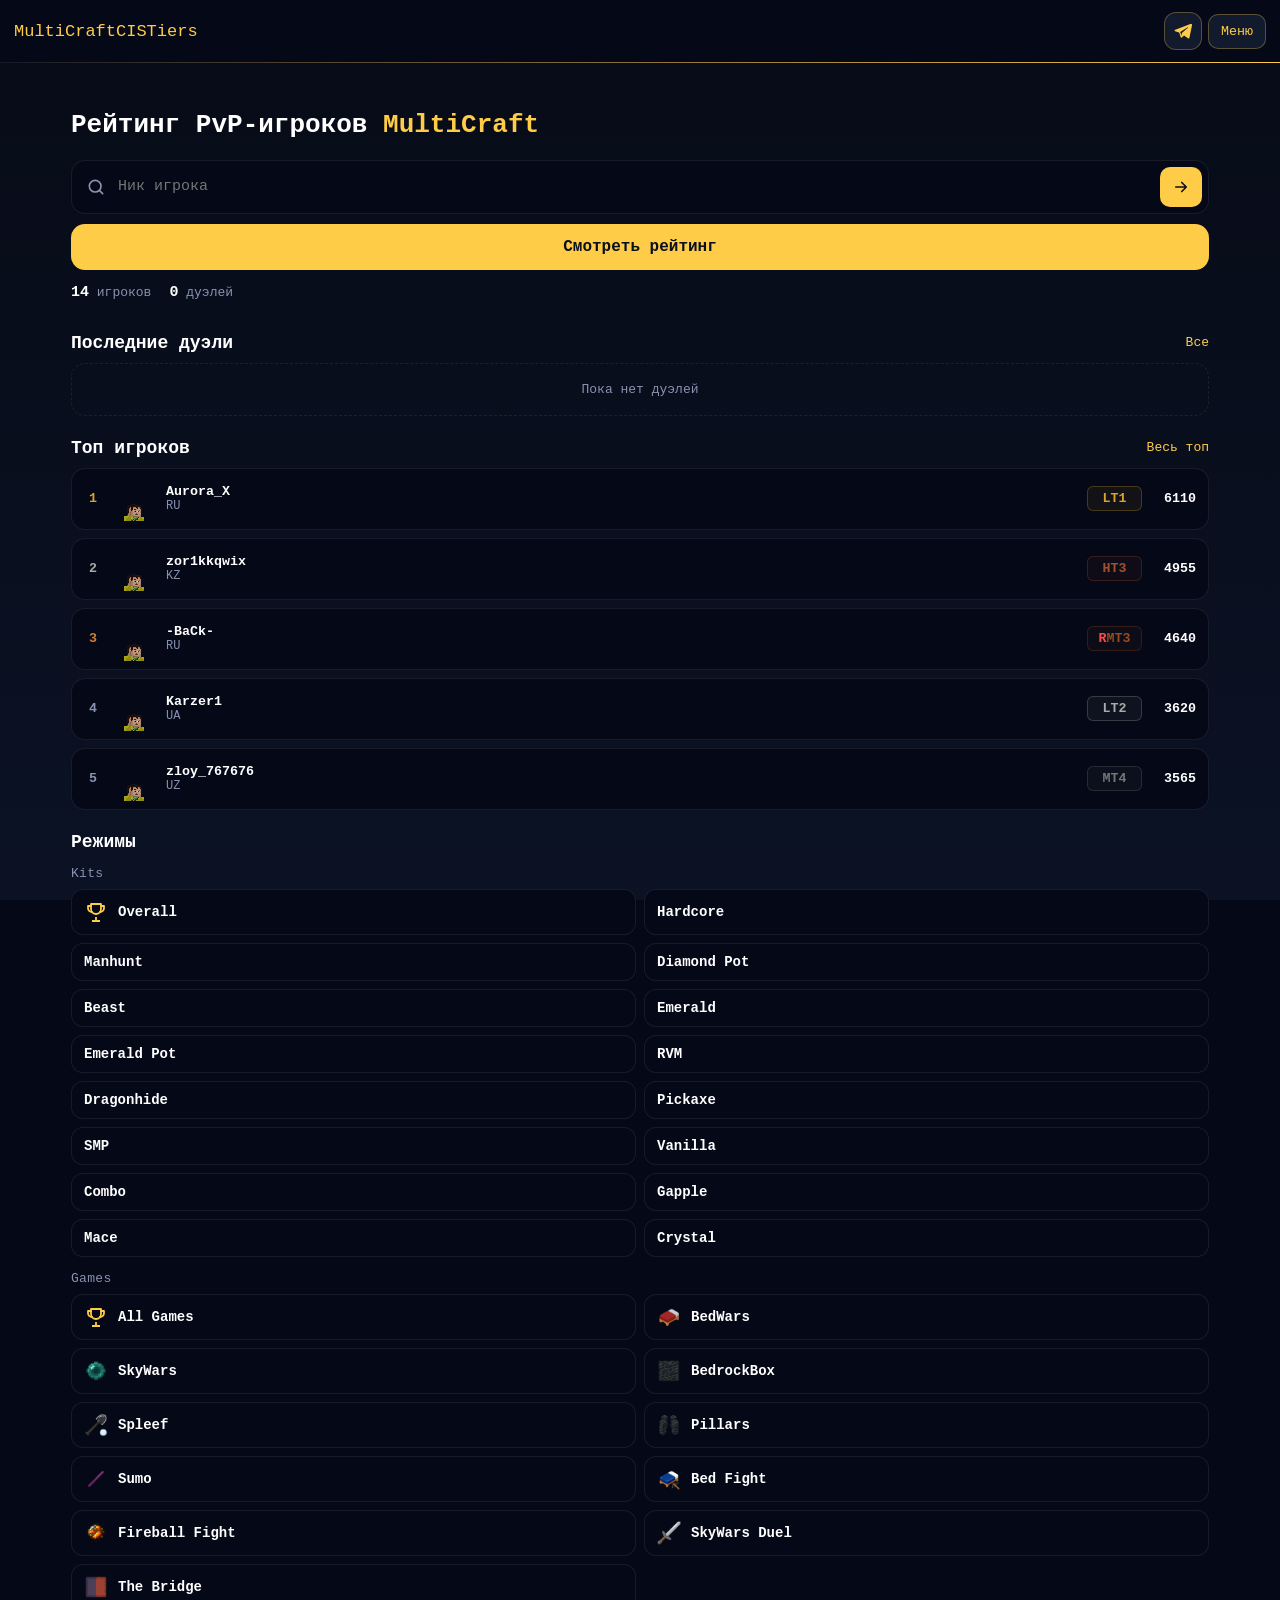
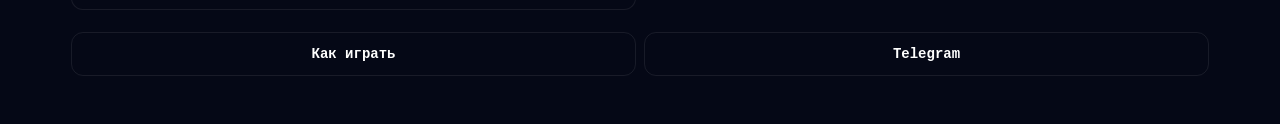
==== commit 14a810e2: "Update index.html" ====
--- a/index.html
+++ b/index.html
@@ -2,13 +2,14 @@
 <html lang="ru">
 <head>
     <meta charset="UTF-8">
-    <meta name="viewport" content="width=device-width, initial-scale=1.0, maximum-scale=1.0, user-scalable=no">
+    <meta name="viewport" content="width=device-width, initial-scale=1.0">
     <meta name="yandex-verification" content="9fd64b1c1badb957" />
     <title>MultiCraftCISTiers — Лидерборд PVP для мобильных игроков</title>
     <meta name="description" content="Официальный рейтинг мобильных игроков MultiCraft PVP. Проверь свой уровень, участвуй в тирах, занимай топовые позиции.">
     <meta name="keywords" content="MultiCraft PVP, лидерборд, тиры, мобильные игроки, MultiCraft, рейтинг, Hardcore, Manhunt">
     <meta name="author" content="MultiCraftCISTiers">
     <meta name="theme-color" content="#070b17">
+    <link rel="icon" href="data:image/svg+xml,%3Csvg xmlns='http://www.w3.org/2000/svg' viewBox='0 0 64 64'%3E%3Crect width='64' height='64' rx='12' fill='%23070b17'/%3E%3Cpath d='M13 20l10 9 9-17 9 17 10-9-5 29H18z' fill='%23f5c542'/%3E%3C/svg%3E">
     <meta property="og:title" content="MultiCraftCISTiers — PVP Leaderboard">
     <meta property="og:description" content="Глобальный рейтинг мобильных PVP игроков MultiCraft. Узнай свой рейтинг и соревнуйся с лучшими.">
     <meta property="og:image" content="https://zor1kww.github.io/MultiCraftCISTiers/assets/og-image.png">
@@ -19,7 +20,7 @@
     <meta name="twitter:description" content="Глобальный рейтинг мобильных PVP игроков MultiCraft.">
     <meta name="twitter:image" content="https://zor1kww.github.io/MultiCraftCISTiers/assets/og-image.png">
     <link rel="canonical" href="https://zor1kww.github.io/MultiCraftCISTiers/">
-    <link rel="stylesheet" href="css/style.css?v=3.6.0">
+    <link rel="stylesheet" href="css/style.css?v=4.1.0">
     <script type="application/ld+json">
     {
         "@context": "https://schema.org",
@@ -54,13 +55,13 @@
         </div>
         <div class="modal-body">
             <div class="modal-grid">
-                <div class="modal-block">
-                    <h4>Main Tiers</h4>
+                <div class="modal-block" id="modalMainBlock">
+                    <h4 id="modalMainTitle">Main Tiers</h4>
                     <div id="modalMainRows"></div>
                     <div class="modal-block-footer" id="modalMainTotal">Всего Elo за Main: 0</div>
                 </div>
-                <div class="modal-block">
-                    <h4>Sub Tiers</h4>
+                <div class="modal-block" id="modalSubBlock">
+                    <h4 id="modalSubTitle">Sub Tiers</h4>
                     <div id="modalSubRows"></div>
                     <div class="modal-block-footer" id="modalSubTotal">Всего Elo за Sub: 0</div>
                 </div>
@@ -110,7 +111,7 @@
             <button type="submit" aria-label="Найти"><svg width="18" height="18" viewBox="0 0 24 24" fill="none" aria-hidden="true"><path d="M5 12h14M13 6l6 6-6 6" stroke="currentColor" stroke-width="2.2" stroke-linecap="round" stroke-linejoin="round"/></svg></button>
         </form>
 
-        <button type="button" class="home-primary-btn" onclick="navigate('rating')">Смотреть рейтинг</button>
+        <button type="button" class="home-primary-btn" onclick="openRating('kits', 'all')">Смотреть рейтинг</button>
         <div class="home-stats"><span><strong id="homePlayersCount">0</strong> игроков</span><span><strong id="homeDuelsCount">0</strong> дуэлей</span></div>
     </section>
 
@@ -150,23 +151,16 @@
         <button type="button" class="back-btn" onclick="navigate('')" aria-label="На главную">
             <svg width="18" height="18" viewBox="0 0 24 24" fill="none"><path d="M15 6l-6 6 6 6" stroke="currentColor" stroke-width="2.2" stroke-linecap="round" stroke-linejoin="round"/></svg>
         </button>
-        <nav class="sys-tabs" aria-label="Система рейтинга">
-            <a class="sys-tab active" href="index.html" aria-current="page">Elo</a>
-            <a class="sys-tab" href="classic.html">PTS</a>
+        <nav class="rating-tabs" aria-label="Система рейтинга">
+            <button type="button" class="rating-tab active" data-rating="kits" aria-pressed="true" onclick="setRatingSystem('kits')">Kits</button>
+            <button type="button" class="rating-tab" data-rating="games" aria-pressed="false" onclick="setRatingSystem('games')">Games</button>
         </nav>
-        </div>
-
-        <div class="ctrl-row">
-            <div class="seg" role="group" aria-label="Тип рейтинга">
-                <button type="button" class="seg-btn active" data-elo-mode="kits" aria-pressed="true" onclick="setEloMode('kits')">Kits</button>
-                <button type="button" class="seg-btn" data-elo-mode="games" aria-pressed="false" onclick="setEloMode('games')">Games</button>
-            </div>
-            <button type="button" class="icon-btn" id="searchToggle" aria-label="Поиск игрока" onclick="toggleSearch()">
+        <button type="button" class="icon-btn" id="searchToggle" aria-label="Поиск игрока" onclick="toggleSearch()">
                 <svg width="18" height="18" viewBox="0 0 24 24" fill="none"><circle cx="11" cy="11" r="7" stroke="currentColor" stroke-width="2"/><path d="M20 20l-4-4" stroke="currentColor" stroke-width="2" stroke-linecap="round"/></svg>
             </button>
-            <button type="button" class="filter-btn" id="filterBtn" onclick="openFilterSheet()">
+        <button type="button" class="filter-btn" id="filterBtn" aria-label="Фильтры" onclick="openFilterSheet()">
                 <svg width="16" height="16" viewBox="0 0 24 24" fill="none"><path d="M4 6h16M7 12h10M10 18h4" stroke="currentColor" stroke-width="2" stroke-linecap="round"/></svg>
-                <span>Фильтры</span><span class="filter-badge" id="filterBadge" hidden>0</span>
+                <span class="filter-label">Фильтры</span><span class="filter-badge" id="filterBadge" hidden>0</span>
             </button>
         </div>
 
@@ -174,10 +168,27 @@
             <input type="text" id="searchInput" placeholder="Поиск игрока...">
         </div>
 
-        <div class="chips" id="chipsRow" role="tablist" aria-label="Режим или кит"></div>
-
-        <h2 class="section-title" id="tableSubtitle">OVERALL LEADERBOARD</h2>
-        <div class="players-list" id="playersList"></div>
+        <section class="rating-panel" id="kitsPanel" aria-label="Рейтинг Kits PTS">
+            <div class="chips" id="kitsChipsRow" role="tablist" aria-label="Кит"></div>
+            <div class="board-heading">
+                <span class="player-count-badge" id="kitsPlayerCount" title="Игроков в текущем списке">
+                    <svg width="14" height="14" viewBox="0 0 24 24" fill="none" aria-hidden="true"><path d="M16 20v-2a4 4 0 0 0-4-4H6a4 4 0 0 0-4 4v2M9 10a4 4 0 1 0 0-8 4 4 0 0 0 0 8ZM22 20v-2a4 4 0 0 0-3-3.87M16 2.13a4 4 0 0 1 0 7.75" stroke="currentColor" stroke-width="2" stroke-linecap="round"/></svg>
+                    <strong>0</strong>
+                </span>
+            </div>
+            <div class="players-list" id="kitsPlayersList"></div>
+        </section>
+
+        <section class="rating-panel" id="gamesPanel" aria-label="Рейтинг Games Elo" hidden>
+            <div class="chips" id="gamesChipsRow" role="tablist" aria-label="Игра"></div>
+            <div class="board-heading">
+                <span class="player-count-badge" id="gamesPlayerCount" title="Игроков в текущем списке">
+                    <svg width="14" height="14" viewBox="0 0 24 24" fill="none" aria-hidden="true"><path d="M16 20v-2a4 4 0 0 0-4-4H6a4 4 0 0 0-4 4v2M9 10a4 4 0 1 0 0-8 4 4 0 0 0 0 8ZM22 20v-2a4 4 0 0 0-3-3.87M16 2.13a4 4 0 0 1 0 7.75" stroke="currentColor" stroke-width="2" stroke-linecap="round"/></svg>
+                    <strong>0</strong>
+                </span>
+            </div>
+            <div class="players-list" id="gamesPlayersList"></div>
+        </section>
     </div>
 </div><!-- /boardScreen -->
 </div><!-- /mainPage -->
@@ -908,7 +919,7 @@
 <div class="sheet" id="filterSheet" hidden role="dialog" aria-label="Фильтры">
     <div class="sheet-handle"></div>
     <div class="sheet-title">Фильтры</div>
-    <div class="sheet-label">Регион</div>
+    <div class="sheet-label" id="regionSheetLabel">Регион СНГ</div>
     <div class="chips-wrap" id="regionChips"></div>
     <label class="toggle-row">
         <span>Показывать Retired</span>
@@ -918,8 +929,11 @@
     <button type="button" class="sheet-done" onclick="closeFilterSheet()">Готово</button>
 </div>
 
-<script src="js/config.js?v=3.6.0"></script>
-<script src="js/demo-data.js?v=3.6.0"></script>
-<script src="js/main.js?v=3.6.0"></script>
+<script src="js/config.js?v=4.1.0"></script>
+<script src="js/demo-data.js?v=4.1.0"></script>
+<script src="js/main.js?v=4.1.0"></script>
+<script src="js/classic.js?v=4.1.0"></script>
+<script src="players/players.js?v=4.1.0"></script>
+<script>window.PTS.setPlayers(players);</script>
 </body>
 </html>
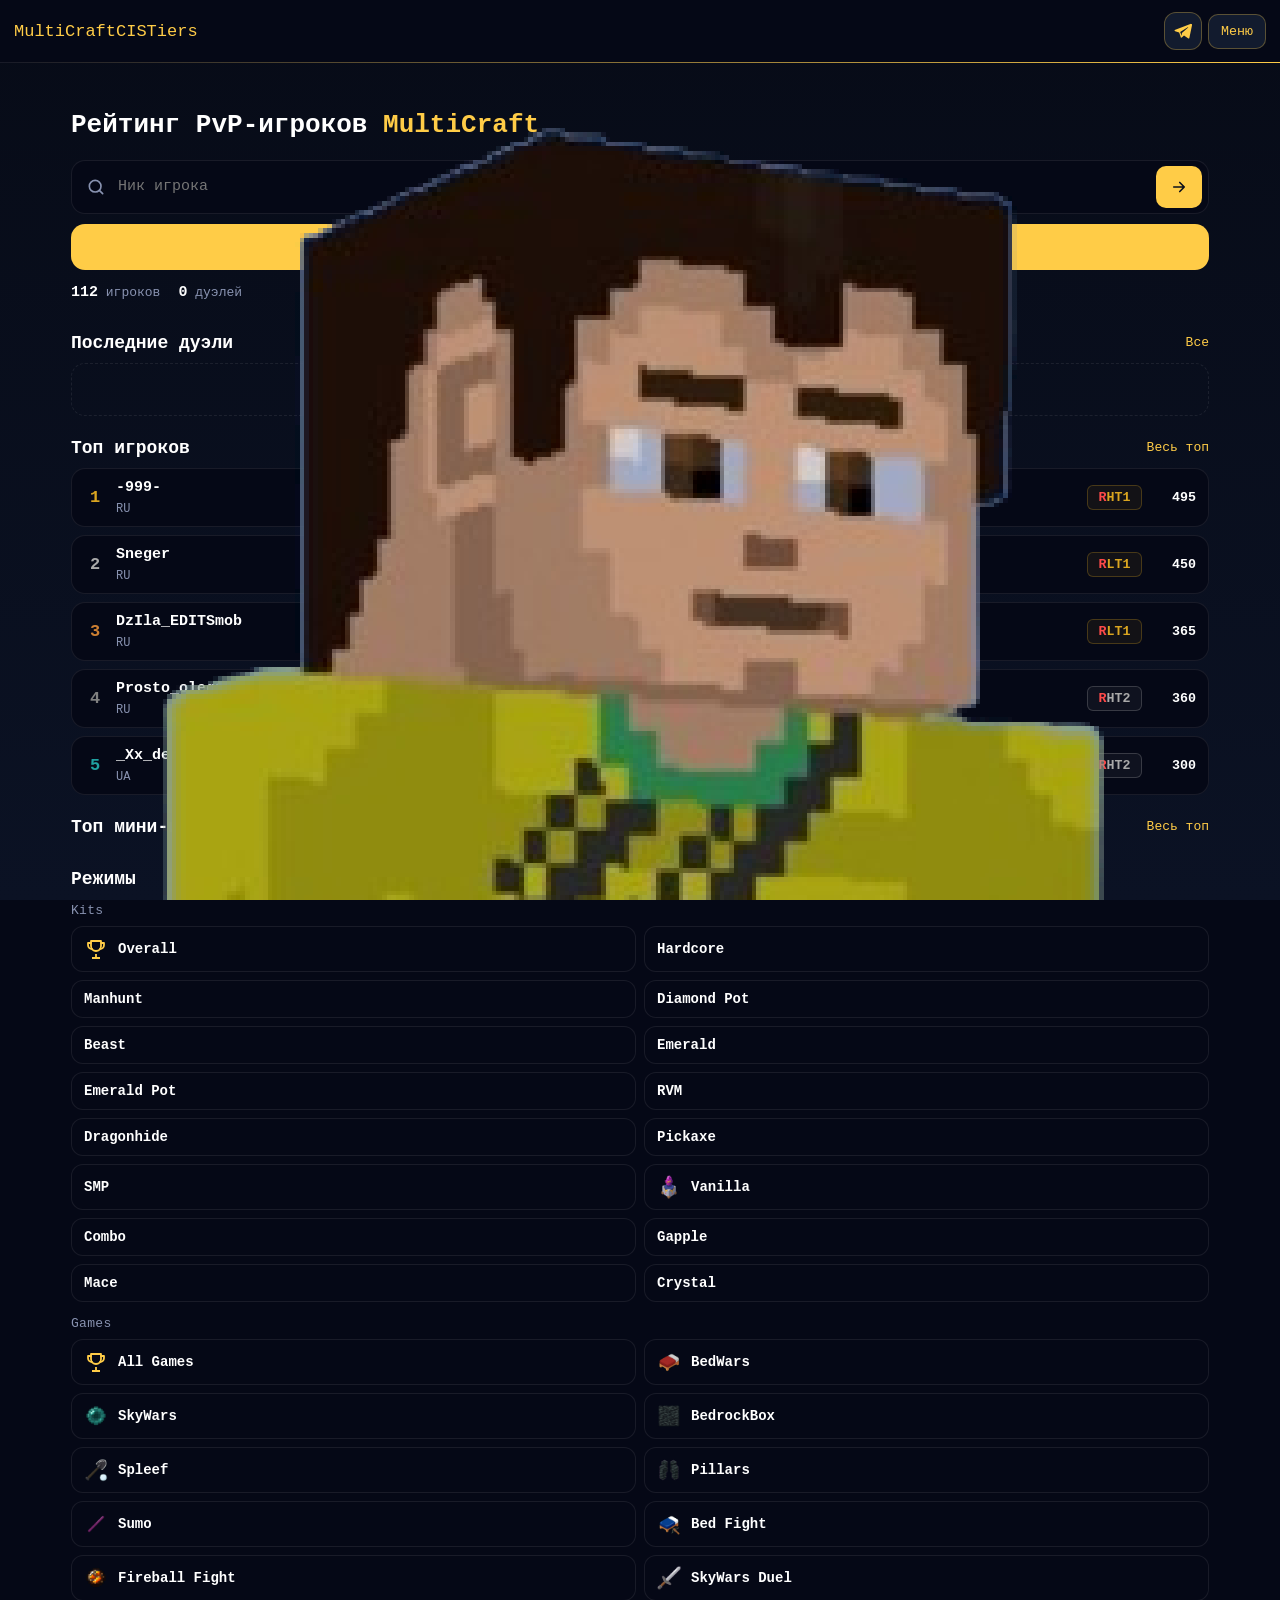
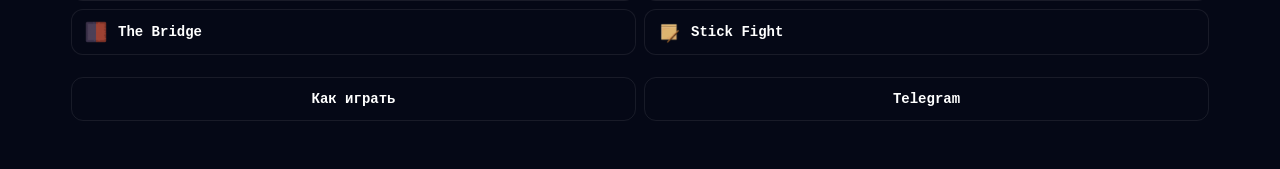
==== commit ecc58a8c: "Update index.html" ====
--- a/index.html
+++ b/index.html
@@ -20,7 +20,7 @@
     <meta name="twitter:description" content="Глобальный рейтинг мобильных PVP игроков MultiCraft.">
     <meta name="twitter:image" content="https://zor1kww.github.io/MultiCraftCISTiers/assets/og-image.png">
     <link rel="canonical" href="https://zor1kww.github.io/MultiCraftCISTiers/">
-    <link rel="stylesheet" href="css/style.css?v=4.1.0">
+    <link rel="stylesheet" href="css/style.css?v=4.2.0">
     <script type="application/ld+json">
     {
         "@context": "https://schema.org",
@@ -105,11 +105,17 @@
     <section class="home-hero" id="homeHero" aria-labelledby="homeHeroTitle">
         <h1 id="homeHeroTitle">Рейтинг PvP-игроков <span>MultiCraft</span></h1>
 
+        <div class="home-search-wrap">
         <form class="home-search" id="homeSearchForm" onsubmit="submitHomeSearch(event)" role="search">
-            <svg width="20" height="20" viewBox="0 0 24 24" fill="none" aria-hidden="true"><circle cx="11" cy="11" r="7" stroke="currentColor" stroke-width="2"/><path d="M20 20l-4-4" stroke="currentColor" stroke-width="2" stroke-linecap="round"/></svg>
-            <input type="search" id="homeSearchInput" placeholder="Ник игрока" aria-label="Найти игрока по нику" autocomplete="off">
-            <button type="submit" aria-label="Найти"><svg width="18" height="18" viewBox="0 0 24 24" fill="none" aria-hidden="true"><path d="M5 12h14M13 6l6 6-6 6" stroke="currentColor" stroke-width="2.2" stroke-linecap="round" stroke-linejoin="round"/></svg></button>
+            <svg class="home-search-icon" width="20" height="20" viewBox="0 0 24 24" fill="none" aria-hidden="true"><circle cx="11" cy="11" r="7" stroke="currentColor" stroke-width="2"/><path d="M20 20l-4-4" stroke="currentColor" stroke-width="2" stroke-linecap="round"/></svg>
+            <input type="text" id="homeSearchInput" placeholder="Ник игрока" aria-label="Найти игрока по нику" autocomplete="off" autocapitalize="off" spellcheck="false" enterkeyhint="search" oninput="homeSearchTyping(this.value)">
+            <button type="button" class="home-search-clear" id="homeSearchClear" aria-label="Очистить" onclick="clearHomeSearch()" hidden>
+                <svg width="14" height="14" viewBox="0 0 24 24" fill="none" aria-hidden="true"><path d="M6 6l12 12M18 6L6 18" stroke="currentColor" stroke-width="2.6" stroke-linecap="round"/></svg>
+            </button>
+            <button type="submit" class="home-search-go" aria-label="Найти"><svg width="18" height="18" viewBox="0 0 24 24" fill="none" aria-hidden="true"><path d="M5 12h14M13 6l6 6-6 6" stroke="currentColor" stroke-width="2.2" stroke-linecap="round" stroke-linejoin="round"/></svg></button>
         </form>
+        <div class="home-search-results" id="homeSearchResults" hidden></div>
+        </div>
 
         <button type="button" class="home-primary-btn" onclick="openRating('kits', 'all')">Смотреть рейтинг</button>
         <div class="home-stats"><span><strong id="homePlayersCount">0</strong> игроков</span><span><strong id="homeDuelsCount">0</strong> дуэлей</span></div>
@@ -129,6 +135,14 @@
             <button type="button" class="home-text-btn" onclick="openHomeMode('kits', 'all')">Весь топ</button>
         </div>
         <div class="home-leaders-list" id="homeTopPlayers"></div>
+    </section>
+
+    <section class="home-section" id="homeGameLeaders" aria-labelledby="homeGameLeadersTitle">
+        <div class="home-section-header">
+            <h2 id="homeGameLeadersTitle">Топ мини-игр</h2>
+            <button type="button" class="home-text-btn" onclick="openHomeMode('games', 'all')">Весь топ</button>
+        </div>
+        <div class="home-leaders-list" id="homeTopGames"></div>
     </section>
 
     <section class="home-section home-modes-section" id="homeModes" aria-labelledby="homeModesTitle">
@@ -155,18 +169,13 @@
             <button type="button" class="rating-tab active" data-rating="kits" aria-pressed="true" onclick="setRatingSystem('kits')">Kits</button>
             <button type="button" class="rating-tab" data-rating="games" aria-pressed="false" onclick="setRatingSystem('games')">Games</button>
         </nav>
-        <button type="button" class="icon-btn" id="searchToggle" aria-label="Поиск игрока" onclick="toggleSearch()">
-                <svg width="18" height="18" viewBox="0 0 24 24" fill="none"><circle cx="11" cy="11" r="7" stroke="currentColor" stroke-width="2"/><path d="M20 20l-4-4" stroke="currentColor" stroke-width="2" stroke-linecap="round"/></svg>
-            </button>
         <button type="button" class="filter-btn" id="filterBtn" aria-label="Фильтры" onclick="openFilterSheet()">
                 <svg width="16" height="16" viewBox="0 0 24 24" fill="none"><path d="M4 6h16M7 12h10M10 18h4" stroke="currentColor" stroke-width="2" stroke-linecap="round"/></svg>
                 <span class="filter-label">Фильтры</span><span class="filter-badge" id="filterBadge" hidden>0</span>
             </button>
         </div>
 
-        <div class="search-row" id="searchRow" hidden>
-            <input type="text" id="searchInput" placeholder="Поиск игрока...">
-        </div>
+        
 
         <section class="rating-panel" id="kitsPanel" aria-label="Рейтинг Kits PTS">
             <div class="chips" id="kitsChipsRow" role="tablist" aria-label="Кит"></div>
@@ -929,11 +938,11 @@
     <button type="button" class="sheet-done" onclick="closeFilterSheet()">Готово</button>
 </div>
 
-<script src="js/config.js?v=4.1.0"></script>
-<script src="js/demo-data.js?v=4.1.0"></script>
-<script src="js/main.js?v=4.1.0"></script>
-<script src="js/classic.js?v=4.1.0"></script>
-<script src="players/players.js?v=4.1.0"></script>
+<script src="js/config.js?v=4.2.0"></script>
+<script src="js/demo-data.js?v=4.2.0"></script>
+<script src="js/main.js?v=4.2.0"></script>
+<script src="js/classic.js?v=4.2.0"></script>
+<script src="players/players.js?v=4.2.0"></script>
 <script>window.PTS.setPlayers(players);</script>
 </body>
-</html>
+</html>
--- a/css/style.css
+++ b/css/style.css
@@ -2141,3 +2141,230 @@
 .board-top .sys-tabs { flex: 1; margin: 0; }
 .back-btn { flex: 0 0 38px; height: 38px; display: inline-flex; align-items: center; justify-content: center; border: 1px solid var(--border-color); border-radius: 12px; background: var(--bg-solid); color: var(--text-main); cursor: pointer; }
 #boardScreen[hidden], #homeScreen[hidden] { display: none; }
+
+/* ==========================================================================
+   Единая навигация Kits / Games и рейтинговые панели
+   ========================================================================== */
+.rating-tabs {
+    display: flex;
+    flex: 1;
+    gap: 4px;
+    padding: 4px;
+    border: 1px solid var(--border-color);
+    border-radius: 14px;
+    background: var(--sidebar-item);
+}
+.rating-tab {
+    flex: 1;
+    min-height: 38px;
+    padding: 8px 18px;
+    border: 1px solid transparent;
+    border-radius: 10px;
+    background: transparent;
+    color: var(--text-muted);
+    font-size: 14px;
+    font-weight: 700;
+    cursor: pointer;
+}
+.rating-tab:hover { color: var(--text-main); background: var(--card-hover); }
+.rating-tab.active { color: #12141f; background: var(--accent); border-color: var(--accent); }
+.rating-context { display: flex; flex: 1; min-width: 0; align-items: center; gap: 9px; padding-left: 4px; }
+.rating-context strong { color: var(--text-main); font-size: 15px; }
+.rating-context span { color: var(--text-muted); font-size: 11px; white-space: nowrap; }
+.rating-panel[hidden] { display: none; }
+.board-heading { display: flex; align-items: center; justify-content: space-between; gap: 12px; margin: 12px 2px 10px; }
+.board-heading .section-title { margin: 0; color: var(--text-main); font-size: 14px; font-weight: 700; }
+.player-count-badge {
+    display: inline-flex;
+    align-items: center;
+    gap: 6px;
+    min-height: 28px;
+    padding: 4px 9px;
+    border: 1px solid var(--border-color);
+    border-radius: 999px;
+    color: var(--text-muted);
+    background: var(--sidebar-item);
+    font-size: 12px;
+}
+.player-count-badge strong { color: var(--accent); font-size: 13px; }
+.chip { min-height: 42px; }
+.chip-crown { flex: 0 0 18px; color: var(--accent); }
+.chip.active .chip-crown { color: currentColor; }
+.board-empty { padding: 30px 20px; border: 1px dashed var(--border-color); border-radius: 14px; color: var(--text-muted); text-align: center; line-height: 1.7; font-size: 13px; }
+
+/* Позиция и корона в расширенных карточках */
+.player-rank { display: inline-flex; align-items: center; gap: 4px; flex: 0 0 auto; }
+.player-rank-premium { align-self: center; }
+.rank-crown { width: 19px; height: 19px; color: currentColor; }
+.top-rank-1 .rank-crown { color: #ffd75e; }
+.top-rank-2 .rank-crown { color: #d7deea; }
+.top-rank-3 .rank-crown { color: #d89468; }
+.top-rank-4 .rank-crown, .top-rank-5 .rank-crown { color: var(--text-main); }
+.premium-kit-card, .premium-game-card { min-height: 138px; }
+.premium-kit-card .ov-skin-wrap, .premium-game-card .ov-skin-wrap { flex-basis: 126px; }
+.premium-kit-card .ov-body, .premium-game-card .ov-body { justify-content: center; padding-top: 14px; padding-bottom: 14px; }
+.premium-rating-line { display: flex; align-items: center; flex-wrap: wrap; gap: 8px; margin-top: 2px; }
+.premium-rating-line > strong { color: var(--accent); font-size: 15px; }
+.ov-tag-wide { width: auto; min-width: 58px; padding: 0 8px; }
+.ov-card.top-rank-4 { box-shadow: 0 0 18px rgba(128,128,128,.16); }
+.ov-card.top-rank-5 { box-shadow: 0 0 18px rgba(0,128,128,.20); }
+.pts-total { color: var(--accent); font-size: 15px; white-space: nowrap; }
+.compact-overall-tiles { max-width: 310px; margin-top: 7px; }
+.compact-overall-tiles .ov-tile { flex-basis: 45px; height: 47px; }
+.compact-overall-tiles .ov-tile-icon { width: 20px; height: 20px; }
+
+button:focus-visible, a:focus-visible, input:focus-visible, [onclick]:focus-visible {
+    outline: 2px solid var(--accent);
+    outline-offset: 3px;
+}
+
+@media (max-width: 560px) {
+    .board-top { gap: 8px; }
+    .rating-tab { padding-inline: 10px; }
+    .rating-context span { display: none; }
+    .filter-btn span:not(.filter-badge) { display: none; }
+    .filter-btn { width: 44px; padding: 0; }
+    .premium-kit-card .ov-skin-wrap, .premium-game-card .ov-skin-wrap { flex-basis: 96px; }
+    .premium-kit-card, .premium-game-card { min-height: 132px; }
+    .ov-skin-wrap { flex-basis: 92px; }
+    .ov-body { padding-left: 4px; }
+    .ov-title { gap: 5px; }
+    .ov-title .player-name { font-size: 14px; }
+    .compact-overall-tiles { max-width: 180px; }
+    .player-right { padding-left: 6px; }
+}
+
+@media (prefers-reduced-motion: reduce) {
+    .rating-tab, .chip, .ov-card { transition: none !important; }
+}
+
+
+/* ==========================================
+   v7: исправления
+   ========================================== */
+/* Верхняя строка: назад | Kits Games | поиск | фильтры (иконки) */
+.board-top { gap: 8px; }
+.board-top .rating-tabs { flex: 1; min-width: 0; }
+.board-top .icon-btn, .board-top .filter-btn { flex: 0 0 44px; width: 44px; height: 44px; padding: 0; position: relative; display: inline-flex; align-items: center; justify-content: center; }
+.filter-btn .filter-label { display: none; }
+.filter-btn .filter-badge { position: absolute; top: -5px; right: -5px; }
+
+/* Счётчик игроков без подписи: значок слева и тонкая линия справа */
+.board-heading { justify-content: flex-start; margin: 14px 2px 12px; }
+.board-heading::after { content: ''; flex: 1; height: 1px; background: var(--border-color); }
+
+
+/* ==========================================
+   v8: подсветка нажатий, скины, поиск, карточки, главная, единые размеры
+   ========================================== */
+:root { --ctl-h: 44px; --ctl-r: 12px; }
+
+/* Без синего прозрачного квадрата при касании и без выделения текста у кнопок */
+* { -webkit-tap-highlight-color: transparent; }
+button, a, label, [onclick], [role="button"], .chip, .ov-card, .home-leader-row, .home-search-hit {
+    -webkit-tap-highlight-color: transparent; touch-action: manipulation;
+    -webkit-user-select: none; user-select: none;
+}
+button:focus:not(:focus-visible), a:focus:not(:focus-visible), [onclick]:focus:not(:focus-visible) { outline: none; }
+
+/* Скины: пока скин обрезается скриптом, картинки скрыты (не мелькают маленькими) */
+.skin-img { transition: opacity .15s; }
+body:not(.skin-ready) .skin-img { opacity: 0; }
+.premium-kit-card .ov-skin-wrap, .premium-game-card .ov-skin-wrap { flex-basis: 132px; }
+.ov-card-single .ov-skin-wrap { flex-basis: 108px; }
+
+/* Цвет номера места = цвет рамки (золото, серебро, бронза, серый, бирюзовый) */
+.player-rank-1 { color: #daa520; }
+.player-rank-2 { color: #a9a9a9; }
+.player-rank-3 { color: #cd7f32; }
+.player-rank-4 { color: #808080; }
+.player-rank-5 { color: #20a0a0; }
+.player-rank-6 { color: var(--text-muted); }
+
+/* Карточка топа отдельного кита / игры: аватар, данные и плитка кита справа */
+.ov-card-single { min-height: 112px; align-items: stretch; }
+.ov-card-single .ov-body { justify-content: center; }
+.ov-single-tile {
+    flex: 0 0 74px; align-self: center; margin: 10px 12px 10px 0; padding: 8px 4px;
+    display: flex; flex-direction: column; align-items: center; gap: 4px;
+    border: 1.5px solid; border-radius: 14px; box-sizing: border-box;
+}
+.ov-single-tile .ov-tile-icon { width: 30px; height: 30px; object-fit: contain; }
+.ov-single-tile .ov-tile-tier { font-size: 14px; font-weight: bold; line-height: 1; }
+
+/* Поиск на главной: без квадратного выделения, подсказки, кнопка очистки */
+.home-search-wrap { position: relative; margin-bottom: 10px; }
+.home-search { display: flex; align-items: center; gap: 8px; min-height: 54px; padding: 0 6px 0 14px; margin-bottom: 0; }
+.home-search-icon { flex: 0 0 auto; }
+.home-search input, .home-search input:focus, .home-search input:focus-visible {
+    flex: 1; min-width: 0; padding: 12px 4px; border: 0 !important; outline: none !important; box-shadow: none !important;
+    background: transparent !important; -webkit-appearance: none; appearance: none;
+    color: var(--text-main); font-family: inherit; font-size: 15px;
+}
+.home-search:focus-within { border-color: var(--accent); }
+.home-search .home-search-clear {
+    flex: 0 0 34px; width: 34px; min-width: 0; height: 34px; padding: 0; border: 0; border-radius: 50%;
+    display: inline-flex; align-items: center; justify-content: center;
+    background: rgba(255, 255, 255, .10); color: var(--text-main); cursor: pointer;
+}
+.home-search .home-search-clear[hidden] { display: none; }
+.home-search .home-search-go { flex: 0 0 46px; width: 46px; min-width: 0; height: 42px; padding: 0; border-radius: 10px; }
+.home-search-results {
+    position: absolute; left: 0; right: 0; top: calc(100% + 6px); z-index: 30; overflow: hidden;
+    background: var(--bg-solid); border: 1px solid var(--border-color); border-radius: 14px; box-shadow: 0 12px 30px rgba(0, 0, 0, .45);
+}
+.home-search-results[hidden] { display: none; }
+.home-search-hit {
+    display: flex; align-items: center; justify-content: space-between; gap: 10px; width: 100%; padding: 12px 14px;
+    background: transparent; border: 0; border-bottom: 1px solid var(--border-color); color: var(--text-main);
+    font-family: inherit; font-size: 14px; text-align: left; cursor: pointer;
+}
+.home-search-hit:last-child { border-bottom: 0; }
+.home-search-hit-name { min-width: 0; overflow: hidden; text-overflow: ellipsis; white-space: nowrap; font-weight: bold; }
+.home-search-hit-meta { display: inline-flex; align-items: center; gap: 6px; flex: 0 0 auto; }
+.home-search-badge { padding: 2px 6px; border: 1px solid var(--border-color); border-radius: 6px; font-size: 10px; font-weight: bold; color: var(--accent); }
+.home-search-empty { padding: 14px; text-align: center; font-size: 13px; color: var(--text-muted); }
+.home-region-tag {
+    display: inline-flex; align-items: center; width: fit-content; padding: 2px 9px; border: 1px solid var(--border-color);
+    border-radius: 8px; background: rgba(0, 0, 0, .25); font-size: 12px; font-weight: bold; color: var(--text-muted);
+}
+
+/* Топ на главной (PTS и мини-игры) */
+.home-leader-row { display: flex; align-items: center; gap: 10px; width: 100%; padding: 10px 12px; border-radius: 14px; text-align: left; }
+.home-leader-row-1 { border-color: rgba(218, 165, 32, .6); }
+.home-leader-row-2 { border-color: rgba(169, 169, 169, .55); }
+.home-leader-row-3 { border-color: rgba(205, 127, 50, .6); }
+.home-leader-row-4 { border-color: rgba(128, 128, 128, .5); }
+.home-leader-row-5 { border-color: rgba(0, 150, 150, .55); }
+.home-leader-position { flex: 0 0 22px; font-size: 17px; font-weight: bold; text-align: center; }
+.home-leader-position-1 { color: #daa520; }
+.home-leader-position-2 { color: #a9a9a9; }
+.home-leader-position-3 { color: #cd7f32; }
+.home-leader-position-4 { color: #808080; }
+.home-leader-position-5 { color: #20a0a0; }
+.home-leader-avatar { position: relative; flex: 0 0 56px; width: 56px; height: 56px; border-radius: 14px; overflow: hidden; background: linear-gradient(135deg, #2a2d38, #14161d); }
+.home-leader-row-1 .home-leader-avatar { background: linear-gradient(135deg, rgba(218, 165, 32, .9), rgba(218, 165, 32, .15)); }
+.home-leader-row-2 .home-leader-avatar { background: linear-gradient(135deg, rgba(169, 169, 169, .85), rgba(169, 169, 169, .15)); }
+.home-leader-row-3 .home-leader-avatar { background: linear-gradient(135deg, rgba(160, 82, 45, .9), rgba(160, 82, 45, .15)); }
+.home-leader-row-4 .home-leader-avatar { background: linear-gradient(135deg, rgba(128, 128, 128, .8), rgba(128, 128, 128, .15)); }
+.home-leader-row-5 .home-leader-avatar { background: linear-gradient(135deg, rgba(0, 128, 128, .85), rgba(0, 128, 128, .15)); }
+.home-leader-skin { position: absolute; inset: 0; width: 100%; height: 100%; object-fit: cover; object-position: center 20%; image-rendering: pixelated; }
+.home-leader-info { flex: 1; min-width: 0; display: flex; flex-direction: column; align-items: flex-start; gap: 6px; }
+.home-leader-info strong { max-width: 100%; overflow: hidden; text-overflow: ellipsis; white-space: nowrap; font-size: 15px; }
+.home-leader-tier { flex: 0 0 auto; }
+.home-leader-score { flex: 0 0 auto; display: flex; flex-direction: column; align-items: flex-end; min-width: 46px; }
+.home-leader-score strong { font-size: 17px; color: var(--text-main); }
+.home-leader-score span { font-size: 10px; letter-spacing: .6px; color: var(--text-muted); }
+
+/* Единые размеры органов управления: 44px высота, скругление 12px */
+.board-top { display: flex; align-items: center; gap: 8px; margin: 0 0 12px; }
+.board-top .back-btn, .board-top .filter-btn {
+    flex: 0 0 var(--ctl-h); width: var(--ctl-h); height: var(--ctl-h); margin: 0; padding: 0;
+    display: inline-flex; align-items: center; justify-content: center; border-radius: var(--ctl-r); box-sizing: border-box;
+}
+.board-top .rating-tabs { flex: 1; min-width: 0; height: var(--ctl-h); padding: 3px; box-sizing: border-box; border-radius: var(--ctl-r); align-items: stretch; }
+.board-top .rating-tab { min-height: 0; height: 100%; padding: 0 10px; border-radius: 9px; }
+.chips .chip { height: 40px; padding: 0 12px; box-sizing: border-box; border-radius: var(--ctl-r); }
+.chips-wrap .chip { height: 40px; }
+.sheet-done { height: 48px; border-radius: var(--ctl-r); padding: 0; }
+.toggle-row { min-height: 48px; }
